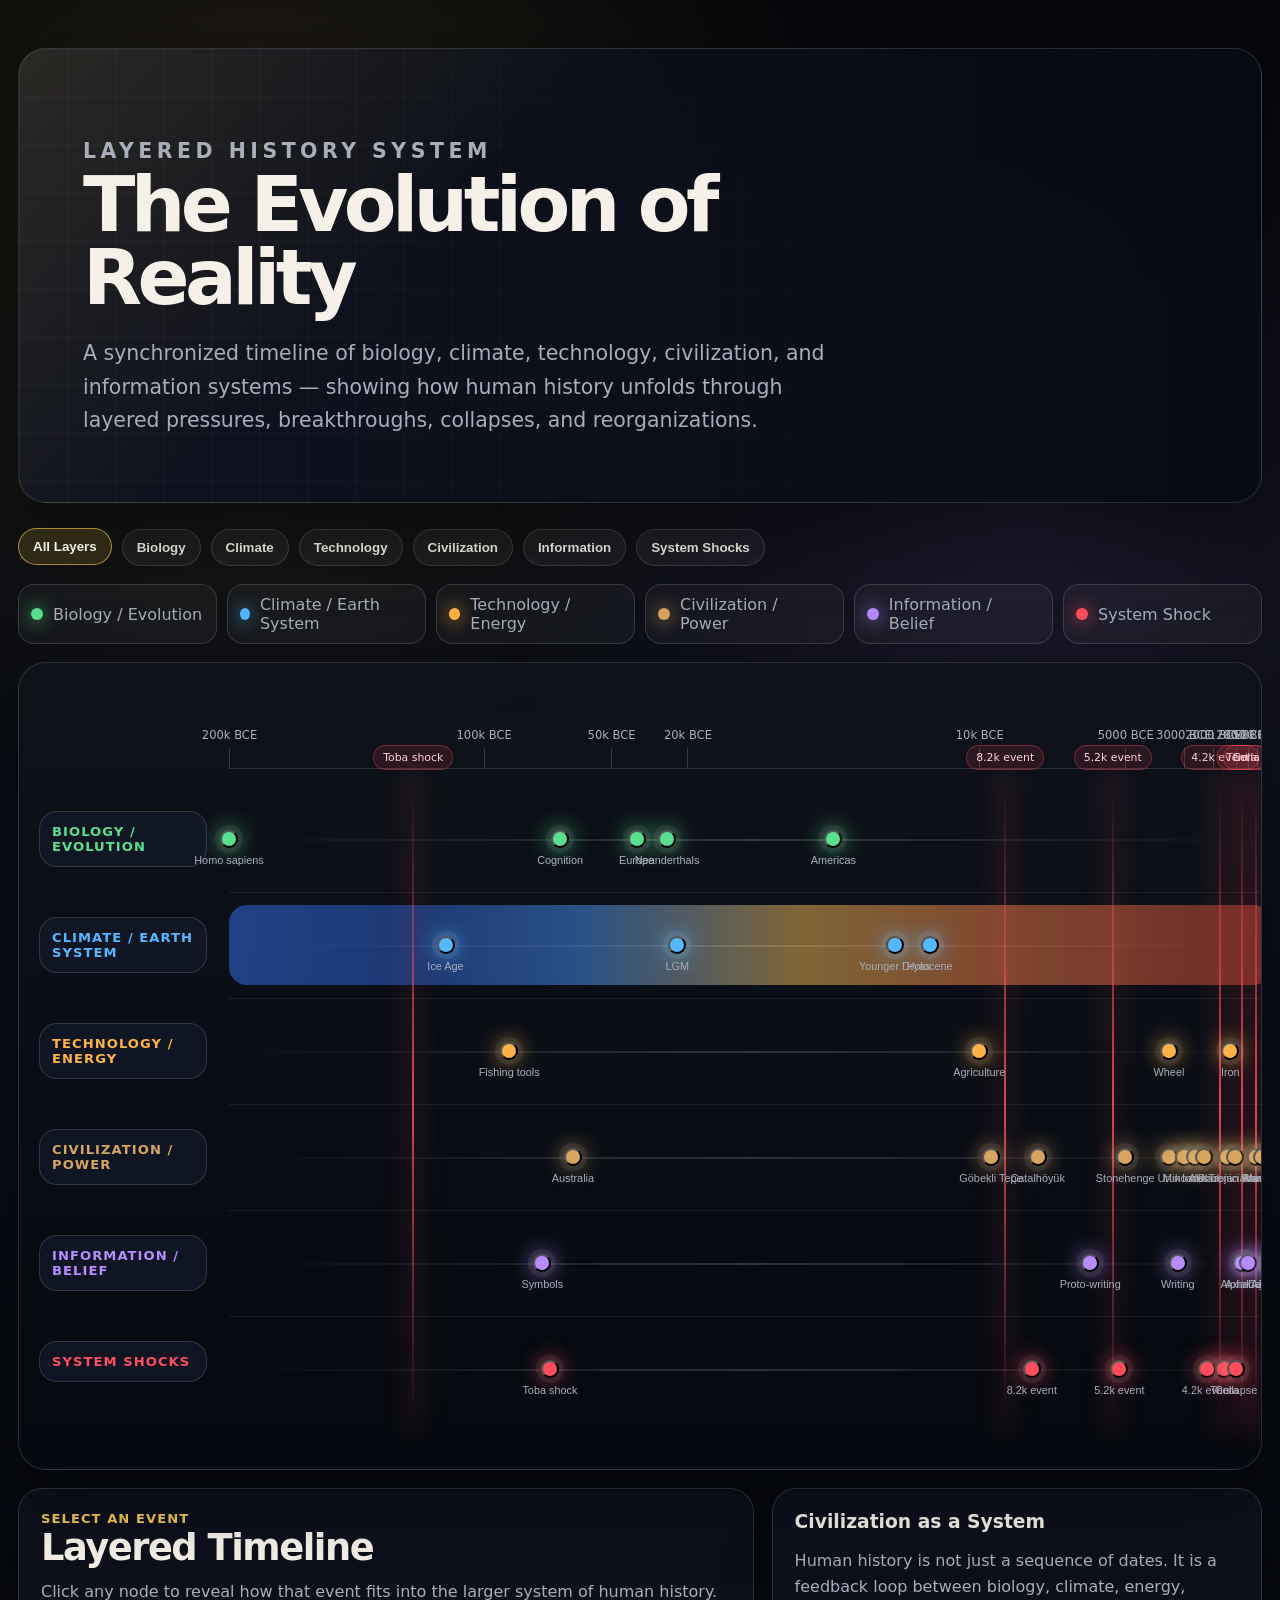
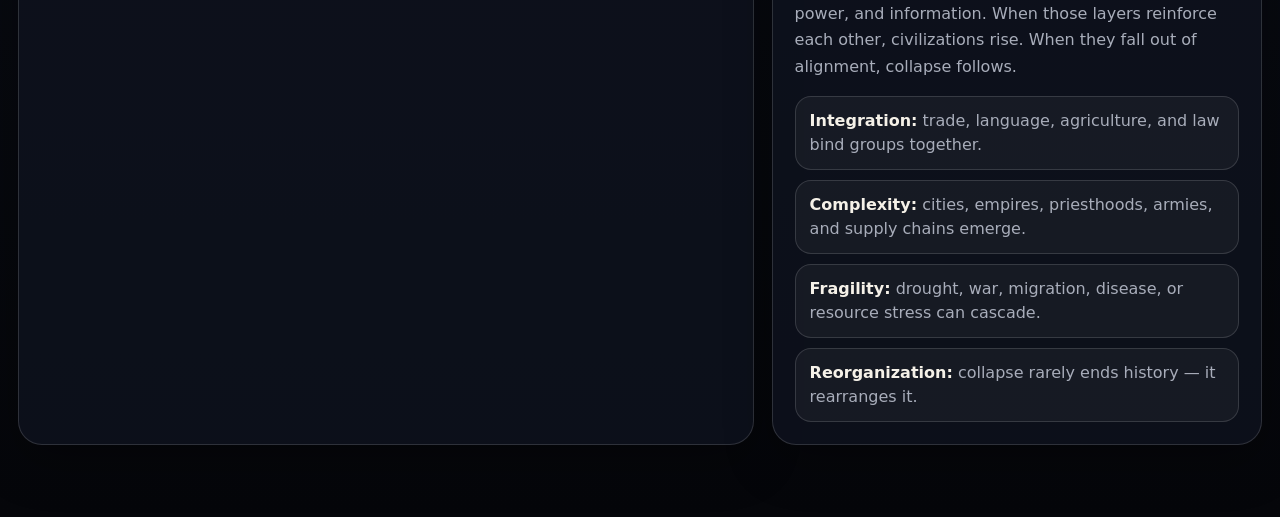
==== history-timeline.html @ f0437868 "Add history timeline HTML structure and styles" ====
<!DOCTYPE html>
<html lang="en">
<head>
  <meta charset="UTF-8" />
  <meta name="viewport" content="width=device-width, initial-scale=1.0" />
  <title>Layered Human History Timeline</title>
  <style>
    :root {
      --bg: #07090f;
      --panel: rgba(14, 18, 30, 0.86);
      --panel-soft: rgba(20, 26, 42, 0.72);
      --line: rgba(255, 255, 255, 0.14);
      --text: #f5f1e8;
      --muted: #a8adba;
      --gold: #f7c948;
      --biology: #58e08f;
      --climate: #54b8ff;
      --tech: #ffb347;
      --civilization: #d7a55f;
      --information: #b78cff;
      --shock: #ff4d5d;
      --warm: #ff8a4c;
      --cold: #3977ff;
    }

    * {
      box-sizing: border-box;
    }

    body {
      margin: 0;
      font-family: Inter, ui-sans-serif, system-ui, -apple-system, BlinkMacSystemFont, "Segoe UI", sans-serif;
      background:
        radial-gradient(circle at 20% 10%, rgba(247, 201, 72, 0.11), transparent 28%),
        radial-gradient(circle at 80% 25%, rgba(183, 140, 255, 0.10), transparent 28%),
        linear-gradient(180deg, #05060a 0%, #090d16 45%, #05060a 100%);
      color: var(--text);
      min-height: 100vh;
    }

    .timeline-page {
      width: min(1440px, 100%);
      margin: 0 auto;
      padding: 48px 18px 72px;
    }

    .hero {
      position: relative;
      overflow: hidden;
      border: 1px solid var(--line);
      border-radius: 28px;
      padding: clamp(28px, 5vw, 64px);
      background:
        linear-gradient(135deg, rgba(247, 201, 72, 0.12), transparent 35%),
        linear-gradient(90deg, rgba(15, 19, 33, 0.92), rgba(8, 11, 20, 0.92));
      box-shadow: 0 26px 80px rgba(0, 0, 0, 0.42);
    }

    .hero::before {
      content: "";
      position: absolute;
      inset: 0;
      background-image:
        linear-gradient(rgba(255, 255, 255, 0.045) 1px, transparent 1px),
        linear-gradient(90deg, rgba(255, 255, 255, 0.045) 1px, transparent 1px);
      background-size: 48px 48px;
      mask-image: linear-gradient(90deg, black, transparent 82%);
      pointer-events: none;
    }

    .eyebrow {
      position: relative;
      z-index: 1;
      margin: 0 0 14px;
      color: var(--gold);
      letter-spacing: 0.22em;
      text-transform: uppercase;
      font-size: 0.76rem;
      font-weight: 800;
    }

    h1 {
      position: relative;
      z-index: 1;
      margin: 0;
      max-width: 900px;
      font-size: clamp(2.2rem, 6vw, 5.2rem);
      line-height: 0.95;
      letter-spacing: -0.06em;
    }

    .hero p {
      position: relative;
      z-index: 1;
      max-width: 780px;
      margin: 22px 0 0;
      color: var(--muted);
      font-size: clamp(1rem, 2vw, 1.28rem);
      line-height: 1.65;
    }

    .controls {
      display: flex;
      flex-wrap: wrap;
      gap: 10px;
      align-items: center;
      margin: 26px 0 18px;
    }

    .filter-button {
      appearance: none;
      border: 1px solid var(--line);
      color: var(--text);
      background: rgba(255, 255, 255, 0.055);
      border-radius: 999px;
      padding: 10px 14px;
      cursor: pointer;
      font-weight: 750;
      transition: 160ms ease;
    }

    .filter-button:hover,
    .filter-button.active {
      transform: translateY(-1px);
      border-color: rgba(247, 201, 72, 0.62);
      background: rgba(247, 201, 72, 0.14);
    }

    .legend {
      display: grid;
      grid-template-columns: repeat(auto-fit, minmax(170px, 1fr));
      gap: 10px;
      margin: 18px 0 18px;
    }

    .legend-item {
      display: flex;
      align-items: center;
      gap: 10px;
      color: var(--muted);
      background: rgba(255, 255, 255, 0.04);
      border: 1px solid var(--line);
      border-radius: 16px;
      padding: 10px 12px;
    }

    .legend-dot {
      width: 12px;
      height: 12px;
      border-radius: 50%;
      box-shadow: 0 0 18px currentColor;
    }

    .timeline-shell {
      position: relative;
      margin-top: 18px;
      border: 1px solid var(--line);
      border-radius: 28px;
      overflow-x: auto;
      overflow-y: hidden;
      background:
        linear-gradient(180deg, rgba(255,255,255,0.035), transparent),
        rgba(6, 9, 17, 0.9);
      box-shadow: 0 26px 80px rgba(0, 0, 0, 0.35);
    }

    .timeline {
      position: relative;
      min-width: 1280px;
      padding: 34px 28px 46px 210px;
    }

    .time-axis {
      position: relative;
      height: 72px;
      border-bottom: 1px solid var(--line);
      margin-bottom: 18px;
    }

    .tick {
      position: absolute;
      bottom: 0;
      width: 1px;
      height: 20px;
      background: rgba(255,255,255,0.18);
    }

    .tick span {
      position: absolute;
      bottom: 26px;
      left: 50%;
      transform: translateX(-50%);
      color: var(--muted);
      font-size: 0.72rem;
      white-space: nowrap;
    }

    .layer {
      position: relative;
      height: 106px;
      border-bottom: 1px solid rgba(255, 255, 255, 0.075);
    }

    .layer:last-child {
      border-bottom: 0;
    }

    .layer-label {
      position: absolute;
      left: -190px;
      top: 24px;
      width: 168px;
      padding: 12px 12px;
      border-radius: 18px;
      background: var(--panel-soft);
      border: 1px solid var(--line);
      font-weight: 900;
      font-size: 0.82rem;
      letter-spacing: 0.08em;
      text-transform: uppercase;
    }

    .layer-line {
      position: absolute;
      left: 0;
      right: 0;
      top: 52px;
      height: 2px;
      background: linear-gradient(90deg, transparent, rgba(255,255,255,0.16), transparent);
    }

    .event-node {
      --node-color: var(--gold);
      position: absolute;
      top: 52px;
      transform: translate(-50%, -50%);
      width: 18px;
      height: 18px;
      border-radius: 50%;
      background: var(--node-color);
      box-shadow: 0 0 0 5px rgba(255,255,255,0.06), 0 0 22px var(--node-color);
      cursor: pointer;
      transition: transform 160ms ease, opacity 160ms ease;
      z-index: 6;
    }

    .event-node:hover,
    .event-node.selected {
      transform: translate(-50%, -50%) scale(1.45);
      z-index: 20;
    }

    .event-node.dimmed {
      opacity: 0.18;
    }

    .event-node::after {
      content: attr(data-short);
      position: absolute;
      left: 50%;
      top: 22px;
      transform: translateX(-50%);
      width: max-content;
      max-width: 150px;
      color: var(--muted);
      font-size: 0.68rem;
      text-align: center;
      pointer-events: none;
    }

    .climate-band {
      position: absolute;
      left: 0;
      right: 0;
      top: 12px;
      height: 80px;
      border-radius: 18px;
      opacity: 0.48;
      background: linear-gradient(90deg,
        var(--cold) 0%,
        #3168d9 18%,
        #4d9aff 34%,
        #ffc45a 55%,
        var(--warm) 72%,
        #d24b39 100%);
      filter: blur(0.2px);
    }

    .shock-line {
      position: absolute;
      top: 106px;
      bottom: 34px;
      width: 2px;
      transform: translateX(-50%);
      background: linear-gradient(180deg, transparent, rgba(255, 77, 93, 0.86), transparent);
      box-shadow: 0 0 24px rgba(255, 77, 93, 0.84);
      z-index: 3;
      pointer-events: none;
    }

    .shock-line::before {
      content: attr(data-label);
      position: absolute;
      top: -24px;
      left: 50%;
      transform: translateX(-50%);
      color: #ffd3d8;
      background: rgba(255, 77, 93, 0.12);
      border: 1px solid rgba(255, 77, 93, 0.36);
      border-radius: 999px;
      padding: 5px 9px;
      font-size: 0.68rem;
      white-space: nowrap;
    }

    .detail-panel {
      margin-top: 18px;
      display: grid;
      grid-template-columns: 1.2fr 0.8fr;
      gap: 18px;
    }

    .card {
      border: 1px solid var(--line);
      border-radius: 24px;
      padding: 22px;
      background: var(--panel);
      box-shadow: 0 18px 48px rgba(0, 0, 0, 0.28);
    }

    .card h2,
    .card h3 {
      margin: 0 0 10px;
    }

    .event-date {
      color: var(--gold);
      font-weight: 900;
      letter-spacing: 0.08em;
      text-transform: uppercase;
      font-size: 0.82rem;
    }

    .event-title {
      margin: 8px 0 10px;
      font-size: clamp(1.45rem, 3vw, 2.3rem);
      letter-spacing: -0.04em;
    }

    .event-description {
      color: var(--muted);
      line-height: 1.65;
      margin: 0;
    }

    .system-list {
      margin: 14px 0 0;
      padding: 0;
      list-style: none;
      display: grid;
      gap: 10px;
    }

    .system-list li {
      padding: 12px 14px;
      border-radius: 16px;
      border: 1px solid var(--line);
      background: rgba(255, 255, 255, 0.045);
      color: var(--muted);
      line-height: 1.5;
    }

    .system-list strong {
      color: var(--text);
    }

    .note {
      color: var(--muted);
      line-height: 1.65;
    }

    @media (max-width: 860px) {
      .timeline-page {
        padding-top: 24px;
      }

      .detail-panel {
        grid-template-columns: 1fr;
      }

      .timeline {
        min-width: 1100px;
        padding-left: 172px;
      }

      .layer-label {
        left: -154px;
        width: 136px;
        font-size: 0.68rem;
      }
    }
  </style>
</head>
<body>
  <main class="timeline-page">
    <section class="hero">
      <p class="eyebrow">Layered History System</p>
      <h1>The Evolution of Reality</h1>
      <p>
        A synchronized timeline of biology, climate, technology, civilization, and information systems — showing how human history unfolds through layered pressures, breakthroughs, collapses, and reorganizations.
      </p>
    </section>

    <section class="controls" aria-label="Timeline filters">
      <button class="filter-button active" data-filter="all">All Layers</button>
      <button class="filter-button" data-filter="biology">Biology</button>
      <button class="filter-button" data-filter="climate">Climate</button>
      <button class="filter-button" data-filter="technology">Technology</button>
      <button class="filter-button" data-filter="civilization">Civilization</button>
      <button class="filter-button" data-filter="information">Information</button>
      <button class="filter-button" data-filter="shock">System Shocks</button>
    </section>

    <section class="legend" aria-label="Legend">
      <div class="legend-item"><span class="legend-dot" style="color: var(--biology); background: var(--biology);"></span>Biology / Evolution</div>
      <div class="legend-item"><span class="legend-dot" style="color: var(--climate); background: var(--climate);"></span>Climate / Earth System</div>
      <div class="legend-item"><span class="legend-dot" style="color: var(--tech); background: var(--tech);"></span>Technology / Energy</div>
      <div class="legend-item"><span class="legend-dot" style="color: var(--civilization); background: var(--civilization);"></span>Civilization / Power</div>
      <div class="legend-item"><span class="legend-dot" style="color: var(--information); background: var(--information);"></span>Information / Belief</div>
      <div class="legend-item"><span class="legend-dot" style="color: var(--shock); background: var(--shock);"></span>System Shock</div>
    </section>

    <section class="timeline-shell" aria-label="Layered timeline visualization">
      <div class="timeline" id="timeline">
        <div class="time-axis" id="timeAxis"></div>
      </div>
    </section>

    <section class="detail-panel">
      <article class="card" id="detailCard">
        <div class="event-date">Select an event</div>
        <h2 class="event-title">Layered Timeline</h2>
        <p class="event-description">
          Click any node to reveal how that event fits into the larger system of human history.
        </p>
      </article>

      <aside class="card">
        <h3>Civilization as a System</h3>
        <p class="note">
          Human history is not just a sequence of dates. It is a feedback loop between biology, climate, energy, power, and information. When those layers reinforce each other, civilizations rise. When they fall out of alignment, collapse follows.
        </p>
        <ul class="system-list">
          <li><strong>Integration:</strong> trade, language, agriculture, and law bind groups together.</li>
          <li><strong>Complexity:</strong> cities, empires, priesthoods, armies, and supply chains emerge.</li>
          <li><strong>Fragility:</strong> drought, war, migration, disease, or resource stress can cascade.</li>
          <li><strong>Reorganization:</strong> collapse rarely ends history — it rearranges it.</li>
        </ul>
      </aside>
    </section>
  </main>

  <script>
    const timelineStart = -200000;
    const timelineEnd = -4;

    const layers = [
      { id: 'biology', label: 'Biology / Evolution', color: 'var(--biology)' },
      { id: 'climate', label: 'Climate / Earth System', color: 'var(--climate)' },
      { id: 'technology', label: 'Technology / Energy', color: 'var(--tech)' },
      { id: 'civilization', label: 'Civilization / Power', color: 'var(--civilization)' },
      { id: 'information', label: 'Information / Belief', color: 'var(--information)' }
    ];

    const events = [
      {
        year: -200000,
        layer: 'biology',
        title: 'Emergence of Homo sapiens',
        short: 'Homo sapiens',
        date: 'c. 200,000 BCE',
        description: 'Anatomically modern humans emerge in Africa, eventually becoming the only surviving branch of the human family tree.'
      },
      {
        year: -115000,
        layer: 'climate',
        title: 'Last Glacial Period',
        short: 'Ice Age',
        date: 'c. 115,000–11,700 BCE',
        description: 'Global cooling expands ice sheets, lowers sea levels, and reshapes migration routes, coastlines, and ecological pressure.'
      },
      {
        year: -90000,
        layer: 'technology',
        title: 'Specialized Fishing Tools',
        short: 'Fishing tools',
        date: 'c. 90,000 BCE',
        description: 'Modern humans develop specialized tools for fishing, expanding diet, mobility, and coastal survival strategies.'
      },
      {
        year: -77000,
        layer: 'information',
        title: 'Recorded Information on Objects',
        short: 'Symbols',
        date: 'c. 77,000 BCE',
        description: 'Early symbolic marking suggests that humans were storing meaning outside the body — a foundation for later writing, memory systems, and culture.'
      },
      {
        year: -74000,
        layer: 'shock',
        title: 'Toba Supereruption / Population Bottleneck',
        short: 'Toba shock',
        date: 'c. 74,000 BCE',
        description: 'A possible near-extinction bottleneck linked to the Toba supereruption. The severity of this bottleneck remains debated, but it is a powerful system-shock marker.'
      },
      {
        year: -70000,
        layer: 'biology',
        title: 'Cognitive and Cultural Acceleration',
        short: 'Cognition',
        date: 'c. 70,000 BCE',
        description: 'Symbolic thought, long-range planning, language complexity, and mythic imagination expand the human capacity for cooperation.'
      },
      {
        year: -65000,
        layer: 'civilization',
        title: 'Aboriginal Australian Culture Begins',
        short: 'Australia',
        date: 'c. 65,000–50,000 BCE',
        description: 'Humans reach Australia and establish one of the deepest continuous cultural traditions on Earth.'
      },
      {
        year: -40000,
        layer: 'biology',
        title: 'Modern Humans Reach Europe',
        short: 'Europe',
        date: 'c. 40,000 BCE',
        description: 'Homo sapiens expand into Europe and encounter remaining Neanderthal populations.'
      },
      {
        year: -28000,
        layer: 'biology',
        title: 'Neanderthals Disappear',
        short: 'Neanderthals',
        date: 'c. 28,000 BCE',
        description: 'Neanderthals vanish as a distinct population, though genetic traces survive in many modern humans.'
      },
      {
        year: -24000,
        layer: 'climate',
        title: 'Last Glacial Maximum',
        short: 'LGM',
        date: 'c. 24,000–17,000 BCE',
        description: 'Ice sheets reach their greatest extent, locking up water, lowering sea levels, and altering human migration corridors.'
      },
      {
        year: -15000,
        layer: 'biology',
        title: 'Humans Reach the Americas',
        short: 'Americas',
        date: 'c. 15,000 BCE',
        description: 'Modern humans spread into the Americas, adapting rapidly to new ecosystems and megafauna-rich landscapes.'
      },
      {
        year: -12900,
        layer: 'climate',
        title: 'Younger Dryas',
        short: 'Younger Dryas',
        date: 'c. 12,900–11,700 BCE',
        description: 'A sudden return to colder conditions interrupts post-glacial warming just before the Holocene.'
      },
      {
        year: -11700,
        layer: 'climate',
        title: 'Beginning of the Holocene',
        short: 'Holocene',
        date: 'c. 11,700 BCE',
        description: 'The current interglacial period begins, bringing warmer temperatures, retreating ice sheets, rising seas, and new ecological opportunities.'
      },
      {
        year: -10000,
        layer: 'technology',
        title: 'Neolithic Revolution',
        short: 'Agriculture',
        date: 'c. 10,000 BCE',
        description: 'Agriculture begins transforming small nomadic bands into larger settlements, food surpluses, population growth, and social hierarchy.'
      },
      {
        year: -9600,
        layer: 'civilization',
        title: 'Göbekli Tepe',
        short: 'Göbekli Tepe',
        date: 'c. 9600 BCE',
        description: 'Monumental ritual architecture appears before full agricultural urban civilization, suggesting belief and social organization helped drive settlement.'
      },
      {
        year: -8200,
        layer: 'shock',
        title: '8.2 Kiloyear Climate Event',
        short: '8.2k event',
        date: 'c. 8200 BCE',
        description: 'A sudden cooling and drying event disrupts early Holocene communities and tests the resilience of emerging farming systems.'
      },
      {
        year: -8000,
        layer: 'civilization',
        title: 'Çatalhöyük',
        short: 'Çatalhöyük',
        date: 'c. 8000 BCE',
        description: 'One of the world’s earliest known dense urban settlements appears in Anatolia.'
      },
      {
        year: -6200,
        layer: 'information',
        title: 'Proto-Writing Misdated Marker',
        short: 'Proto-writing',
        date: 'c. 6200 BCE',
        description: 'Use this as a placeholder for symbolic accounting systems, but true proto-cuneiform belongs much later, around the late 4th millennium BCE.'
      },
      {
        year: -5200,
        layer: 'shock',
        title: '5.2 Kiloyear Event',
        short: '5.2k event',
        date: 'c. 5200 BCE',
        description: 'A widespread cold and arid event contributes to cultural shifts and migration.'
      },
      {
        year: -5000,
        layer: 'civilization',
        title: 'Stonehenge Construction Begins',
        short: 'Stonehenge',
        date: 'c. 5000 BCE',
        description: 'A long-lived monumental landscape begins developing in Britain, later becoming one of the most iconic ritual sites in Europe.'
      },
      {
        year: -3500,
        layer: 'civilization',
        title: 'Uruk and Sumerian City-States',
        short: 'Uruk',
        date: 'c. 3500 BCE',
        description: 'Urbanism, temple economies, bureaucracy, and city-state power emerge in southern Mesopotamia.'
      },
      {
        year: -3500,
        layer: 'technology',
        title: 'Wheel Invented',
        short: 'Wheel',
        date: 'c. 3500–3000 BCE',
        description: 'The wheel transforms transport, craft production, trade, warfare, and mechanical thinking.'
      },
      {
        year: -3200,
        layer: 'information',
        title: 'Hieroglyphic and Early Writing Systems',
        short: 'Writing',
        date: 'c. 3200 BCE',
        description: 'Writing systems emerge in Egypt and Mesopotamia, allowing states to store memory, taxes, law, myth, and power across generations.'
      },
      {
        year: -3000,
        layer: 'civilization',
        title: 'Minoan Civilization',
        short: 'Minoans',
        date: 'c. 3000–1450 BCE',
        description: 'Palatial civilization develops on Crete, becoming a maritime, artistic, and administrative power of the Aegean Bronze Age.'
      },
      {
        year: -2600,
        layer: 'civilization',
        title: 'Indus Valley Civilization',
        short: 'Indus',
        date: 'c. 2600 BCE',
        description: 'Urban civilization emerges in present-day Pakistan and India, with planned cities, trade, craft specialization, and undeciphered script.'
      },
      {
        year: -2300,
        layer: 'civilization',
        title: 'Akkadian Empire',
        short: 'Akkad',
        date: 'c. 2300 BCE',
        description: 'Akkad becomes one of the earliest known empires, consolidating power across Mesopotamia.'
      },
      {
        year: -2200,
        layer: 'shock',
        title: '4.2 Kiloyear Event',
        short: '4.2k event',
        date: 'c. 2200 BCE',
        description: 'A severe aridification event stresses Egypt, Mesopotamia, the Indus region, and surrounding systems, contributing to political disruption.'
      },
      {
        year: -1600,
        layer: 'shock',
        title: 'Santorini / Thera Eruption',
        short: 'Thera',
        date: 'c. 1600 BCE',
        description: 'A major Aegean eruption disrupts the eastern Mediterranean world and is often connected to later memories of catastrophe.'
      },
      {
        year: -1500,
        layer: 'civilization',
        title: 'Phoenician Maritime Civilization',
        short: 'Phoenicians',
        date: 'c. 1500–300 BCE',
        description: 'Levantine maritime traders build networks across the Mediterranean and help spread alphabetic writing.'
      },
      {
        year: -1400,
        layer: 'technology',
        title: 'Early Iron Tools and Weapons',
        short: 'Iron',
        date: 'c. 1400 BCE',
        description: 'Iron technology begins to develop in the Near East before later becoming widespread after the Bronze Age collapse.'
      },
      {
        year: -1250,
        layer: 'civilization',
        title: 'Traditional Start of the Trojan War',
        short: 'Trojan War',
        date: 'c. 1250 BCE',
        description: 'Traditional dating places the Trojan War in the Late Bronze Age, near the period of broader eastern Mediterranean instability.'
      },
      {
        year: -1200,
        layer: 'shock',
        title: 'Bronze Age Collapse / Sea Peoples',
        short: 'Collapse',
        date: 'c. 1208–1176 BCE',
        description: 'A regional systems collapse disrupts Mycenaean Greece, Anatolia, the Levant, and Egypt through war, migration, trade disruption, drought, and political fragmentation.'
      },
      {
        year: -1000,
        layer: 'information',
        title: 'Phoenician Alphabet Spreads',
        short: 'Alphabet',
        date: 'c. 1000 BCE',
        description: 'Alphabetic writing helps simplify literacy and influence Greek, Latin, Hebrew, Aramaic, and later writing traditions.'
      },
      {
        year: -800,
        layer: 'information',
        title: 'Axial Age Begins',
        short: 'Axial Age',
        date: 'c. 800–200 BCE',
        description: 'Greek philosophy, Hebrew prophecy, Buddhism, Jainism, Confucianism, and Daoism reshape ethics, metaphysics, law, and human identity.'
      },
      {
        year: -509,
        layer: 'civilization',
        title: 'Roman Republic Established',
        short: 'Rome',
        date: '509 BCE',
        description: 'Rome establishes a republican system that later becomes the foundation for one of history’s most influential empires.'
      },
      {
        year: -322,
        layer: 'civilization',
        title: 'Maurya Empire',
        short: 'Maurya',
        date: '322–185 BCE',
        description: 'The Maurya Empire unifies much of India and spreads Buddhism under Ashoka.'
      },
      {
        year: -45,
        layer: 'information',
        title: 'Julian Calendar',
        short: 'Calendar',
        date: '45 BCE',
        description: 'Julius Caesar introduces the Julian calendar, standardizing Roman timekeeping and influencing later Western calendars.'
      },
      {
        year: -4,
        layer: 'information',
        title: 'Birth of Jesus of Nazareth',
        short: 'Jesus',
        date: 'c. 4 BCE',
        description: 'The traditional historical dating of Jesus’s birth becomes a central anchor for later Christian civilization and Western chronology.'
      }
    ];

    const shocks = events.filter(event => event.layer === 'shock');

    function yearToPercent(year) {
      const compressedStart = -200000;
      const compressedBreak = -20000;
      const compressedEnd = -4;

      if (year <= compressedBreak) {
        const earlySpan = compressedBreak - compressedStart;
        return ((year - compressedStart) / earlySpan) * 44;
      }

      const lateSpan = compressedEnd - compressedBreak;
      return 44 + ((year - compressedBreak) / lateSpan) * 56;
    }

    function buildTimeline() {
      const timeline = document.getElementById('timeline');
      const timeAxis = document.getElementById('timeAxis');

      const ticks = [
        { year: -200000, label: '200k BCE' },
        { year: -100000, label: '100k BCE' },
        { year: -50000, label: '50k BCE' },
        { year: -20000, label: '20k BCE' },
        { year: -10000, label: '10k BCE' },
        { year: -5000, label: '5000 BCE' },
        { year: -3000, label: '3000 BCE' },
        { year: -2000, label: '2000 BCE' },
        { year: -1200, label: '1200 BCE' },
        { year: -800, label: '800 BCE' },
        { year: -500, label: '500 BCE' },
        { year: -4, label: '0' }
      ];

      ticks.forEach(tick => {
        const tickEl = document.createElement('div');
        tickEl.className = 'tick';
        tickEl.style.left = `${yearToPercent(tick.year)}%`;
        tickEl.innerHTML = `<span>${tick.label}</span>`;
        timeAxis.appendChild(tickEl);
      });

      shocks.forEach(shock => {
        const shockEl = document.createElement('div');
        shockEl.className = 'shock-line';
        shockEl.dataset.label = shock.short;
        shockEl.style.left = `${yearToPercent(shock.year)}%`;
        timeline.appendChild(shockEl);
      });

      layers.forEach(layer => {
        const layerEl = document.createElement('div');
        layerEl.className = 'layer';
        layerEl.dataset.layer = layer.id;

        const label = document.createElement('div');
        label.className = 'layer-label';
        label.style.color = layer.color;
        label.textContent = layer.label;

        const line = document.createElement('div');
        line.className = 'layer-line';

        layerEl.appendChild(label);
        layerEl.appendChild(line);

        if (layer.id === 'climate') {
          const band = document.createElement('div');
          band.className = 'climate-band';
          layerEl.appendChild(band);
        }

        events
          .filter(event => event.layer === layer.id)
          .forEach(event => layerEl.appendChild(createNode(event, layer.color)));

        timeline.appendChild(layerEl);
      });

      const shockLayer = document.createElement('div');
      shockLayer.className = 'layer';
      shockLayer.dataset.layer = 'shock';

      const label = document.createElement('div');
      label.className = 'layer-label';
      label.style.color = 'var(--shock)';
      label.textContent = 'System Shocks';

      const line = document.createElement('div');
      line.className = 'layer-line';

      shockLayer.appendChild(label);
      shockLayer.appendChild(line);

      shocks.forEach(event => shockLayer.appendChild(createNode(event, 'var(--shock)')));
      timeline.appendChild(shockLayer);
    }

    function createNode(event, color) {
      const node = document.createElement('button');
      node.className = 'event-node';
      node.style.setProperty('--node-color', color);
      node.style.left = `${yearToPercent(event.year)}%`;
      node.dataset.layer = event.layer;
      node.dataset.short = event.short;
      node.setAttribute('aria-label', `${event.date}: ${event.title}`);
      node.addEventListener('click', () => selectEvent(event, node));
      return node;
    }

    function selectEvent(event, node) {
      document.querySelectorAll('.event-node').forEach(el => el.classList.remove('selected'));
      node.classList.add('selected');

      const card = document.getElementById('detailCard');
      card.innerHTML = `
        <div class="event-date">${event.date}</div>
        <h2 class="event-title">${event.title}</h2>
        <p class="event-description">${event.description}</p>
      `;
    }

    function setupFilters() {
      document.querySelectorAll('.filter-button').forEach(button => {
        button.addEventListener('click', () => {
          const filter = button.dataset.filter;
          document.querySelectorAll('.filter-button').forEach(btn => btn.classList.remove('active'));
          button.classList.add('active');
          applyFilter(filter);
        });
      });
    }

    function applyFilter(filter) {
      const nodes = document.querySelectorAll('.event-node');
      const layersEls = document.querySelectorAll('.layer');
      const shockLines = document.querySelectorAll('.shock-line');

      nodes.forEach(node => {
        const visible = filter === 'all' || node.dataset.layer === filter;
        node.classList.toggle('dimmed', !visible);
      });

      layersEls.forEach(layer => {
        const visible = filter === 'all' || layer.dataset.layer === filter || filter === 'shock';
        layer.style.opacity = visible ? '1' : '0.28';
      });

      shockLines.forEach(line => {
        line.style.opacity = filter === 'all' || filter === 'shock' ? '1' : '0.18';
      });
    }

    buildTimeline();
    setupFilters();
  </script>
</body>
</html>
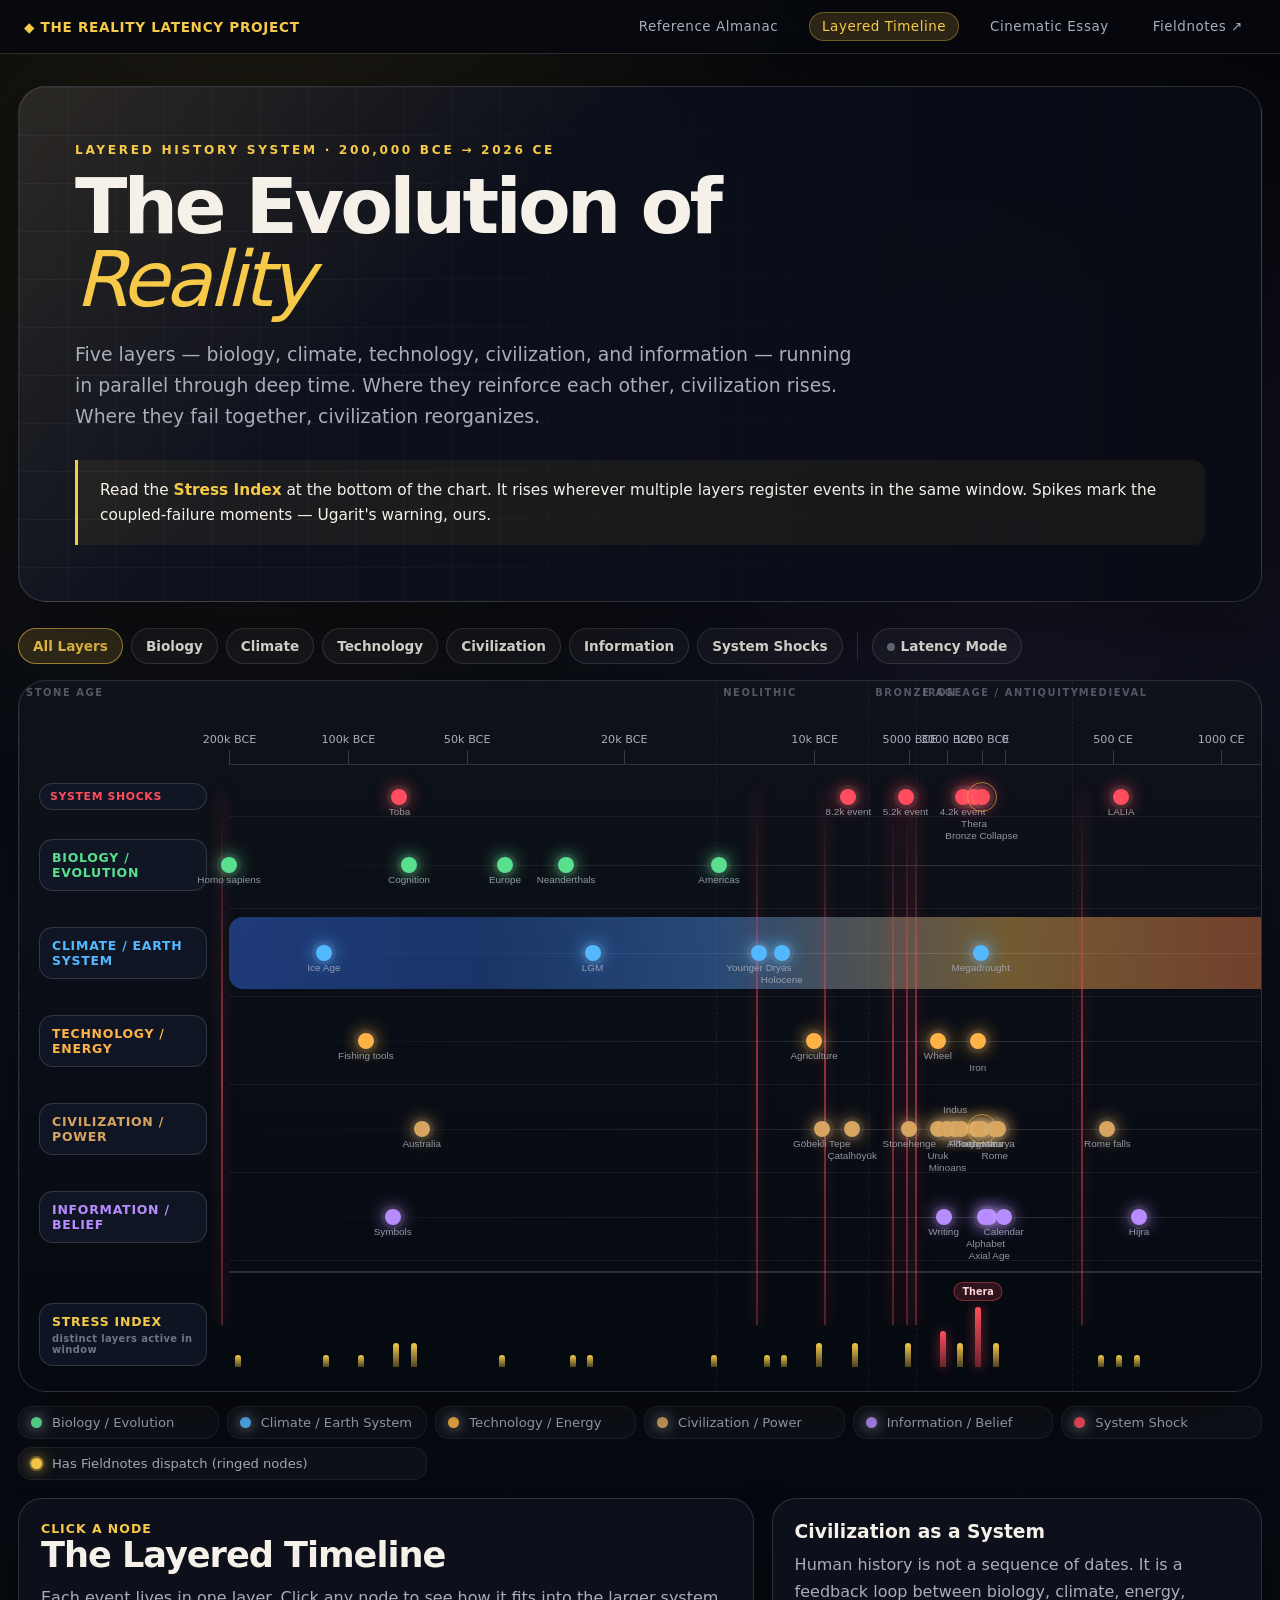
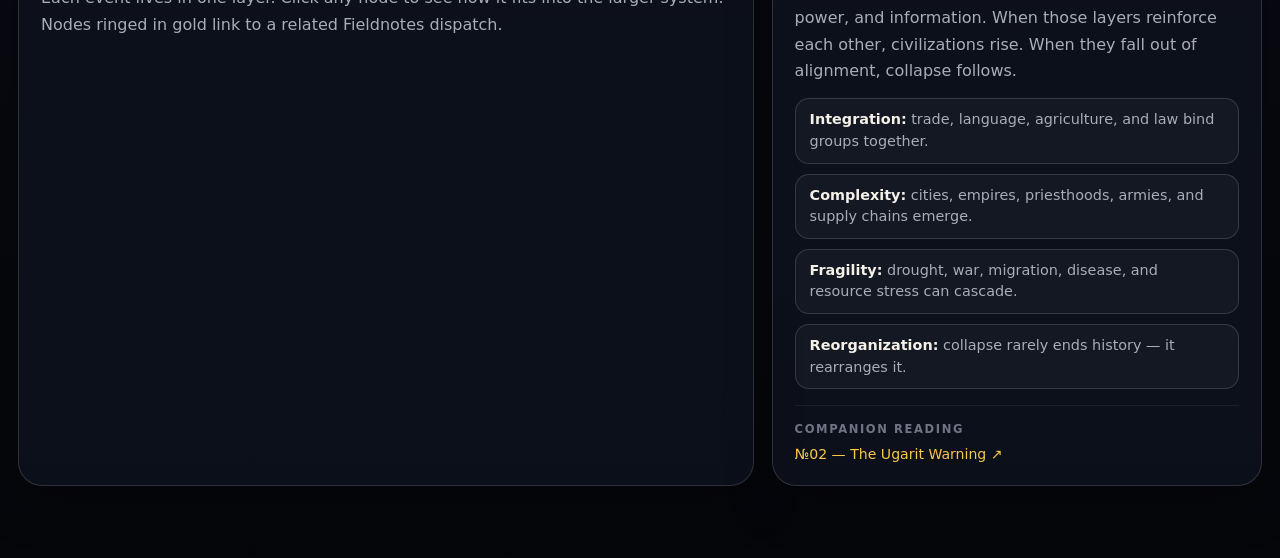
==== commit acc431df: "Update print statement from 'Hello' to 'Goodbye'" ====
--- a/history-timeline.html
+++ b/history-timeline.html
@@ -3,59 +3,119 @@
 <head>
   <meta charset="UTF-8" />
   <meta name="viewport" content="width=device-width, initial-scale=1.0" />
-  <title>Layered Human History Timeline</title>
+  <title>The Evolution of Reality — Layered History System</title>
+  <meta name="description" content="A layered timeline of biology, climate, technology, civilization, and information — from 200,000 BCE to the present moment." />
   <style>
+    /* ============================================================
+       DESIGN TOKENS
+       ============================================================ */
     :root {
       --bg: #07090f;
+      --bg-2: #0a0d18;
       --panel: rgba(14, 18, 30, 0.86);
       --panel-soft: rgba(20, 26, 42, 0.72);
       --line: rgba(255, 255, 255, 0.14);
+      --line-soft: rgba(255, 255, 255, 0.06);
       --text: #f5f1e8;
       --muted: #a8adba;
+      --muted-2: #6f7585;
       --gold: #f7c948;
+      --gold-soft: rgba(247, 201, 72, 0.16);
+
+      /* Layer colors — stable across all UI elements */
       --biology: #58e08f;
       --climate: #54b8ff;
       --tech: #ffb347;
       --civilization: #d7a55f;
       --information: #b78cff;
       --shock: #ff4d5d;
+
       --warm: #ff8a4c;
       --cold: #3977ff;
     }
 
-    * {
-      box-sizing: border-box;
-    }
+    * { box-sizing: border-box; }
+
+    html { scroll-behavior: smooth; }
 
     body {
       margin: 0;
       font-family: Inter, ui-sans-serif, system-ui, -apple-system, BlinkMacSystemFont, "Segoe UI", sans-serif;
       background:
-        radial-gradient(circle at 20% 10%, rgba(247, 201, 72, 0.11), transparent 28%),
-        radial-gradient(circle at 80% 25%, rgba(183, 140, 255, 0.10), transparent 28%),
+        radial-gradient(circle at 20% 10%, rgba(247, 201, 72, 0.10), transparent 28%),
+        radial-gradient(circle at 80% 25%, rgba(183, 140, 255, 0.09), transparent 28%),
         linear-gradient(180deg, #05060a 0%, #090d16 45%, #05060a 100%);
       color: var(--text);
       min-height: 100vh;
+      -webkit-font-smoothing: antialiased;
+    }
+
+    /* ============================================================
+       SUITE NAV — links to the three sister pages + Fieldnotes
+       ============================================================ */
+    .suite-nav {
+      position: sticky;
+      top: 0;
+      z-index: 50;
+      background: rgba(7, 9, 15, 0.85);
+      backdrop-filter: blur(12px);
+      -webkit-backdrop-filter: blur(12px);
+      border-bottom: 1px solid var(--line);
+    }
+    .suite-nav-inner {
+      max-width: 1440px;
+      margin: 0 auto;
+      padding: 12px 24px;
+      display: flex;
+      align-items: center;
+      gap: 18px;
+      flex-wrap: wrap;
+    }
+    .suite-brand {
+      font-weight: 800;
+      letter-spacing: 0.05em;
+      color: var(--gold);
+      font-size: 0.85rem;
+      text-transform: uppercase;
+      margin-right: auto;
+    }
+    .suite-nav a {
+      color: var(--muted);
+      text-decoration: none;
+      font-size: 0.84rem;
+      letter-spacing: 0.04em;
+      padding: 6px 12px;
+      border-radius: 999px;
+      border: 1px solid transparent;
+      transition: 160ms ease;
+    }
+    .suite-nav a:hover { color: var(--text); border-color: var(--line); }
+    .suite-nav a.active {
+      color: var(--gold);
+      border-color: rgba(247, 201, 72, 0.32);
+      background: var(--gold-soft);
     }
 
     .timeline-page {
       width: min(1440px, 100%);
       margin: 0 auto;
-      padding: 48px 18px 72px;
-    }
-
+      padding: 32px 18px 72px;
+    }
+
+    /* ============================================================
+       HERO
+       ============================================================ */
     .hero {
       position: relative;
       overflow: hidden;
       border: 1px solid var(--line);
       border-radius: 28px;
-      padding: clamp(28px, 5vw, 64px);
+      padding: clamp(28px, 5vw, 56px);
       background:
         linear-gradient(135deg, rgba(247, 201, 72, 0.12), transparent 35%),
         linear-gradient(90deg, rgba(15, 19, 33, 0.92), rgba(8, 11, 20, 0.92));
       box-shadow: 0 26px 80px rgba(0, 0, 0, 0.42);
     }
-
     .hero::before {
       content: "";
       position: absolute;
@@ -67,7 +127,6 @@
       mask-image: linear-gradient(90deg, black, transparent 82%);
       pointer-events: none;
     }
-
     .eyebrow {
       position: relative;
       z-index: 1;
@@ -78,82 +137,112 @@
       font-size: 0.76rem;
       font-weight: 800;
     }
-
     h1 {
       position: relative;
       z-index: 1;
       margin: 0;
       max-width: 900px;
-      font-size: clamp(2.2rem, 6vw, 5.2rem);
+      font-size: clamp(2.2rem, 6vw, 4.8rem);
       line-height: 0.95;
-      letter-spacing: -0.06em;
-    }
-
-    .hero p {
+      letter-spacing: -0.05em;
+    }
+    h1 em {
+      font-style: italic;
+      color: var(--gold);
+      font-weight: 400;
+    }
+    .hero p.intro {
       position: relative;
       z-index: 1;
       max-width: 780px;
       margin: 22px 0 0;
       color: var(--muted);
-      font-size: clamp(1rem, 2vw, 1.28rem);
+      font-size: clamp(1rem, 1.6vw, 1.18rem);
       line-height: 1.65;
     }
-
+    .hero-thesis {
+      position: relative;
+      z-index: 1;
+      margin: 28px 0 0;
+      padding: 18px 22px;
+      border-left: 3px solid var(--gold);
+      background: rgba(247, 201, 72, 0.06);
+      border-radius: 0 12px 12px 0;
+      color: var(--text);
+      font-size: 0.96rem;
+      line-height: 1.6;
+    }
+    .hero-thesis em { color: var(--gold); font-style: normal; font-weight: 600; }
+
+    /* ============================================================
+       CONTROLS — filter chips + mode toggles
+       ============================================================ */
     .controls {
       display: flex;
       flex-wrap: wrap;
       gap: 10px;
       align-items: center;
-      margin: 26px 0 18px;
-    }
-
-    .filter-button {
+      margin: 26px 0 14px;
+    }
+    .controls-group {
+      display: flex;
+      flex-wrap: wrap;
+      gap: 8px;
+      align-items: center;
+    }
+    .controls-divider {
+      width: 1px;
+      height: 28px;
+      background: var(--line);
+      margin: 0 4px;
+    }
+    .filter-button, .mode-button {
       appearance: none;
       border: 1px solid var(--line);
       color: var(--text);
-      background: rgba(255, 255, 255, 0.055);
+      background: rgba(255, 255, 255, 0.04);
       border-radius: 999px;
-      padding: 10px 14px;
+      padding: 9px 14px;
       cursor: pointer;
-      font-weight: 750;
+      font-weight: 600;
+      font-size: 0.85rem;
       transition: 160ms ease;
-    }
-
-    .filter-button:hover,
-    .filter-button.active {
+      font-family: inherit;
+    }
+    .filter-button:hover, .mode-button:hover {
       transform: translateY(-1px);
+      border-color: rgba(247, 201, 72, 0.4);
+    }
+    .filter-button.active, .mode-button.active {
       border-color: rgba(247, 201, 72, 0.62);
-      background: rgba(247, 201, 72, 0.14);
-    }
-
-    .legend {
-      display: grid;
-      grid-template-columns: repeat(auto-fit, minmax(170px, 1fr));
-      gap: 10px;
-      margin: 18px 0 18px;
-    }
-
-    .legend-item {
-      display: flex;
-      align-items: center;
-      gap: 10px;
-      color: var(--muted);
-      background: rgba(255, 255, 255, 0.04);
-      border: 1px solid var(--line);
-      border-radius: 16px;
-      padding: 10px 12px;
-    }
-
-    .legend-dot {
-      width: 12px;
-      height: 12px;
+      background: var(--gold-soft);
+      color: var(--gold);
+    }
+    .mode-button .mode-dot {
+      display: inline-block;
+      width: 8px;
+      height: 8px;
       border-radius: 50%;
-      box-shadow: 0 0 18px currentColor;
-    }
-
+      background: var(--muted-2);
+      margin-right: 6px;
+      vertical-align: middle;
+    }
+    .mode-button.active .mode-dot { background: var(--gold); box-shadow: 0 0 10px var(--gold); }
+
+    /* Layer-specific filter button colors when active */
+    .filter-button[data-filter="biology"].active     { border-color: var(--biology); background: rgba(88, 224, 143, 0.12); color: var(--biology); }
+    .filter-button[data-filter="climate"].active     { border-color: var(--climate); background: rgba(84, 184, 255, 0.12); color: var(--climate); }
+    .filter-button[data-filter="technology"].active  { border-color: var(--tech);    background: rgba(255, 179, 71, 0.12); color: var(--tech); }
+    .filter-button[data-filter="civilization"].active{ border-color: var(--civilization); background: rgba(215, 165, 95, 0.12); color: var(--civilization); }
+    .filter-button[data-filter="information"].active { border-color: var(--information); background: rgba(183, 140, 255, 0.12); color: var(--information); }
+    .filter-button[data-filter="shock"].active       { border-color: var(--shock);   background: rgba(255, 77, 93, 0.14);  color: var(--shock); }
+
+    /* ============================================================
+       TIMELINE CONTAINER
+       ============================================================ */
     .timeline-shell {
       position: relative;
-      margin-top: 18px;
+      margin-top: 16px;
       border: 1px solid var(--line);
       border-radius: 28px;
       overflow-x: auto;
@@ -163,163 +252,328 @@
         rgba(6, 9, 17, 0.9);
       box-shadow: 0 26px 80px rgba(0, 0, 0, 0.35);
     }
-
     .timeline {
       position: relative;
-      min-width: 1280px;
-      padding: 34px 28px 46px 210px;
+      min-width: 1680px;
+      padding: 28px 60px 24px 210px;
+    }
+
+    /* Era band — labelled background regions */
+    .era-band {
+      position: absolute;
+      top: 0;
+      bottom: 0;
+      pointer-events: none;
+      border-left: 1px dashed rgba(255,255,255,0.07);
+    }
+    .era-band:last-child { border-right: 1px dashed rgba(255,255,255,0.07); }
+    .era-band-label {
+      position: absolute;
+      top: 6px;
+      left: 6px;
+      color: var(--muted-2);
+      font-size: 0.62rem;
+      letter-spacing: 0.16em;
+      text-transform: uppercase;
+      font-weight: 700;
+      white-space: nowrap;
+      opacity: 0.7;
     }
 
     .time-axis {
       position: relative;
-      height: 72px;
+      height: 56px;
       border-bottom: 1px solid var(--line);
-      margin-bottom: 18px;
-    }
-
+      margin-bottom: 14px;
+    }
     .tick {
       position: absolute;
       bottom: 0;
       width: 1px;
-      height: 20px;
+      height: 14px;
       background: rgba(255,255,255,0.18);
     }
-
     .tick span {
       position: absolute;
-      bottom: 26px;
+      bottom: 18px;
       left: 50%;
       transform: translateX(-50%);
       color: var(--muted);
-      font-size: 0.72rem;
+      font-size: 0.7rem;
       white-space: nowrap;
     }
+
+    /* ============================================================
+       LAYER ROWS
+       ============================================================ */
+    /* Dedicated thin shocks row — sits at the top, just under the axis.
+       Provides clickable affordance for shock events (whose vertical
+       lines have pointer-events: none for visual reasons). */
+    .shocks-row {
+      position: relative;
+      height: 38px;
+      border-bottom: 1px solid var(--line-soft);
+      margin-bottom: 4px;
+    }
+    .shocks-row .layer-label {
+      top: 4px;
+      padding: 6px 10px;
+      font-size: 0.68rem;
+      color: var(--shock);
+    }
+    .shocks-row .event-node { top: 18px; }
 
     .layer {
       position: relative;
-      height: 106px;
-      border-bottom: 1px solid rgba(255, 255, 255, 0.075);
-    }
-
-    .layer:last-child {
-      border-bottom: 0;
-    }
+      height: 88px;
+      border-bottom: 1px solid var(--line-soft);
+      transition: opacity 0.2s;
+    }
+    .layer:last-of-type { border-bottom: 0; }
 
     .layer-label {
       position: absolute;
       left: -190px;
-      top: 24px;
+      top: 18px;
       width: 168px;
-      padding: 12px 12px;
-      border-radius: 18px;
+      padding: 10px 12px;
+      border-radius: 14px;
       background: var(--panel-soft);
       border: 1px solid var(--line);
-      font-weight: 900;
-      font-size: 0.82rem;
-      letter-spacing: 0.08em;
+      font-weight: 800;
+      font-size: 0.78rem;
+      letter-spacing: 0.06em;
       text-transform: uppercase;
     }
-
     .layer-line {
       position: absolute;
       left: 0;
       right: 0;
-      top: 52px;
-      height: 2px;
-      background: linear-gradient(90deg, transparent, rgba(255,255,255,0.16), transparent);
-    }
-
+      top: 44px;
+      height: 1px;
+      background: linear-gradient(90deg, transparent, rgba(255,255,255,0.14), transparent);
+    }
+
+    /* Climate gradient band */
+    .climate-band {
+      position: absolute;
+      left: 0;
+      right: 0;
+      top: 8px;
+      height: 72px;
+      border-radius: 14px;
+      opacity: 0.42;
+      background: linear-gradient(90deg,
+        var(--cold) 0%, #3168d9 18%, #4d9aff 34%,
+        #ffc45a 55%, var(--warm) 72%, #d24b39 100%);
+    }
+
+    /* ============================================================
+       EVENT NODES
+       ============================================================ */
     .event-node {
       --node-color: var(--gold);
       position: absolute;
-      top: 52px;
+      top: 44px;
       transform: translate(-50%, -50%);
-      width: 18px;
-      height: 18px;
+      width: 16px;
+      height: 16px;
       border-radius: 50%;
       background: var(--node-color);
-      box-shadow: 0 0 0 5px rgba(255,255,255,0.06), 0 0 22px var(--node-color);
+      box-shadow: 0 0 0 4px rgba(255,255,255,0.05), 0 0 18px var(--node-color);
       cursor: pointer;
       transition: transform 160ms ease, opacity 160ms ease;
       z-index: 6;
-    }
-
-    .event-node:hover,
+      border: none;
+      padding: 0;
+    }
+    .event-node:hover, .event-node.selected {
+      transform: translate(-50%, -50%) scale(1.5);
+      z-index: 20;
+    }
     .event-node.selected {
-      transform: translate(-50%, -50%) scale(1.45);
-      z-index: 20;
-    }
-
-    .event-node.dimmed {
-      opacity: 0.18;
+      box-shadow: 0 0 0 6px rgba(247, 201, 72, 0.18), 0 0 24px var(--node-color);
+    }
+    .event-node.dimmed { opacity: 0.16; pointer-events: none; }
+
+    /* Event with a Fieldnotes link gets a small ring */
+    .event-node.has-link::before {
+      content: "";
+      position: absolute;
+      inset: -7px;
+      border-radius: 50%;
+      border: 1px solid rgba(247, 201, 72, 0.55);
+      pointer-events: none;
     }
 
     .event-node::after {
       content: attr(data-short);
       position: absolute;
       left: 50%;
-      top: 22px;
+      top: 18px;
       transform: translateX(-50%);
       width: max-content;
-      max-width: 150px;
+      max-width: 110px;
       color: var(--muted);
-      font-size: 0.68rem;
+      font-size: 0.62rem;
       text-align: center;
       pointer-events: none;
-    }
-
-    .climate-band {
-      position: absolute;
-      left: 0;
-      right: 0;
-      top: 12px;
-      height: 80px;
-      border-radius: 18px;
-      opacity: 0.48;
-      background: linear-gradient(90deg,
-        var(--cold) 0%,
-        #3168d9 18%,
-        #4d9aff 34%,
-        #ffc45a 55%,
-        var(--warm) 72%,
-        #d24b39 100%);
-      filter: blur(0.2px);
-    }
-
+      opacity: 0.85;
+      line-height: 1.1;
+    }
+    /* Alternate label positions vertically to reduce overlap */
+    .event-node[data-stagger="1"]::after { top: 30px; }
+    .event-node[data-stagger="2"]::after { top: 42px; }
+    .event-node[data-stagger="-1"]::after { top: -16px; }
+
+    /* ============================================================
+       SHOCK LINES — vertical lines that pierce all layers
+       ============================================================ */
     .shock-line {
       position: absolute;
-      top: 106px;
-      bottom: 34px;
+      top: 110px;       /* below time axis + shocks row */
       width: 2px;
       transform: translateX(-50%);
-      background: linear-gradient(180deg, transparent, rgba(255, 77, 93, 0.86), transparent);
-      box-shadow: 0 0 24px rgba(255, 77, 93, 0.84);
+      background: linear-gradient(180deg, transparent, rgba(255, 77, 93, 0.55), rgba(255, 77, 93, 0.3));
+      box-shadow: 0 0 14px rgba(255, 77, 93, 0.4);
       z-index: 3;
       pointer-events: none;
     }
-
     .shock-line::before {
-      content: attr(data-label);
-      position: absolute;
-      top: -24px;
+      content: "";
+    }
+
+    /* ============================================================
+       STRESS INDEX ROW
+       Computed bar chart — the visual proof of coupled failure.
+       Rises wherever multiple layers have simultaneous events.
+       ============================================================ */
+    .stress-row {
+      position: relative;
+      height: 96px;
+      border-top: 2px solid var(--line);
+      margin-top: 10px;
+      padding-top: 24px;
+    }
+    .stress-label {
+      position: absolute;
+      left: -190px;
+      top: 30px;
+      width: 168px;
+      padding: 10px 12px;
+      border-radius: 14px;
+      background: var(--panel-soft);
+      border: 1px solid var(--line);
+      font-weight: 800;
+      font-size: 0.78rem;
+      letter-spacing: 0.06em;
+      text-transform: uppercase;
+      color: var(--gold);
+    }
+    .stress-label small {
+      display: block;
+      color: var(--muted-2);
+      font-size: 0.62rem;
+      margin-top: 4px;
+      letter-spacing: 0.04em;
+      text-transform: none;
+    }
+    .stress-bar {
+      position: absolute;
+      bottom: 0;
+      width: 6px;
+      transform: translateX(-50%);
+      background: linear-gradient(180deg, var(--gold), rgba(247, 201, 72, 0.3));
+      border-radius: 3px 3px 0 0;
+      transition: opacity 0.2s;
+    }
+    .stress-bar.high {
+      background: linear-gradient(180deg, var(--shock), rgba(255, 77, 93, 0.4));
+      box-shadow: 0 0 12px rgba(255, 77, 93, 0.5);
+    }
+    .stress-bar.peak::before {
+      content: attr(data-peak-label);
+      position: absolute;
+      bottom: 100%;
       left: 50%;
       transform: translateX(-50%);
       color: #ffd3d8;
-      background: rgba(255, 77, 93, 0.12);
-      border: 1px solid rgba(255, 77, 93, 0.36);
+      background: rgba(255, 77, 93, 0.16);
+      border: 1px solid rgba(255, 77, 93, 0.4);
       border-radius: 999px;
-      padding: 5px 9px;
-      font-size: 0.68rem;
+      padding: 3px 8px;
+      font-size: 0.6rem;
       white-space: nowrap;
-    }
-
+      font-weight: 700;
+      margin-bottom: 6px;
+    }
+
+    /* ============================================================
+       LATENCY ARCS — visible only when latency mode is on
+       ============================================================ */
+    .latency-svg {
+      position: absolute;
+      left: 0;
+      right: 0;
+      top: 0;
+      bottom: 0;
+      width: 100%;
+      height: 100%;
+      pointer-events: none;
+      z-index: 4;
+      display: none;
+      overflow: visible;
+    }
+    .latency-svg.visible { display: block; }
+    .latency-arc {
+      fill: none;
+      stroke: rgba(247, 201, 72, 0.45);
+      stroke-width: 1.5;
+      stroke-dasharray: 4 4;
+    }
+    .latency-arc-label {
+      fill: var(--gold);
+      font-family: ui-monospace, Menlo, monospace;
+      font-size: 10px;
+      font-weight: 700;
+    }
+
+    /* ============================================================
+       LEGEND
+       ============================================================ */
+    .legend {
+      display: grid;
+      grid-template-columns: repeat(auto-fit, minmax(180px, 1fr));
+      gap: 8px;
+      margin: 14px 0 0;
+    }
+    .legend-item {
+      display: flex;
+      align-items: center;
+      gap: 10px;
+      color: var(--muted);
+      background: rgba(255, 255, 255, 0.03);
+      border: 1px solid var(--line-soft);
+      border-radius: 14px;
+      padding: 8px 12px;
+      font-size: 0.82rem;
+    }
+    .legend-dot {
+      width: 11px;
+      height: 11px;
+      border-radius: 50%;
+      box-shadow: 0 0 14px currentColor;
+    }
+
+    /* ============================================================
+       DETAIL PANEL
+       ============================================================ */
     .detail-panel {
       margin-top: 18px;
       display: grid;
       grid-template-columns: 1.2fr 0.8fr;
       gap: 18px;
     }
-
     .card {
       border: 1px solid var(--line);
       border-radius: 24px;
@@ -327,31 +581,55 @@
       background: var(--panel);
       box-shadow: 0 18px 48px rgba(0, 0, 0, 0.28);
     }
-
-    .card h2,
-    .card h3 {
-      margin: 0 0 10px;
-    }
-
+    .card h2, .card h3 { margin: 0 0 10px; }
     .event-date {
       color: var(--gold);
-      font-weight: 900;
+      font-weight: 800;
       letter-spacing: 0.08em;
       text-transform: uppercase;
-      font-size: 0.82rem;
-    }
-
+      font-size: 0.78rem;
+    }
+    .event-layer-tag {
+      display: inline-block;
+      margin-left: 10px;
+      padding: 3px 10px;
+      border-radius: 999px;
+      font-size: 0.7rem;
+      letter-spacing: 0.06em;
+      text-transform: uppercase;
+      font-weight: 700;
+      border: 1px solid currentColor;
+    }
     .event-title {
-      margin: 8px 0 10px;
-      font-size: clamp(1.45rem, 3vw, 2.3rem);
-      letter-spacing: -0.04em;
-    }
-
+      margin: 8px 0 12px;
+      font-size: clamp(1.4rem, 3vw, 2.2rem);
+      letter-spacing: -0.03em;
+      line-height: 1.1;
+    }
     .event-description {
       color: var(--muted);
       line-height: 1.65;
-      margin: 0;
-    }
+      margin: 0 0 18px;
+    }
+    .event-fieldnote {
+      display: inline-flex;
+      align-items: center;
+      gap: 8px;
+      padding: 10px 14px;
+      border-radius: 12px;
+      background: var(--gold-soft);
+      border: 1px solid rgba(247, 201, 72, 0.32);
+      color: var(--gold);
+      text-decoration: none;
+      font-weight: 600;
+      font-size: 0.88rem;
+      transition: 160ms ease;
+    }
+    .event-fieldnote:hover {
+      background: rgba(247, 201, 72, 0.22);
+      transform: translateX(2px);
+    }
+    .event-fieldnote::after { content: " →"; }
 
     .system-list {
       margin: 14px 0 0;
@@ -360,58 +638,86 @@
       display: grid;
       gap: 10px;
     }
-
     .system-list li {
-      padding: 12px 14px;
-      border-radius: 16px;
+      padding: 10px 14px;
+      border-radius: 14px;
       border: 1px solid var(--line);
-      background: rgba(255, 255, 255, 0.045);
+      background: rgba(255, 255, 255, 0.035);
       color: var(--muted);
       line-height: 1.5;
-    }
-
-    .system-list strong {
-      color: var(--text);
-    }
-
-    .note {
-      color: var(--muted);
-      line-height: 1.65;
-    }
-
+      font-size: 0.9rem;
+    }
+    .system-list strong { color: var(--text); }
+    .note { color: var(--muted); line-height: 1.65; margin: 0; }
+
+    .companion {
+      margin-top: 16px;
+      padding-top: 16px;
+      border-top: 1px solid var(--line-soft);
+    }
+    .companion-label {
+      font-size: 0.72rem;
+      color: var(--muted-2);
+      letter-spacing: 0.14em;
+      text-transform: uppercase;
+      font-weight: 700;
+      margin-bottom: 8px;
+    }
+    .companion a {
+      color: var(--gold);
+      text-decoration: none;
+      font-size: 0.88rem;
+    }
+    .companion a:hover { text-decoration: underline; }
+
+    /* ============================================================
+       MOBILE
+       ============================================================ */
     @media (max-width: 860px) {
-      .timeline-page {
-        padding-top: 24px;
-      }
-
-      .detail-panel {
-        grid-template-columns: 1fr;
-      }
-
-      .timeline {
-        min-width: 1100px;
-        padding-left: 172px;
-      }
-
-      .layer-label {
-        left: -154px;
-        width: 136px;
-        font-size: 0.68rem;
-      }
+      .timeline-page { padding-top: 18px; }
+      .detail-panel { grid-template-columns: 1fr; }
+      .timeline { min-width: 1280px; padding-left: 168px; }
+      .layer-label, .stress-label { left: -154px; width: 134px; font-size: 0.7rem; }
+      h1 { font-size: 2.2rem; }
     }
   </style>
 </head>
 <body>
-  <main class="timeline-page">
-    <section class="hero">
-      <p class="eyebrow">Layered History System</p>
-      <h1>The Evolution of Reality</h1>
-      <p>
-        A synchronized timeline of biology, climate, technology, civilization, and information systems — showing how human history unfolds through layered pressures, breakthroughs, collapses, and reorganizations.
-      </p>
-    </section>
-
-    <section class="controls" aria-label="Timeline filters">
+
+<!-- ============================================================
+     SUITE NAV — links to sister pages
+     ============================================================ -->
+<nav class="suite-nav" aria-label="Site navigation">
+  <div class="suite-nav-inner">
+    <span class="suite-brand">◆ The Reality Latency Project</span>
+    <a href="index.html">Reference Almanac</a>
+    <a href="history-timeline.html" class="active">Layered Timeline</a>
+    <a href="cinematic-history-timeline.html">Cinematic Essay</a>
+    <a href="https://jefrix.github.io/Fieldnotes/index.html">Fieldnotes ↗</a>
+  </div>
+</nav>
+
+<main class="timeline-page">
+
+  <!-- ============================================================
+       HERO
+       ============================================================ -->
+  <section class="hero">
+    <p class="eyebrow">Layered History System · 200,000 BCE → 2026 CE</p>
+    <h1>The Evolution of <em>Reality</em></h1>
+    <p class="intro">
+      Five layers — biology, climate, technology, civilization, and information — running in parallel through deep time. Where they reinforce each other, civilization rises. Where they fail together, civilization reorganizes.
+    </p>
+    <div class="hero-thesis">
+      Read the <em>Stress Index</em> at the bottom of the chart. It rises wherever multiple layers register events in the same window. Spikes mark the coupled-failure moments — Ugarit's warning, ours.
+    </div>
+  </section>
+
+  <!-- ============================================================
+       CONTROLS
+       ============================================================ -->
+  <section class="controls" aria-label="Timeline controls">
+    <div class="controls-group">
       <button class="filter-button active" data-filter="all">All Layers</button>
       <button class="filter-button" data-filter="biology">Biology</button>
       <button class="filter-button" data-filter="climate">Climate</button>
@@ -419,522 +725,673 @@
       <button class="filter-button" data-filter="civilization">Civilization</button>
       <button class="filter-button" data-filter="information">Information</button>
       <button class="filter-button" data-filter="shock">System Shocks</button>
-    </section>
-
-    <section class="legend" aria-label="Legend">
-      <div class="legend-item"><span class="legend-dot" style="color: var(--biology); background: var(--biology);"></span>Biology / Evolution</div>
-      <div class="legend-item"><span class="legend-dot" style="color: var(--climate); background: var(--climate);"></span>Climate / Earth System</div>
-      <div class="legend-item"><span class="legend-dot" style="color: var(--tech); background: var(--tech);"></span>Technology / Energy</div>
-      <div class="legend-item"><span class="legend-dot" style="color: var(--civilization); background: var(--civilization);"></span>Civilization / Power</div>
-      <div class="legend-item"><span class="legend-dot" style="color: var(--information); background: var(--information);"></span>Information / Belief</div>
-      <div class="legend-item"><span class="legend-dot" style="color: var(--shock); background: var(--shock);"></span>System Shock</div>
-    </section>
-
-    <section class="timeline-shell" aria-label="Layered timeline visualization">
-      <div class="timeline" id="timeline">
-        <div class="time-axis" id="timeAxis"></div>
+    </div>
+    <div class="controls-divider"></div>
+    <div class="controls-group">
+      <button class="mode-button" id="latencyToggle" title="Show latency arcs from each shock back to its preceding stressor">
+        <span class="mode-dot"></span>Latency Mode
+      </button>
+    </div>
+  </section>
+
+  <!-- ============================================================
+       TIMELINE
+       ============================================================ -->
+  <section class="timeline-shell" aria-label="Layered timeline visualization">
+    <div class="timeline" id="timeline">
+      <div class="time-axis" id="timeAxis"></div>
+      <svg class="latency-svg" id="latencySvg" preserveAspectRatio="none"></svg>
+    </div>
+  </section>
+
+  <!-- ============================================================
+       LEGEND
+       ============================================================ -->
+  <section class="legend" aria-label="Legend">
+    <div class="legend-item"><span class="legend-dot" style="background: var(--biology);"></span>Biology / Evolution</div>
+    <div class="legend-item"><span class="legend-dot" style="background: var(--climate);"></span>Climate / Earth System</div>
+    <div class="legend-item"><span class="legend-dot" style="background: var(--tech);"></span>Technology / Energy</div>
+    <div class="legend-item"><span class="legend-dot" style="background: var(--civilization);"></span>Civilization / Power</div>
+    <div class="legend-item"><span class="legend-dot" style="background: var(--information);"></span>Information / Belief</div>
+    <div class="legend-item"><span class="legend-dot" style="background: var(--shock);"></span>System Shock</div>
+    <div class="legend-item" style="grid-column: span 2;">
+      <span class="legend-dot" style="background: var(--gold); box-shadow: 0 0 14px var(--gold), 0 0 0 2px rgba(247,201,72,0.35);"></span>
+      Has Fieldnotes dispatch (ringed nodes)
+    </div>
+  </section>
+
+  <!-- ============================================================
+       DETAIL PANEL
+       ============================================================ -->
+  <section class="detail-panel">
+    <article class="card" id="detailCard">
+      <div class="event-date">Click a node</div>
+      <h2 class="event-title">The Layered Timeline</h2>
+      <p class="event-description">
+        Each event lives in one layer. Click any node to see how it fits into the larger system. Nodes ringed in gold link to a related Fieldnotes dispatch.
+      </p>
+    </article>
+
+    <aside class="card">
+      <h3>Civilization as a System</h3>
+      <p class="note">
+        Human history is not a sequence of dates. It is a feedback loop between biology, climate, energy, power, and information. When those layers reinforce each other, civilizations rise. When they fall out of alignment, collapse follows.
+      </p>
+      <ul class="system-list">
+        <li><strong>Integration:</strong> trade, language, agriculture, and law bind groups together.</li>
+        <li><strong>Complexity:</strong> cities, empires, priesthoods, armies, and supply chains emerge.</li>
+        <li><strong>Fragility:</strong> drought, war, migration, disease, and resource stress can cascade.</li>
+        <li><strong>Reorganization:</strong> collapse rarely ends history — it rearranges it.</li>
+      </ul>
+      <div class="companion">
+        <div class="companion-label">Companion Reading</div>
+        <a href="https://jefrix.github.io/Fieldnotes/ugarit-warning.html">№02 — The Ugarit Warning ↗</a>
       </div>
-    </section>
-
-    <section class="detail-panel">
-      <article class="card" id="detailCard">
-        <div class="event-date">Select an event</div>
-        <h2 class="event-title">Layered Timeline</h2>
-        <p class="event-description">
-          Click any node to reveal how that event fits into the larger system of human history.
-        </p>
-      </article>
-
-      <aside class="card">
-        <h3>Civilization as a System</h3>
-        <p class="note">
-          Human history is not just a sequence of dates. It is a feedback loop between biology, climate, energy, power, and information. When those layers reinforce each other, civilizations rise. When they fall out of alignment, collapse follows.
-        </p>
-        <ul class="system-list">
-          <li><strong>Integration:</strong> trade, language, agriculture, and law bind groups together.</li>
-          <li><strong>Complexity:</strong> cities, empires, priesthoods, armies, and supply chains emerge.</li>
-          <li><strong>Fragility:</strong> drought, war, migration, disease, or resource stress can cascade.</li>
-          <li><strong>Reorganization:</strong> collapse rarely ends history — it rearranges it.</li>
-        </ul>
-      </aside>
-    </section>
-  </main>
-
-  <script>
-    const timelineStart = -200000;
-    const timelineEnd = -4;
-
-    const layers = [
-      { id: 'biology', label: 'Biology / Evolution', color: 'var(--biology)' },
-      { id: 'climate', label: 'Climate / Earth System', color: 'var(--climate)' },
-      { id: 'technology', label: 'Technology / Energy', color: 'var(--tech)' },
-      { id: 'civilization', label: 'Civilization / Power', color: 'var(--civilization)' },
-      { id: 'information', label: 'Information / Belief', color: 'var(--information)' }
-    ];
-
-    const events = [
-      {
-        year: -200000,
-        layer: 'biology',
-        title: 'Emergence of Homo sapiens',
-        short: 'Homo sapiens',
-        date: 'c. 200,000 BCE',
-        description: 'Anatomically modern humans emerge in Africa, eventually becoming the only surviving branch of the human family tree.'
-      },
-      {
-        year: -115000,
-        layer: 'climate',
-        title: 'Last Glacial Period',
-        short: 'Ice Age',
-        date: 'c. 115,000–11,700 BCE',
-        description: 'Global cooling expands ice sheets, lowers sea levels, and reshapes migration routes, coastlines, and ecological pressure.'
-      },
-      {
-        year: -90000,
-        layer: 'technology',
-        title: 'Specialized Fishing Tools',
-        short: 'Fishing tools',
-        date: 'c. 90,000 BCE',
-        description: 'Modern humans develop specialized tools for fishing, expanding diet, mobility, and coastal survival strategies.'
-      },
-      {
-        year: -77000,
-        layer: 'information',
-        title: 'Recorded Information on Objects',
-        short: 'Symbols',
-        date: 'c. 77,000 BCE',
-        description: 'Early symbolic marking suggests that humans were storing meaning outside the body — a foundation for later writing, memory systems, and culture.'
-      },
-      {
-        year: -74000,
-        layer: 'shock',
-        title: 'Toba Supereruption / Population Bottleneck',
-        short: 'Toba shock',
-        date: 'c. 74,000 BCE',
-        description: 'A possible near-extinction bottleneck linked to the Toba supereruption. The severity of this bottleneck remains debated, but it is a powerful system-shock marker.'
-      },
-      {
-        year: -70000,
-        layer: 'biology',
-        title: 'Cognitive and Cultural Acceleration',
-        short: 'Cognition',
-        date: 'c. 70,000 BCE',
-        description: 'Symbolic thought, long-range planning, language complexity, and mythic imagination expand the human capacity for cooperation.'
-      },
-      {
-        year: -65000,
-        layer: 'civilization',
-        title: 'Aboriginal Australian Culture Begins',
-        short: 'Australia',
-        date: 'c. 65,000–50,000 BCE',
-        description: 'Humans reach Australia and establish one of the deepest continuous cultural traditions on Earth.'
-      },
-      {
-        year: -40000,
-        layer: 'biology',
-        title: 'Modern Humans Reach Europe',
-        short: 'Europe',
-        date: 'c. 40,000 BCE',
-        description: 'Homo sapiens expand into Europe and encounter remaining Neanderthal populations.'
-      },
-      {
-        year: -28000,
-        layer: 'biology',
-        title: 'Neanderthals Disappear',
-        short: 'Neanderthals',
-        date: 'c. 28,000 BCE',
-        description: 'Neanderthals vanish as a distinct population, though genetic traces survive in many modern humans.'
-      },
-      {
-        year: -24000,
-        layer: 'climate',
-        title: 'Last Glacial Maximum',
-        short: 'LGM',
-        date: 'c. 24,000–17,000 BCE',
-        description: 'Ice sheets reach their greatest extent, locking up water, lowering sea levels, and altering human migration corridors.'
-      },
-      {
-        year: -15000,
-        layer: 'biology',
-        title: 'Humans Reach the Americas',
-        short: 'Americas',
-        date: 'c. 15,000 BCE',
-        description: 'Modern humans spread into the Americas, adapting rapidly to new ecosystems and megafauna-rich landscapes.'
-      },
-      {
-        year: -12900,
-        layer: 'climate',
-        title: 'Younger Dryas',
-        short: 'Younger Dryas',
-        date: 'c. 12,900–11,700 BCE',
-        description: 'A sudden return to colder conditions interrupts post-glacial warming just before the Holocene.'
-      },
-      {
-        year: -11700,
-        layer: 'climate',
-        title: 'Beginning of the Holocene',
-        short: 'Holocene',
-        date: 'c. 11,700 BCE',
-        description: 'The current interglacial period begins, bringing warmer temperatures, retreating ice sheets, rising seas, and new ecological opportunities.'
-      },
-      {
-        year: -10000,
-        layer: 'technology',
-        title: 'Neolithic Revolution',
-        short: 'Agriculture',
-        date: 'c. 10,000 BCE',
-        description: 'Agriculture begins transforming small nomadic bands into larger settlements, food surpluses, population growth, and social hierarchy.'
-      },
-      {
-        year: -9600,
-        layer: 'civilization',
-        title: 'Göbekli Tepe',
-        short: 'Göbekli Tepe',
-        date: 'c. 9600 BCE',
-        description: 'Monumental ritual architecture appears before full agricultural urban civilization, suggesting belief and social organization helped drive settlement.'
-      },
-      {
-        year: -8200,
-        layer: 'shock',
-        title: '8.2 Kiloyear Climate Event',
-        short: '8.2k event',
-        date: 'c. 8200 BCE',
-        description: 'A sudden cooling and drying event disrupts early Holocene communities and tests the resilience of emerging farming systems.'
-      },
-      {
-        year: -8000,
-        layer: 'civilization',
-        title: 'Çatalhöyük',
-        short: 'Çatalhöyük',
-        date: 'c. 8000 BCE',
-        description: 'One of the world’s earliest known dense urban settlements appears in Anatolia.'
-      },
-      {
-        year: -6200,
-        layer: 'information',
-        title: 'Proto-Writing Misdated Marker',
-        short: 'Proto-writing',
-        date: 'c. 6200 BCE',
-        description: 'Use this as a placeholder for symbolic accounting systems, but true proto-cuneiform belongs much later, around the late 4th millennium BCE.'
-      },
-      {
-        year: -5200,
-        layer: 'shock',
-        title: '5.2 Kiloyear Event',
-        short: '5.2k event',
-        date: 'c. 5200 BCE',
-        description: 'A widespread cold and arid event contributes to cultural shifts and migration.'
-      },
-      {
-        year: -5000,
-        layer: 'civilization',
-        title: 'Stonehenge Construction Begins',
-        short: 'Stonehenge',
-        date: 'c. 5000 BCE',
-        description: 'A long-lived monumental landscape begins developing in Britain, later becoming one of the most iconic ritual sites in Europe.'
-      },
-      {
-        year: -3500,
-        layer: 'civilization',
-        title: 'Uruk and Sumerian City-States',
-        short: 'Uruk',
-        date: 'c. 3500 BCE',
-        description: 'Urbanism, temple economies, bureaucracy, and city-state power emerge in southern Mesopotamia.'
-      },
-      {
-        year: -3500,
-        layer: 'technology',
-        title: 'Wheel Invented',
-        short: 'Wheel',
-        date: 'c. 3500–3000 BCE',
-        description: 'The wheel transforms transport, craft production, trade, warfare, and mechanical thinking.'
-      },
-      {
-        year: -3200,
-        layer: 'information',
-        title: 'Hieroglyphic and Early Writing Systems',
-        short: 'Writing',
-        date: 'c. 3200 BCE',
-        description: 'Writing systems emerge in Egypt and Mesopotamia, allowing states to store memory, taxes, law, myth, and power across generations.'
-      },
-      {
-        year: -3000,
-        layer: 'civilization',
-        title: 'Minoan Civilization',
-        short: 'Minoans',
-        date: 'c. 3000–1450 BCE',
-        description: 'Palatial civilization develops on Crete, becoming a maritime, artistic, and administrative power of the Aegean Bronze Age.'
-      },
-      {
-        year: -2600,
-        layer: 'civilization',
-        title: 'Indus Valley Civilization',
-        short: 'Indus',
-        date: 'c. 2600 BCE',
-        description: 'Urban civilization emerges in present-day Pakistan and India, with planned cities, trade, craft specialization, and undeciphered script.'
-      },
-      {
-        year: -2300,
-        layer: 'civilization',
-        title: 'Akkadian Empire',
-        short: 'Akkad',
-        date: 'c. 2300 BCE',
-        description: 'Akkad becomes one of the earliest known empires, consolidating power across Mesopotamia.'
-      },
-      {
-        year: -2200,
-        layer: 'shock',
-        title: '4.2 Kiloyear Event',
-        short: '4.2k event',
-        date: 'c. 2200 BCE',
-        description: 'A severe aridification event stresses Egypt, Mesopotamia, the Indus region, and surrounding systems, contributing to political disruption.'
-      },
-      {
-        year: -1600,
-        layer: 'shock',
-        title: 'Santorini / Thera Eruption',
-        short: 'Thera',
-        date: 'c. 1600 BCE',
-        description: 'A major Aegean eruption disrupts the eastern Mediterranean world and is often connected to later memories of catastrophe.'
-      },
-      {
-        year: -1500,
-        layer: 'civilization',
-        title: 'Phoenician Maritime Civilization',
-        short: 'Phoenicians',
-        date: 'c. 1500–300 BCE',
-        description: 'Levantine maritime traders build networks across the Mediterranean and help spread alphabetic writing.'
-      },
-      {
-        year: -1400,
-        layer: 'technology',
-        title: 'Early Iron Tools and Weapons',
-        short: 'Iron',
-        date: 'c. 1400 BCE',
-        description: 'Iron technology begins to develop in the Near East before later becoming widespread after the Bronze Age collapse.'
-      },
-      {
-        year: -1250,
-        layer: 'civilization',
-        title: 'Traditional Start of the Trojan War',
-        short: 'Trojan War',
-        date: 'c. 1250 BCE',
-        description: 'Traditional dating places the Trojan War in the Late Bronze Age, near the period of broader eastern Mediterranean instability.'
-      },
-      {
-        year: -1200,
-        layer: 'shock',
-        title: 'Bronze Age Collapse / Sea Peoples',
-        short: 'Collapse',
-        date: 'c. 1208–1176 BCE',
-        description: 'A regional systems collapse disrupts Mycenaean Greece, Anatolia, the Levant, and Egypt through war, migration, trade disruption, drought, and political fragmentation.'
-      },
-      {
-        year: -1000,
-        layer: 'information',
-        title: 'Phoenician Alphabet Spreads',
-        short: 'Alphabet',
-        date: 'c. 1000 BCE',
-        description: 'Alphabetic writing helps simplify literacy and influence Greek, Latin, Hebrew, Aramaic, and later writing traditions.'
-      },
-      {
-        year: -800,
-        layer: 'information',
-        title: 'Axial Age Begins',
-        short: 'Axial Age',
-        date: 'c. 800–200 BCE',
-        description: 'Greek philosophy, Hebrew prophecy, Buddhism, Jainism, Confucianism, and Daoism reshape ethics, metaphysics, law, and human identity.'
-      },
-      {
-        year: -509,
-        layer: 'civilization',
-        title: 'Roman Republic Established',
-        short: 'Rome',
-        date: '509 BCE',
-        description: 'Rome establishes a republican system that later becomes the foundation for one of history’s most influential empires.'
-      },
-      {
-        year: -322,
-        layer: 'civilization',
-        title: 'Maurya Empire',
-        short: 'Maurya',
-        date: '322–185 BCE',
-        description: 'The Maurya Empire unifies much of India and spreads Buddhism under Ashoka.'
-      },
-      {
-        year: -45,
-        layer: 'information',
-        title: 'Julian Calendar',
-        short: 'Calendar',
-        date: '45 BCE',
-        description: 'Julius Caesar introduces the Julian calendar, standardizing Roman timekeeping and influencing later Western calendars.'
-      },
-      {
-        year: -4,
-        layer: 'information',
-        title: 'Birth of Jesus of Nazareth',
-        short: 'Jesus',
-        date: 'c. 4 BCE',
-        description: 'The traditional historical dating of Jesus’s birth becomes a central anchor for later Christian civilization and Western chronology.'
+    </aside>
+  </section>
+
+</main>
+
+<script>
+/* ============================================================
+   DATA
+   The events array is the single source of truth.
+   `link` references a Fieldnotes dispatch when one exists.
+   ============================================================ */
+
+const layers = [
+  { id: 'biology',      label: 'Biology / Evolution',     color: 'var(--biology)' },
+  { id: 'climate',      label: 'Climate / Earth System',  color: 'var(--climate)' },
+  { id: 'technology',   label: 'Technology / Energy',     color: 'var(--tech)' },
+  { id: 'civilization', label: 'Civilization / Power',    color: 'var(--civilization)' },
+  { id: 'information',  label: 'Information / Belief',    color: 'var(--information)' }
+];
+
+const events = [
+  // ===== Original deep-time events =====
+  { year: -200000, layer: 'biology',      title: 'Emergence of Homo sapiens',           short: 'Homo sapiens',  date: 'c. 200,000 BCE',
+    description: 'Anatomically modern humans emerge in Africa, eventually becoming the only surviving branch of the human family tree.' },
+  { year: -115000, layer: 'climate',      title: 'Last Glacial Period',                  short: 'Ice Age',       date: 'c. 115,000–11,700 BCE',
+    description: 'Global cooling expands ice sheets, lowers sea levels, and reshapes migration routes, coastlines, and ecological pressure.' },
+  { year: -90000,  layer: 'technology',   title: 'Specialized Fishing Tools',            short: 'Fishing tools', date: 'c. 90,000 BCE',
+    description: 'Modern humans develop specialized tools for fishing, expanding diet, mobility, and coastal survival strategies.' },
+  { year: -77000,  layer: 'information',  title: 'Recorded Information on Objects',      short: 'Symbols',       date: 'c. 77,000 BCE',
+    description: 'Early symbolic marking suggests humans were storing meaning outside the body — a foundation for later writing, memory, and culture.' },
+  { year: -74000,  layer: 'shock',        title: 'Toba Supereruption / Population Bottleneck', short: 'Toba',  date: 'c. 74,000 BCE',
+    description: 'A possible near-extinction bottleneck linked to the Toba supereruption. Severity remains debated, but the marker is a powerful early system shock.' },
+  { year: -70000,  layer: 'biology',      title: 'Cognitive and Cultural Acceleration',  short: 'Cognition',     date: 'c. 70,000 BCE',
+    description: 'Symbolic thought, long-range planning, language complexity, and mythic imagination expand the human capacity for cooperation.' },
+  { year: -65000,  layer: 'civilization', title: 'Aboriginal Australian Culture Begins', short: 'Australia',     date: 'c. 65,000–50,000 BCE',
+    description: 'Humans reach Australia and establish one of the deepest continuous cultural traditions on Earth.' },
+  { year: -40000,  layer: 'biology',      title: 'Modern Humans Reach Europe',           short: 'Europe',        date: 'c. 40,000 BCE',
+    description: 'Homo sapiens expand into Europe and encounter remaining Neanderthal populations.' },
+  { year: -28000,  layer: 'biology',      title: 'Neanderthals Disappear',               short: 'Neanderthals',  date: 'c. 28,000 BCE',
+    description: 'Neanderthals vanish as a distinct population, though genetic traces survive in many modern humans.' },
+  { year: -24000,  layer: 'climate',      title: 'Last Glacial Maximum',                 short: 'LGM',           date: 'c. 24,000–17,000 BCE',
+    description: 'Ice sheets reach their greatest extent, locking up water, lowering sea levels, and altering migration corridors.' },
+  { year: -15000,  layer: 'biology',      title: 'Humans Reach the Americas',            short: 'Americas',      date: 'c. 15,000 BCE',
+    description: 'Modern humans spread into the Americas, adapting rapidly to new ecosystems and megafauna-rich landscapes.' },
+  { year: -12900,  layer: 'climate',      title: 'Younger Dryas',                        short: 'Younger Dryas', date: 'c. 12,900–11,700 BCE',
+    description: 'A sudden return to colder conditions interrupts post-glacial warming just before the Holocene.' },
+  { year: -11700,  layer: 'climate',      title: 'Beginning of the Holocene',            short: 'Holocene',      date: 'c. 11,700 BCE',
+    description: 'The current interglacial period begins, bringing warmer temperatures, retreating ice sheets, rising seas, and new ecological opportunities.' },
+  { year: -10000,  layer: 'technology',   title: 'Neolithic Revolution',                 short: 'Agriculture',   date: 'c. 10,000 BCE',
+    description: 'Agriculture begins transforming small nomadic bands into larger settlements, food surpluses, population growth, and social hierarchy.' },
+  { year: -9600,   layer: 'civilization', title: 'Göbekli Tepe',                         short: 'Göbekli Tepe',  date: 'c. 9600 BCE',
+    description: 'Monumental ritual architecture appears before full agricultural urban civilization, suggesting belief and social organization helped drive settlement.' },
+  { year: -8200,   layer: 'shock',        title: '8.2 Kiloyear Climate Event',           short: '8.2k event',    date: 'c. 8200 BCE',
+    description: 'A sudden cooling and drying event disrupts early Holocene communities and tests the resilience of emerging farming systems.' },
+  { year: -8000,   layer: 'civilization', title: 'Çatalhöyük',                           short: 'Çatalhöyük',    date: 'c. 8000 BCE',
+    description: 'One of the world\u2019s earliest known dense urban settlements appears in Anatolia.' },
+  { year: -5200,   layer: 'shock',        title: '5.2 Kiloyear Event',                   short: '5.2k event',    date: 'c. 5200 BCE',
+    description: 'A widespread cold and arid event contributes to cultural shifts and migration.' },
+  { year: -5000,   layer: 'civilization', title: 'Stonehenge Construction Begins',       short: 'Stonehenge',    date: 'c. 5000 BCE',
+    description: 'A long-lived monumental landscape begins developing in Britain.' },
+  { year: -3500,   layer: 'civilization', title: 'Uruk and Sumerian City-States',        short: 'Uruk',          date: 'c. 3500 BCE',
+    description: 'Urbanism, temple economies, bureaucracy, and city-state power emerge in southern Mesopotamia.' },
+  { year: -3500,   layer: 'technology',   title: 'Wheel Invented',                       short: 'Wheel',         date: 'c. 3500–3000 BCE',
+    description: 'The wheel transforms transport, craft production, trade, warfare, and mechanical thinking.' },
+  { year: -3200,   layer: 'information',  title: 'Hieroglyphic and Early Writing',       short: 'Writing',       date: 'c. 3200 BCE',
+    description: 'Writing systems emerge in Egypt and Mesopotamia, allowing states to store memory, taxes, law, myth, and power across generations.' },
+  { year: -3000,   layer: 'civilization', title: 'Minoan Civilization',                  short: 'Minoans',       date: 'c. 3000–1450 BCE',
+    description: 'Palatial civilization develops on Crete, becoming a maritime, artistic, and administrative power of the Aegean Bronze Age.' },
+  { year: -2600,   layer: 'civilization', title: 'Indus Valley Civilization',            short: 'Indus',         date: 'c. 2600 BCE',
+    description: 'Urban civilization emerges in present-day Pakistan and India, with planned cities, trade, craft specialization, and undeciphered script.' },
+  { year: -2300,   layer: 'civilization', title: 'Akkadian Empire',                      short: 'Akkad',         date: 'c. 2300 BCE',
+    description: 'Akkad becomes one of the earliest known empires, consolidating power across Mesopotamia.' },
+  { year: -2200,   layer: 'shock',        title: '4.2 Kiloyear Event',                   short: '4.2k event',    date: 'c. 2200 BCE',
+    description: 'A severe aridification event stresses Egypt, Mesopotamia, the Indus, and surrounding systems, contributing to political disruption.' },
+  { year: -1600,   layer: 'shock',        title: 'Santorini / Thera Eruption',           short: 'Thera',         date: 'c. 1600 BCE',
+    description: 'A major Aegean eruption disrupts the eastern Mediterranean and is often connected to later memories of catastrophe.' },
+  { year: -1500,   layer: 'civilization', title: 'Phoenician Maritime Civilization',     short: 'Phoenicians',   date: 'c. 1500–300 BCE',
+    description: 'Levantine maritime traders build networks across the Mediterranean and help spread alphabetic writing.' },
+  { year: -1400,   layer: 'technology',   title: 'Early Iron Tools and Weapons',         short: 'Iron',          date: 'c. 1400 BCE',
+    description: 'Iron technology begins to develop in the Near East before later becoming widespread after the Bronze Age collapse.' },
+  // The Bronze Age cluster — coupled failure moment, with link to Ugarit Warning
+  { year: -1250,   layer: 'climate',      title: 'Anatolian Megadrought',                short: 'Megadrought',   date: 'c. 1250–1196 BCE',
+    description: 'Dendrochronology from central Anatolia records an unusually severe multi-year dry episode around 1198–1196 BCE — the kind of compounding stress that overwhelms even well-organized agricultural societies. The drought thinned the buffer that the palace economies relied on.' },
+  { year: -1250,   layer: 'civilization', title: 'Trojan War (traditional)',             short: 'Trojan War',    date: 'c. 1250 BCE',
+    description: 'Traditional dating places the Trojan War in the Late Bronze Age, near the period of broader eastern Mediterranean instability.' },
+  { year: -1200,   layer: 'shock',        title: 'Bronze Age Collapse',                  short: 'Bronze Collapse', date: 'c. 1208–1176 BCE',
+    description: 'A regional systems collapse disrupts Mycenaean Greece, Anatolia, the Levant, and Egypt through war, migration, trade disruption, drought, and political fragmentation. The textbook example of coupled failure: climate stress, trade hollowing, and small-scale raiding combining to topple a system that any one shock alone could have absorbed.',
+    link: { url: 'https://jefrix.github.io/Fieldnotes/ugarit-warning.html', label: '№02 — The Ugarit Warning' } },
+  { year: -1185,   layer: 'civilization', title: 'Ugarit Falls',                         short: 'Ugarit',        date: 'c. 1185 BCE',
+    description: 'A scribe in the palace of Ugarit presses cuneiform tablets recording urgent appeals for help. The fleet is in Lycia, enemies are off the coast, grain promised to the Hittites never arrives. Ugarit burns. The tablets survive because the fire baked the clay.',
+    link: { url: 'https://jefrix.github.io/Fieldnotes/ugarit-warning.html', label: '№02 — The Ugarit Warning' } },
+  { year: -1000,   layer: 'information',  title: 'Phoenician Alphabet Spreads',          short: 'Alphabet',      date: 'c. 1000 BCE',
+    description: 'Alphabetic writing helps simplify literacy and influences Greek, Latin, Hebrew, Aramaic, and later writing traditions.' },
+  { year: -800,    layer: 'information',  title: 'Axial Age Begins',                     short: 'Axial Age',     date: 'c. 800–200 BCE',
+    description: 'Greek philosophy, Hebrew prophecy, Buddhism, Jainism, Confucianism, and Daoism reshape ethics, metaphysics, law, and human identity.' },
+  { year: -509,    layer: 'civilization', title: 'Roman Republic Established',           short: 'Rome',          date: '509 BCE',
+    description: 'Rome establishes a republican system that later becomes the foundation for one of history\u2019s most influential empires.' },
+  { year: -322,    layer: 'civilization', title: 'Maurya Empire',                        short: 'Maurya',        date: '322–185 BCE',
+    description: 'The Maurya Empire unifies much of India and spreads Buddhism under Ashoka.' },
+  { year: -45,     layer: 'information',  title: 'Julian Calendar',                      short: 'Calendar',      date: '45 BCE',
+    description: 'Julius Caesar introduces the Julian calendar, standardizing Roman timekeeping and influencing later Western calendars.' },
+
+  // ===== Post-Roman / Medieval / Early Modern bridge =====
+  { year: 476,     layer: 'civilization', title: 'Western Roman Empire Falls',           short: 'Rome falls',    date: '476 CE',
+    description: 'The Western Roman Empire formally ends. The eastern half continues for nearly another millennium as Byzantium.' },
+  { year: 540,     layer: 'shock',        title: 'Late Antique Little Ice Age',          short: 'LALIA',         date: '536–660 CE',
+    description: 'A volcanic dust veil and decades of cooling combine with the Justinianic Plague to stress what remains of the late-antique world. Another coupled failure: climate + pandemic + political fragmentation.' },
+  { year: 622,     layer: 'information',  title: 'Hijra · Founding of Islam',            short: 'Hijra',         date: '622 CE',
+    description: 'Muhammad\u2019s migration from Mecca to Medina marks Year 1 of the Islamic calendar and the beginning of a new civilizational system.' },
+  { year: 1347,    layer: 'shock',        title: 'Black Death',                          short: 'Black Death',   date: '1347–1351 CE',
+    description: 'The Yersinia pestis pandemic arrives in Europe via Mediterranean trade routes, killing roughly a third of the European population. Demographic collapse triggers wage shifts, peasant revolts, and the unraveling of feudal labor norms — a population shock that reorganizes the system.' },
+  { year: 1440,    layer: 'technology',   title: 'Movable-Type Printing',                short: 'Printing',      date: 'c. 1440 CE',
+    description: 'Gutenberg\u2019s press radically lowers the cost of producing text, accelerating literacy, scientific exchange, religious reform, and the volume of cultural memory in circulation.' },
+  { year: 1492,    layer: 'civilization', title: 'Columbian Exchange Begins',            short: 'Columbian',     date: '1492 CE',
+    description: 'European contact with the Americas initiates massive transfers of crops, animals, diseases, and people. Indigenous populations collapse by ~90%; the global ecology and economy reorganize permanently.' },
+  { year: 1610,    layer: 'climate',      title: 'Little Ice Age peak',                  short: 'Little Ice Age',date: 'c. 1300–1850 CE',
+    description: 'A multi-century cooling stresses agricultural systems across the Northern Hemisphere, contributing to crises from the Thirty Years\u2019 War to the Ming-Qing transition.' },
+  { year: 1687,    layer: 'information',  title: 'Newtonian Synthesis',                  short: 'Newton',        date: '1687 CE',
+    description: 'The Principia formalizes a mechanical worldview. The Scientific Revolution gives the West an information layer capable of cumulative, correctable knowledge.' },
+  { year: 1769,    layer: 'technology',   title: 'Watt\u2019s Steam Engine',             short: 'Steam',         date: '1769 CE',
+    description: 'Watt\u2019s improved steam engine catalyzes the Industrial Revolution. Energy stops being constrained by what land can grow.' },
+  { year: 1859,    layer: 'biology',      title: 'Darwin\u2019s Origin of Species',      short: 'Darwin',        date: '1859 CE',
+    description: 'Natural selection becomes the unifying principle of biology, reshaping how humans understand themselves as a species among species.' },
+  { year: 1914,    layer: 'shock',        title: 'World War I',                          short: 'WWI',           date: '1914–1918 CE',
+    description: 'Industrial-scale war ends the long 19th century and reshapes the global order. The first demonstration of how 19th-century imperial systems behave when modern technology is poured into them.' },
+  { year: 1918,    layer: 'shock',        title: '1918 Influenza Pandemic',              short: 'Spanish Flu',   date: '1918–1920 CE',
+    description: 'A global influenza pandemic kills tens of millions during and after WWI. A coupled failure: war mobilization accelerates spread; pandemic accelerates political collapse.' },
+  { year: 1945,    layer: 'technology',   title: 'Nuclear Age Begins',                   short: 'Nuclear',       date: '1945 CE',
+    description: 'The first atomic weapons are used. Humanity acquires a technology capable of ending civilization within an afternoon.' },
+  { year: 1969,    layer: 'information',  title: 'ARPANET',                              short: 'ARPANET',       date: '1969 CE',
+    description: 'The first nodes of what becomes the internet connect. Information stops being constrained by physical distribution.' },
+
+  // ===== Modern Fieldnotes-linked events (the "second node loading") =====
+  { year: 2020,    layer: 'shock',        title: 'COVID-19 Pandemic',                    short: 'COVID',         date: '2020–2023 CE',
+    description: 'A global respiratory pandemic triggers the largest peacetime mobilization in history. Reveals the speed at which globally integrated supply chains can break and the latency between scientific knowledge and institutional response.' },
+  { year: 2022,    layer: 'technology',   title: 'Generative AI Goes Mainstream',        short: 'Generative AI', date: '2022–2026 CE',
+    description: 'Large language models reach mass deployment. Knowledge work begins to face the kind of automation pressure that physical labor has lived with for two centuries. The displacement signal is now visible in hiring data; the institutional response is not.',
+    link: { url: 'https://jefrix.github.io/Fieldnotes/5000-day-gap.html', label: '№10 — The 5,000-Day Gap' } },
+  { year: 2024,    layer: 'information',  title: 'The Liar\u2019s Dividend',             short: 'Deepfakes',     date: '2024 CE',
+    description: 'Cheap synthetic media reaches a quality threshold where elections, courts, and institutions can no longer assume that recorded reality is what it appears to be. The information layer\u2019s long-trusted substrate begins to dissolve.',
+    link: { url: 'https://jefrix.github.io/Fieldnotes/liars-dividend.html', label: '№09 — The Liar\u2019s Dividend' } },
+  { year: 2025,    layer: 'civilization', title: 'Memetic Statecraft',                   short: '280-char Cabinet', date: '2025 CE',
+    description: 'A new mode of governance — running on social-media tempo rather than institutional tempo — runs ahead of the institutions designed to constrain it.',
+    link: { url: 'https://jefrix.github.io/Fieldnotes/280-character-cabinet.html', label: '№06 — The 280-Character Cabinet' } },
+  { year: 2026,    layer: 'shock',        title: 'Hormuz Energy Shock',                  short: 'Hormuz',        date: '2026 CE',
+    description: 'Sustained closure-by-stress of the Strait of Hormuz puts ~20% of global oil and a fifth of LNG trade under regime-changing pressure. The first node loads.',
+    link: { url: 'https://jefrix.github.io/Fieldnotes/dual-blockade.html', label: '№11 — The Dual Blockade' } },
+  { year: 2026,    layer: 'shock',        title: 'AI Labor Displacement Curve',          short: 'AI Labor',      date: '2026 CE',
+    description: 'Hiring freezes, vanishing entry-level positions, and quiet workflow automation begin to register in the labor data. The second node loads — at the same moment as the first.',
+    link: { url: 'https://jefrix.github.io/Fieldnotes/5000-day-gap.html', label: '№10 — The 5,000-Day Gap' } },
+  { year: 2026,    layer: 'biology',      title: 'Immune System Gap',                    short: 'Immune Gap',    date: '2026 CE',
+    description: 'Pathogen surveillance and pandemic-response apparatus is dismantled at a moment when the biological threat landscape is accelerating. The latency between dismantling and rebuilding is where the danger lives.',
+    link: { url: 'https://jefrix.github.io/Fieldnotes/immune-response.html', label: '№08 — The Immune Response' } },
+];
+
+const shocks = events.filter(e => e.layer === 'shock');
+
+// ============================================================
+// LATENCY EDGES
+// Manually curated — each shock paired with the prior stressor
+// that, in your essays' framework, fed into it. The number is
+// the gap in years between when the stressor began and when the
+// shock crystallized.
+// ============================================================
+const latencyEdges = [
+  { from: -1250, to: -1200, label: 'Megadrought → Bronze Collapse · ~50 yr' },
+  { from: -1200, to: -1185, label: 'Collapse → Ugarit falls · ~15 yr' },
+  { from: 1347,  to: 1440,  label: 'Black Death → Printing · ~93 yr' },
+  { from: 2022,  to: 2026,  label: 'Generative AI → Labor shock · ~4 yr' },
+  { from: 2024,  to: 2026,  label: 'Liar\u2019s Dividend → ongoing' },
+  { from: 2020,  to: 2026,  label: 'COVID → Immune Gap · ~6 yr' },
+];
+
+// ============================================================
+// TIME SCALE — piecewise to give the recent millennia room
+// 0%    -> 200,000 BCE
+// 28%   -> 20,000 BCE   (deep prehistory compressed via log)
+// 55%   -> 1 CE         (antiquity = the most space)
+// 78%   -> 1500 CE
+// 100%  -> 2026 CE
+// ============================================================
+function yearToPercent(y) {
+  const yearsAgoFrom = (yr) => 2026 - yr;
+  if (y <= -20000) {
+    // Log-warp from 200,000 BCE -> 20,000 BCE
+    const a = 200000 - 2026;        // years ago at start (rough)
+    const b = 20000 - 2026 * -1;    // hmm — let me just use simple numbers
+    // simpler: t over [-200000, -20000] mapped via log
+    const yMax = 200000, yMin = 20000;
+    const lt = (Math.log(yMax) - Math.log(-y)) / (Math.log(yMax) - Math.log(yMin));
+    return lt * 28;
+  } else if (y <= 0) {
+    // -20000 .. 0
+    const lt = (y + 20000) / 20000;
+    return 28 + lt * 27;
+  } else if (y <= 1500) {
+    const lt = (y) / 1500;
+    return 55 + lt * 23;
+  } else {
+    const lt = (y - 1500) / (2026 - 1500);
+    return 78 + lt * 22;
+  }
+}
+
+// ============================================================
+// BUILD
+// ============================================================
+
+function buildEras() {
+  const timeline = document.getElementById('timeline');
+  const eras = [
+    { start: -200000, end: -10000, label: 'Stone Age' },
+    { start: -10000,  end: -3300,  label: 'Neolithic' },
+    { start: -3300,   end: -1200,  label: 'Bronze Age' },
+    { start: -1200,   end: 500,    label: 'Iron Age / Antiquity' },
+    { start: 500,     end: 1500,   label: 'Medieval' },
+    { start: 1500,    end: 1800,   label: 'Early Modern' },
+    { start: 1800,    end: 2026,   label: 'Modern' },
+  ];
+  eras.forEach(era => {
+    const left = yearToPercent(era.start);
+    const width = yearToPercent(era.end) - left;
+    const band = document.createElement('div');
+    band.className = 'era-band';
+    band.style.left = left + '%';
+    band.style.width = width + '%';
+    band.innerHTML = `<span class="era-band-label">${era.label}</span>`;
+    timeline.appendChild(band);
+  });
+}
+
+function buildAxis() {
+  const axis = document.getElementById('timeAxis');
+  const ticks = [
+    { year: -200000, label: '200k BCE' },
+    { year: -100000, label: '100k BCE' },
+    { year: -50000,  label: '50k BCE' },
+    { year: -20000,  label: '20k BCE' },
+    { year: -10000,  label: '10k BCE' },
+    { year: -5000,   label: '5000 BCE' },
+    { year: -3000,   label: '3000 BCE' },
+    { year: -1200,   label: '1200 BCE' },
+    { year: 0,       label: '0' },
+    { year: 500,     label: '500 CE' },
+    { year: 1000,    label: '1000 CE' },
+    { year: 1500,    label: '1500 CE' },
+    { year: 1800,    label: '1800' },
+    { year: 1900,    label: '1900' },
+    { year: 2000,    label: '2000' },
+    { year: 2026,    label: 'now' },
+  ];
+  ticks.forEach(t => {
+    const el = document.createElement('div');
+    el.className = 'tick';
+    el.style.left = yearToPercent(t.year) + '%';
+    el.innerHTML = `<span>${t.label}</span>`;
+    axis.appendChild(el);
+  });
+}
+
+function buildShockLines(timelineHeight) {
+  const timeline = document.getElementById('timeline');
+  shocks.forEach(s => {
+    const el = document.createElement('div');
+    el.className = 'shock-line';
+    el.style.left = yearToPercent(s.year) + '%';
+    el.style.height = timelineHeight + 'px';
+    timeline.appendChild(el);
+  });
+}
+
+function createNode(event, color) {
+  const node = document.createElement('button');
+  node.className = 'event-node';
+  if (event.link) node.classList.add('has-link');
+  node.style.setProperty('--node-color', color);
+  node.style.left = yearToPercent(event.year) + '%';
+  node.dataset.layer = event.layer;
+  node.dataset.short = event.short;
+  node.dataset.year = event.year;
+  node.setAttribute('aria-label', `${event.date}: ${event.title}`);
+  node.addEventListener('click', () => selectEvent(event, node));
+  return node;
+}
+
+function buildShocksRow() {
+  const timeline = document.getElementById('timeline');
+  const row = document.createElement('div');
+  row.className = 'shocks-row';
+  row.dataset.layer = 'shock';
+
+  const lbl = document.createElement('div');
+  lbl.className = 'layer-label';
+  lbl.textContent = 'System Shocks';
+  row.appendChild(lbl);
+
+  shocks.forEach(s => {
+    const node = createNode(s, 'var(--shock)');
+    row.appendChild(node);
+  });
+
+  timeline.appendChild(row);
+}
+
+function buildLayers() {
+  const timeline = document.getElementById('timeline');
+  layers.forEach(layer => {
+    const el = document.createElement('div');
+    el.className = 'layer';
+    el.dataset.layer = layer.id;
+
+    const lbl = document.createElement('div');
+    lbl.className = 'layer-label';
+    lbl.style.color = layer.color;
+    lbl.textContent = layer.label;
+
+    const ln = document.createElement('div');
+    ln.className = 'layer-line';
+
+    el.appendChild(lbl);
+    el.appendChild(ln);
+
+    if (layer.id === 'climate') {
+      const band = document.createElement('div');
+      band.className = 'climate-band';
+      el.appendChild(band);
+    }
+
+    events
+      .filter(e => e.layer === layer.id)
+      .forEach(e => el.appendChild(createNode(e, layer.color)));
+
+    timeline.appendChild(el);
+  });
+}
+
+// Stagger labels to prevent overlap. For each layer, walk nodes
+// left-to-right and assign vertical stagger values when a node sits
+// too close (in screen space) to its predecessor.
+function staggerLabels() {
+  const minSpacingPct = 4;  // % of timeline width
+  document.querySelectorAll('.layer, .shocks-row').forEach(layer => {
+    const nodes = Array.from(layer.querySelectorAll('.event-node'))
+      .sort((a, b) => parseFloat(a.style.left) - parseFloat(b.style.left));
+    let lastPositions = [];
+    nodes.forEach(node => {
+      const x = parseFloat(node.style.left);
+      const usedStaggers = lastPositions
+        .filter(p => x - p.x < minSpacingPct)
+        .map(p => p.stagger);
+      let chosen = 0;
+      for (const candidate of [0, 1, 2, -1]) {
+        if (!usedStaggers.includes(candidate)) { chosen = candidate; break; }
       }
-    ];
-
-    const shocks = events.filter(event => event.layer === 'shock');
-
-    function yearToPercent(year) {
-      const compressedStart = -200000;
-      const compressedBreak = -20000;
-      const compressedEnd = -4;
-
-      if (year <= compressedBreak) {
-        const earlySpan = compressedBreak - compressedStart;
-        return ((year - compressedStart) / earlySpan) * 44;
-      }
-
-      const lateSpan = compressedEnd - compressedBreak;
-      return 44 + ((year - compressedBreak) / lateSpan) * 56;
-    }
-
-    function buildTimeline() {
-      const timeline = document.getElementById('timeline');
-      const timeAxis = document.getElementById('timeAxis');
-
-      const ticks = [
-        { year: -200000, label: '200k BCE' },
-        { year: -100000, label: '100k BCE' },
-        { year: -50000, label: '50k BCE' },
-        { year: -20000, label: '20k BCE' },
-        { year: -10000, label: '10k BCE' },
-        { year: -5000, label: '5000 BCE' },
-        { year: -3000, label: '3000 BCE' },
-        { year: -2000, label: '2000 BCE' },
-        { year: -1200, label: '1200 BCE' },
-        { year: -800, label: '800 BCE' },
-        { year: -500, label: '500 BCE' },
-        { year: -4, label: '0' }
-      ];
-
-      ticks.forEach(tick => {
-        const tickEl = document.createElement('div');
-        tickEl.className = 'tick';
-        tickEl.style.left = `${yearToPercent(tick.year)}%`;
-        tickEl.innerHTML = `<span>${tick.label}</span>`;
-        timeAxis.appendChild(tickEl);
+      if (chosen !== 0) node.dataset.stagger = chosen;
+      lastPositions.push({ x, stagger: chosen });
+      lastPositions = lastPositions.filter(p => x - p.x < minSpacingPct);
+    });
+  });
+}
+// For each time bucket, count distinct layers with events.
+// Buckets are non-uniform — they follow the same piecewise scale
+// so a "century" bucket means something different in deep time
+// vs the modern era. Coupled-failure moments = high stress.
+// ============================================================
+function buildStressRow() {
+  const timeline = document.getElementById('timeline');
+  const row = document.createElement('div');
+  row.className = 'stress-row';
+  row.id = 'stressRow';
+
+  const lbl = document.createElement('div');
+  lbl.className = 'stress-label';
+  lbl.innerHTML = 'Stress Index <small>distinct layers active in window</small>';
+  row.appendChild(lbl);
+
+  // Compute stress: bucket by yearToPercent (i.e. position on screen)
+  // so that buckets are uniform in space but variable in years.
+  const bucketCount = 80;
+  const buckets = Array.from({ length: bucketCount }, () => new Set());
+
+  events.forEach(e => {
+    const pct = yearToPercent(e.year);
+    const idx = Math.min(bucketCount - 1, Math.max(0, Math.floor(pct / 100 * bucketCount)));
+    // Count layer (treat shock as its own layer for this purpose)
+    buckets[idx].add(e.layer);
+  });
+
+  // Find peak buckets to label
+  const counts = buckets.map(s => s.size);
+  const maxCount = Math.max(...counts);
+
+  buckets.forEach((s, i) => {
+    if (s.size === 0) return;
+    const bar = document.createElement('div');
+    bar.className = 'stress-bar';
+    const heightPct = (s.size / Math.max(maxCount, 1)) * 100;
+    bar.style.height = (heightPct * 0.6) + 'px';   // 60px max bar height
+    bar.style.left = ((i + 0.5) / bucketCount * 100) + '%';
+    if (s.size >= 3) bar.classList.add('high');
+    if (s.size === maxCount && maxCount >= 3) {
+      bar.classList.add('peak');
+      // Label with the cluster name — use the most representative event in this bucket
+      const eventsInBucket = events.filter(e => {
+        const pct = yearToPercent(e.year);
+        const idx = Math.floor(pct / 100 * bucketCount);
+        return idx === i;
       });
-
-      shocks.forEach(shock => {
-        const shockEl = document.createElement('div');
-        shockEl.className = 'shock-line';
-        shockEl.dataset.label = shock.short;
-        shockEl.style.left = `${yearToPercent(shock.year)}%`;
-        timeline.appendChild(shockEl);
-      });
-
-      layers.forEach(layer => {
-        const layerEl = document.createElement('div');
-        layerEl.className = 'layer';
-        layerEl.dataset.layer = layer.id;
-
-        const label = document.createElement('div');
-        label.className = 'layer-label';
-        label.style.color = layer.color;
-        label.textContent = layer.label;
-
-        const line = document.createElement('div');
-        line.className = 'layer-line';
-
-        layerEl.appendChild(label);
-        layerEl.appendChild(line);
-
-        if (layer.id === 'climate') {
-          const band = document.createElement('div');
-          band.className = 'climate-band';
-          layerEl.appendChild(band);
-        }
-
-        events
-          .filter(event => event.layer === layer.id)
-          .forEach(event => layerEl.appendChild(createNode(event, layer.color)));
-
-        timeline.appendChild(layerEl);
-      });
-
-      const shockLayer = document.createElement('div');
-      shockLayer.className = 'layer';
-      shockLayer.dataset.layer = 'shock';
-
-      const label = document.createElement('div');
-      label.className = 'layer-label';
-      label.style.color = 'var(--shock)';
-      label.textContent = 'System Shocks';
-
-      const line = document.createElement('div');
-      line.className = 'layer-line';
-
-      shockLayer.appendChild(label);
-      shockLayer.appendChild(line);
-
-      shocks.forEach(event => shockLayer.appendChild(createNode(event, 'var(--shock)')));
-      timeline.appendChild(shockLayer);
-    }
-
-    function createNode(event, color) {
-      const node = document.createElement('button');
-      node.className = 'event-node';
-      node.style.setProperty('--node-color', color);
-      node.style.left = `${yearToPercent(event.year)}%`;
-      node.dataset.layer = event.layer;
-      node.dataset.short = event.short;
-      node.setAttribute('aria-label', `${event.date}: ${event.title}`);
-      node.addEventListener('click', () => selectEvent(event, node));
-      return node;
-    }
-
-    function selectEvent(event, node) {
-      document.querySelectorAll('.event-node').forEach(el => el.classList.remove('selected'));
-      node.classList.add('selected');
-
-      const card = document.getElementById('detailCard');
-      card.innerHTML = `
-        <div class="event-date">${event.date}</div>
-        <h2 class="event-title">${event.title}</h2>
-        <p class="event-description">${event.description}</p>
-      `;
-    }
-
-    function setupFilters() {
-      document.querySelectorAll('.filter-button').forEach(button => {
-        button.addEventListener('click', () => {
-          const filter = button.dataset.filter;
-          document.querySelectorAll('.filter-button').forEach(btn => btn.classList.remove('active'));
-          button.classList.add('active');
-          applyFilter(filter);
-        });
-      });
-    }
-
-    function applyFilter(filter) {
-      const nodes = document.querySelectorAll('.event-node');
-      const layersEls = document.querySelectorAll('.layer');
-      const shockLines = document.querySelectorAll('.shock-line');
-
-      nodes.forEach(node => {
-        const visible = filter === 'all' || node.dataset.layer === filter;
-        node.classList.toggle('dimmed', !visible);
-      });
-
-      layersEls.forEach(layer => {
-        const visible = filter === 'all' || layer.dataset.layer === filter || filter === 'shock';
-        layer.style.opacity = visible ? '1' : '0.28';
-      });
-
-      shockLines.forEach(line => {
-        line.style.opacity = filter === 'all' || filter === 'shock' ? '1' : '0.18';
-      });
-    }
-
-    buildTimeline();
-    setupFilters();
-  </script>
+      const shockInBucket = eventsInBucket.find(e => e.layer === 'shock');
+      bar.dataset.peakLabel = shockInBucket ? shockInBucket.short : '';
+    }
+    bar.title = `${s.size} layers: ${[...s].join(', ')}`;
+    row.appendChild(bar);
+  });
+
+  timeline.appendChild(row);
+}
+
+// ============================================================
+// LATENCY ARCS — drawn into the SVG layer
+// ============================================================
+function buildLatencyArcs() {
+  const svg = document.getElementById('latencySvg');
+  const timeline = document.getElementById('timeline');
+  const tlRect = timeline.getBoundingClientRect();
+  const left = 210;
+  const right = 60;
+  const usableWidth = tlRect.width - left - right;
+
+  // Find a shock node so we can match its actual y-position on screen.
+  const shockNode = timeline.querySelector('.shocks-row .event-node');
+  let arcY = 102;   // sensible fallback
+  if (shockNode) {
+    const sRect = shockNode.getBoundingClientRect();
+    // shock node y in timeline-relative coords
+    arcY = sRect.top + sRect.height / 2 - tlRect.top;
+  }
+
+  svg.setAttribute('viewBox', `0 0 ${tlRect.width} ${tlRect.height}`);
+  svg.style.width = tlRect.width + 'px';
+  svg.style.height = tlRect.height + 'px';
+  // Clear previous content
+  svg.innerHTML = '';
+
+  function xForYear(y) {
+    return left + (yearToPercent(y) / 100) * usableWidth;
+  }
+
+  latencyEdges.forEach((edge, i) => {
+    const x1 = xForYear(edge.from);
+    const x2 = xForYear(edge.to);
+    if (Math.abs(x1 - x2) < 0.5) return;
+
+    const span = Math.abs(x2 - x1);
+    let peakHeight = Math.max(45, Math.min(95, 45 + (80 - Math.min(span, 80)) * 0.7));
+    peakHeight += (i % 3) * 18;
+
+    const peakY = arcY - peakHeight;
+    const midX = (x1 + x2) / 2;
+
+    // For very short spans, widen the curve via control point offset
+    const ctrlOffset = Math.max(0, 30 - span);
+    const ctrlX1 = x1 - ctrlOffset;
+    const ctrlX2 = x2 + ctrlOffset;
+
+    const path = document.createElementNS('http://www.w3.org/2000/svg', 'path');
+    path.setAttribute('d',
+      `M ${x1} ${arcY} C ${ctrlX1} ${peakY} ${ctrlX2} ${peakY} ${x2} ${arcY}`);
+    path.setAttribute('class', 'latency-arc');
+    svg.appendChild(path);
+
+    const text = document.createElementNS('http://www.w3.org/2000/svg', 'text');
+    text.setAttribute('x', midX);
+    text.setAttribute('y', peakY - 6);
+    text.setAttribute('text-anchor', 'middle');
+    text.setAttribute('class', 'latency-arc-label');
+    text.textContent = edge.label;
+    svg.appendChild(text);
+
+    [x1, x2].forEach(x => {
+      const dot = document.createElementNS('http://www.w3.org/2000/svg', 'circle');
+      dot.setAttribute('cx', x);
+      dot.setAttribute('cy', arcY);
+      dot.setAttribute('r', 4);
+      dot.setAttribute('fill', 'rgba(247, 201, 72, 0.95)');
+      dot.setAttribute('stroke', 'rgba(247, 201, 72, 0.4)');
+      dot.setAttribute('stroke-width', 6);
+      svg.appendChild(dot);
+    });
+  });
+}
+
+// ============================================================
+// EVENT SELECTION
+// ============================================================
+const layerLabelMap = Object.fromEntries(
+  layers.map(l => [l.id, l.label]).concat([['shock', 'System Shock']])
+);
+const layerColorMap = {
+  biology: 'var(--biology)',
+  climate: 'var(--climate)',
+  technology: 'var(--tech)',
+  civilization: 'var(--civilization)',
+  information: 'var(--information)',
+  shock: 'var(--shock)',
+};
+
+function selectEvent(event, node) {
+  document.querySelectorAll('.event-node').forEach(el => el.classList.remove('selected'));
+  node.classList.add('selected');
+
+  const card = document.getElementById('detailCard');
+  const tagColor = layerColorMap[event.layer];
+  const linkHTML = event.link
+    ? `<a class="event-fieldnote" href="${event.link.url}" target="_blank" rel="noopener">Read ${event.link.label}</a>`
+    : '';
+  card.innerHTML = `
+    <div class="event-date">${event.date}
+      <span class="event-layer-tag" style="color: ${tagColor};">${layerLabelMap[event.layer]}</span>
+    </div>
+    <h2 class="event-title">${event.title}</h2>
+    <p class="event-description">${event.description}</p>
+    ${linkHTML}
+  `;
+}
+
+// ============================================================
+// FILTERS
+// ============================================================
+function applyFilter(filter) {
+  document.querySelectorAll('.event-node').forEach(node => {
+    const visible = filter === 'all' || node.dataset.layer === filter;
+    node.classList.toggle('dimmed', !visible);
+  });
+  document.querySelectorAll('.layer').forEach(layer => {
+    const visible = filter === 'all' || layer.dataset.layer === filter;
+    layer.style.opacity = visible ? '1' : '0.32';
+  });
+  // Shocks row visibility separate from the regular layers
+  const shocksRow = document.querySelector('.shocks-row');
+  if (shocksRow) {
+    const visible = filter === 'all' || filter === 'shock';
+    shocksRow.style.opacity = visible ? '1' : '0.32';
+  }
+  document.querySelectorAll('.shock-line').forEach(line => {
+    line.style.opacity = (filter === 'all' || filter === 'shock') ? '1' : '0.16';
+  });
+}
+
+function setupFilters() {
+  document.querySelectorAll('.filter-button').forEach(btn => {
+    btn.addEventListener('click', () => {
+      document.querySelectorAll('.filter-button').forEach(b => b.classList.remove('active'));
+      btn.classList.add('active');
+      applyFilter(btn.dataset.filter);
+    });
+  });
+}
+
+// ============================================================
+// LATENCY MODE
+// ============================================================
+function setupLatencyToggle() {
+  const btn = document.getElementById('latencyToggle');
+  const svg = document.getElementById('latencySvg');
+  btn.addEventListener('click', () => {
+    btn.classList.toggle('active');
+    svg.classList.toggle('visible');
+  });
+}
+
+// ============================================================
+// INIT
+// ============================================================
+function init() {
+  buildEras();
+  buildAxis();
+  buildShocksRow();
+  buildLayers();
+  staggerLabels();
+  // Compute timeline height for shock lines now that layers exist
+  const tlHeight = document.getElementById('timeline').getBoundingClientRect().height - 70;
+  buildShockLines(tlHeight);
+  buildStressRow();
+  // Build arcs after stress row so the SVG covers the full thing
+  setTimeout(buildLatencyArcs, 50);
+  setupFilters();
+  setupLatencyToggle();
+}
+
+if (document.readyState === 'loading') {
+  document.addEventListener('DOMContentLoaded', init);
+} else {
+  init();
+}
+
+// Rebuild latency arcs on resize
+let resizeTimer;
+window.addEventListener('resize', () => {
+  clearTimeout(resizeTimer);
+  resizeTimer = setTimeout(() => {
+    document.getElementById('latencySvg').innerHTML = '';
+    buildLatencyArcs();
+  }, 200);
+});
+</script>
 </body>
 </html>
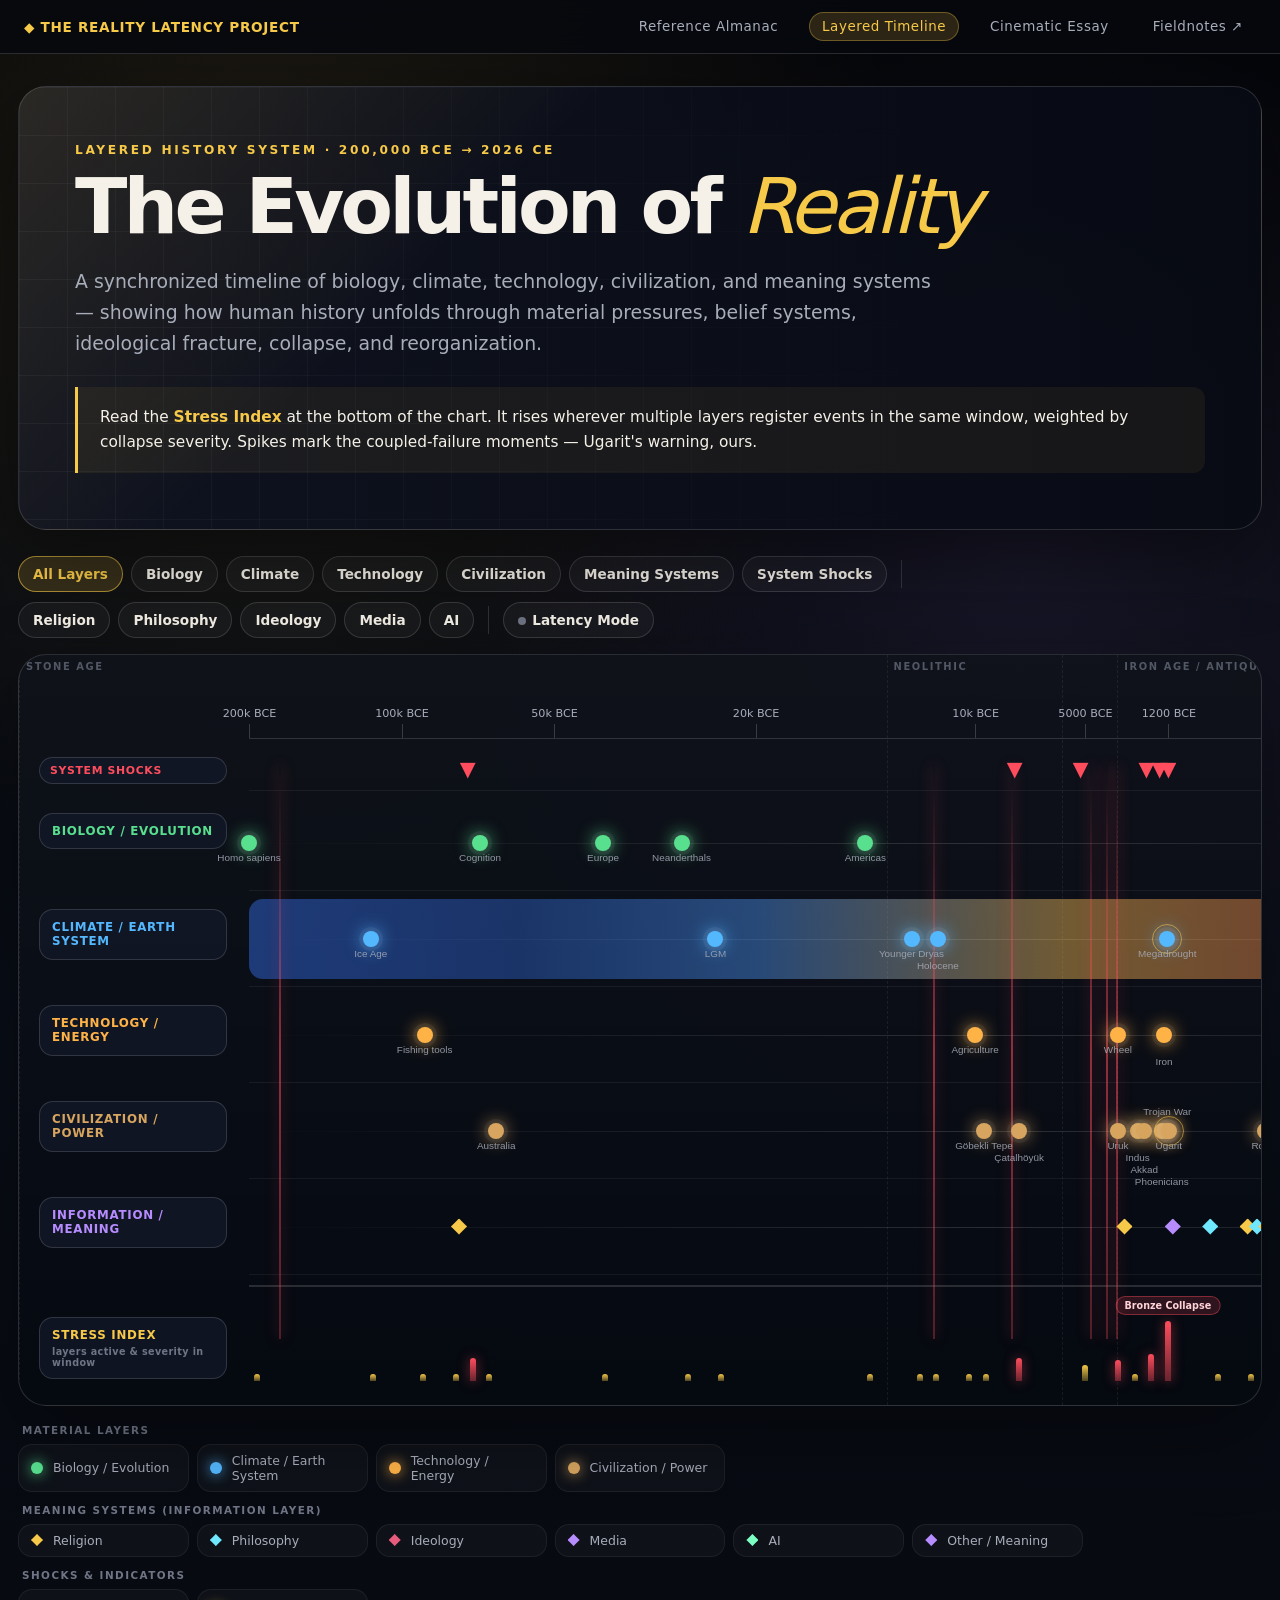
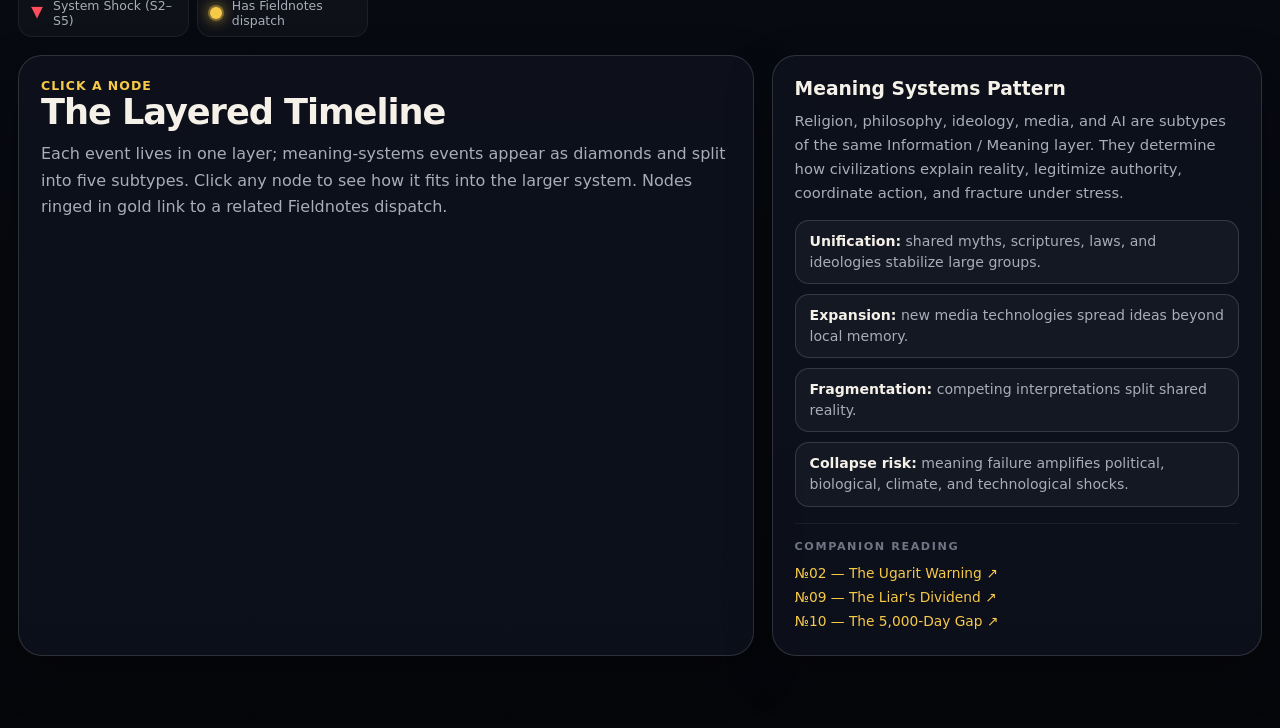
==== commit 15f962d5: "Update the word 'Hello' to 'Goodbye'" ====
--- a/history-timeline.html
+++ b/history-timeline.html
@@ -4,14 +4,13 @@
   <meta charset="UTF-8" />
   <meta name="viewport" content="width=device-width, initial-scale=1.0" />
   <title>The Evolution of Reality — Layered History System</title>
-  <meta name="description" content="A layered timeline of biology, climate, technology, civilization, and information — from 200,000 BCE to the present moment." />
+  <meta name="description" content="A layered timeline of biology, climate, technology, civilization, and meaning systems — from 200,000 BCE to the present moment." />
   <style>
     /* ============================================================
        DESIGN TOKENS
        ============================================================ */
     :root {
       --bg: #07090f;
-      --bg-2: #0a0d18;
       --panel: rgba(14, 18, 30, 0.86);
       --panel-soft: rgba(20, 26, 42, 0.72);
       --line: rgba(255, 255, 255, 0.14);
@@ -22,22 +21,26 @@
       --gold: #f7c948;
       --gold-soft: rgba(247, 201, 72, 0.16);
 
-      /* Layer colors — stable across all UI elements */
-      --biology: #58e08f;
-      --climate: #54b8ff;
-      --tech: #ffb347;
+      /* Layer colors */
+      --biology:      #58e08f;
+      --climate:      #54b8ff;
+      --tech:         #ffb347;
       --civilization: #d7a55f;
-      --information: #b78cff;
-      --shock: #ff4d5d;
+      --information:  #b78cff;
+      --shock:        #ff4d5d;
+
+      /* Information subtypes (intentionally distinct from --shock to avoid color collision) */
+      --religion:   #f7c948;
+      --philosophy: #6ee7ff;
+      --ideology:   #e85b7d;   /* shifted from #ff6b6b to differentiate from --shock */
+      --media:      #b78cff;
+      --ai:         #7cffc4;
 
       --warm: #ff8a4c;
       --cold: #3977ff;
     }
-
     * { box-sizing: border-box; }
-
     html { scroll-behavior: smooth; }
-
     body {
       margin: 0;
       font-family: Inter, ui-sans-serif, system-ui, -apple-system, BlinkMacSystemFont, "Segoe UI", sans-serif;
@@ -51,7 +54,7 @@
     }
 
     /* ============================================================
-       SUITE NAV — links to the three sister pages + Fieldnotes
+       SUITE NAV
        ============================================================ */
     .suite-nav {
       position: sticky;
@@ -63,7 +66,7 @@
       border-bottom: 1px solid var(--line);
     }
     .suite-nav-inner {
-      max-width: 1440px;
+      max-width: 1520px;
       margin: 0 auto;
       padding: 12px 24px;
       display: flex;
@@ -97,7 +100,7 @@
     }
 
     .timeline-page {
-      width: min(1440px, 100%);
+      width: min(1520px, 100%);
       margin: 0 auto;
       padding: 32px 18px 72px;
     }
@@ -118,8 +121,7 @@
     }
     .hero::before {
       content: "";
-      position: absolute;
-      inset: 0;
+      position: absolute; inset: 0;
       background-image:
         linear-gradient(rgba(255, 255, 255, 0.045) 1px, transparent 1px),
         linear-gradient(90deg, rgba(255, 255, 255, 0.045) 1px, transparent 1px);
@@ -128,8 +130,7 @@
       pointer-events: none;
     }
     .eyebrow {
-      position: relative;
-      z-index: 1;
+      position: relative; z-index: 1;
       margin: 0 0 14px;
       color: var(--gold);
       letter-spacing: 0.22em;
@@ -138,10 +139,9 @@
       font-weight: 800;
     }
     h1 {
-      position: relative;
-      z-index: 1;
+      position: relative; z-index: 1;
       margin: 0;
-      max-width: 900px;
+      max-width: 1000px;
       font-size: clamp(2.2rem, 6vw, 4.8rem);
       line-height: 0.95;
       letter-spacing: -0.05em;
@@ -152,30 +152,27 @@
       font-weight: 400;
     }
     .hero p.intro {
-      position: relative;
-      z-index: 1;
-      max-width: 780px;
+      position: relative; z-index: 1;
+      max-width: 860px;
       margin: 22px 0 0;
       color: var(--muted);
       font-size: clamp(1rem, 1.6vw, 1.18rem);
       line-height: 1.65;
     }
     .hero-thesis {
-      position: relative;
-      z-index: 1;
+      position: relative; z-index: 1;
       margin: 28px 0 0;
       padding: 18px 22px;
       border-left: 3px solid var(--gold);
       background: rgba(247, 201, 72, 0.06);
       border-radius: 0 12px 12px 0;
-      color: var(--text);
       font-size: 0.96rem;
       line-height: 1.6;
     }
     .hero-thesis em { color: var(--gold); font-style: normal; font-weight: 600; }
 
     /* ============================================================
-       CONTROLS — filter chips + mode toggles
+       CONTROLS
        ============================================================ */
     .controls {
       display: flex;
@@ -204,7 +201,7 @@
       border-radius: 999px;
       padding: 9px 14px;
       cursor: pointer;
-      font-weight: 600;
+      font-weight: 700;
       font-size: 0.85rem;
       transition: 160ms ease;
       font-family: inherit;
@@ -220,8 +217,7 @@
     }
     .mode-button .mode-dot {
       display: inline-block;
-      width: 8px;
-      height: 8px;
+      width: 8px; height: 8px;
       border-radius: 50%;
       background: var(--muted-2);
       margin-right: 6px;
@@ -229,13 +225,18 @@
     }
     .mode-button.active .mode-dot { background: var(--gold); box-shadow: 0 0 10px var(--gold); }
 
-    /* Layer-specific filter button colors when active */
+    /* Filter button colors when active */
     .filter-button[data-filter="biology"].active     { border-color: var(--biology); background: rgba(88, 224, 143, 0.12); color: var(--biology); }
     .filter-button[data-filter="climate"].active     { border-color: var(--climate); background: rgba(84, 184, 255, 0.12); color: var(--climate); }
     .filter-button[data-filter="technology"].active  { border-color: var(--tech);    background: rgba(255, 179, 71, 0.12); color: var(--tech); }
     .filter-button[data-filter="civilization"].active{ border-color: var(--civilization); background: rgba(215, 165, 95, 0.12); color: var(--civilization); }
     .filter-button[data-filter="information"].active { border-color: var(--information); background: rgba(183, 140, 255, 0.12); color: var(--information); }
     .filter-button[data-filter="shock"].active       { border-color: var(--shock);   background: rgba(255, 77, 93, 0.14);  color: var(--shock); }
+    .filter-button[data-filter="religion"].active    { border-color: var(--religion); background: rgba(247, 201, 72, 0.14); color: var(--religion); }
+    .filter-button[data-filter="philosophy"].active  { border-color: var(--philosophy); background: rgba(110, 231, 255, 0.14); color: var(--philosophy); }
+    .filter-button[data-filter="ideology"].active    { border-color: var(--ideology); background: rgba(232, 91, 125, 0.14); color: var(--ideology); }
+    .filter-button[data-filter="media"].active       { border-color: var(--media); background: rgba(183, 140, 255, 0.14); color: var(--media); }
+    .filter-button[data-filter="ai"].active          { border-color: var(--ai); background: rgba(124, 255, 196, 0.14); color: var(--ai); }
 
     /* ============================================================
        TIMELINE CONTAINER
@@ -254,23 +255,21 @@
     }
     .timeline {
       position: relative;
-      min-width: 1680px;
-      padding: 28px 60px 24px 210px;
-    }
-
-    /* Era band — labelled background regions */
+      min-width: 1780px;
+      padding: 28px 60px 24px 230px;
+    }
+
+    /* Era bands */
     .era-band {
       position: absolute;
-      top: 0;
-      bottom: 0;
+      top: 0; bottom: 0;
       pointer-events: none;
       border-left: 1px dashed rgba(255,255,255,0.07);
     }
-    .era-band:last-child { border-right: 1px dashed rgba(255,255,255,0.07); }
+    .era-band:last-of-type { border-right: 1px dashed rgba(255,255,255,0.07); }
     .era-band-label {
       position: absolute;
-      top: 6px;
-      left: 6px;
+      top: 6px; left: 6px;
       color: var(--muted-2);
       font-size: 0.62rem;
       letter-spacing: 0.16em;
@@ -304,11 +303,8 @@
     }
 
     /* ============================================================
-       LAYER ROWS
+       SHOCKS ROW (clickable, at the top under the axis)
        ============================================================ */
-    /* Dedicated thin shocks row — sits at the top, just under the axis.
-       Provides clickable affordance for shock events (whose vertical
-       lines have pointer-events: none for visual reasons). */
     .shocks-row {
       position: relative;
       height: 38px;
@@ -323,9 +319,12 @@
     }
     .shocks-row .event-node { top: 18px; }
 
+    /* ============================================================
+       LAYER ROWS
+       ============================================================ */
     .layer {
       position: relative;
-      height: 88px;
+      height: 96px;
       border-bottom: 1px solid var(--line-soft);
       transition: opacity 0.2s;
     }
@@ -333,34 +332,33 @@
 
     .layer-label {
       position: absolute;
-      left: -190px;
+      left: -210px;
       top: 18px;
-      width: 168px;
+      width: 188px;
       padding: 10px 12px;
       border-radius: 14px;
       background: var(--panel-soft);
       border: 1px solid var(--line);
       font-weight: 800;
-      font-size: 0.78rem;
+      font-size: 0.74rem;
       letter-spacing: 0.06em;
       text-transform: uppercase;
+      line-height: 1.25;
     }
     .layer-line {
       position: absolute;
-      left: 0;
-      right: 0;
-      top: 44px;
+      left: 0; right: 0;
+      top: 48px;
       height: 1px;
       background: linear-gradient(90deg, transparent, rgba(255,255,255,0.14), transparent);
     }
 
-    /* Climate gradient band */
+    /* Climate band */
     .climate-band {
       position: absolute;
-      left: 0;
-      right: 0;
+      left: 0; right: 0;
       top: 8px;
-      height: 72px;
+      height: 80px;
       border-radius: 14px;
       opacity: 0.42;
       background: linear-gradient(90deg,
@@ -374,18 +372,16 @@
     .event-node {
       --node-color: var(--gold);
       position: absolute;
-      top: 44px;
+      top: 48px;
       transform: translate(-50%, -50%);
-      width: 16px;
-      height: 16px;
+      width: 16px; height: 16px;
+      border: 0; padding: 0;
       border-radius: 50%;
       background: var(--node-color);
       box-shadow: 0 0 0 4px rgba(255,255,255,0.05), 0 0 18px var(--node-color);
       cursor: pointer;
       transition: transform 160ms ease, opacity 160ms ease;
       z-index: 6;
-      border: none;
-      padding: 0;
     }
     .event-node:hover, .event-node.selected {
       transform: translate(-50%, -50%) scale(1.5);
@@ -394,9 +390,21 @@
     .event-node.selected {
       box-shadow: 0 0 0 6px rgba(247, 201, 72, 0.18), 0 0 24px var(--node-color);
     }
-    .event-node.dimmed { opacity: 0.16; pointer-events: none; }
-
-    /* Event with a Fieldnotes link gets a small ring */
+    .event-node.dimmed { opacity: 0.14; pointer-events: none; }
+
+    /* Shape variant: meaning-system (diamond) */
+    .meaning-node {
+      clip-path: polygon(50% 0%, 100% 50%, 50% 100%, 0% 50%);
+      border-radius: 0;
+    }
+
+    /* Shape variant: shock (triangle pointing down) — used in shocks row */
+    .shocks-row .event-node {
+      clip-path: polygon(50% 100%, 0% 0%, 100% 0%);
+      border-radius: 0;
+    }
+
+    /* Fieldnotes-linked event ring */
     .event-node.has-link::before {
       content: "";
       position: absolute;
@@ -405,6 +413,9 @@
       border: 1px solid rgba(247, 201, 72, 0.55);
       pointer-events: none;
     }
+    /* For diamond and triangle shapes, the ring still uses a border-radius circle around */
+    .meaning-node.has-link::before { border-radius: 50%; inset: -8px; }
+    .shocks-row .event-node.has-link::before { border-radius: 50%; inset: -7px; }
 
     .event-node::after {
       content: attr(data-short);
@@ -413,7 +424,7 @@
       top: 18px;
       transform: translateX(-50%);
       width: max-content;
-      max-width: 110px;
+      max-width: 120px;
       color: var(--muted);
       font-size: 0.62rem;
       text-align: center;
@@ -421,17 +432,35 @@
       opacity: 0.85;
       line-height: 1.1;
     }
-    /* Alternate label positions vertically to reduce overlap */
-    .event-node[data-stagger="1"]::after { top: 30px; }
-    .event-node[data-stagger="2"]::after { top: 42px; }
+    /* Stagger labels vertically when nodes cluster horizontally */
+    .event-node[data-stagger="1"]::after  { top: 30px; }
+    .event-node[data-stagger="2"]::after  { top: 42px; }
+    .event-node[data-stagger="3"]::after  { top: 54px; }
     .event-node[data-stagger="-1"]::after { top: -16px; }
 
+    /* Collapse score badge — sits below the shock node */
+    .collapse-score {
+      position: absolute;
+      bottom: -14px;
+      left: 50%;
+      transform: translateX(-50%);
+      color: #ffd3d8;
+      font-size: 0.55rem;
+      font-weight: 800;
+      background: rgba(255,77,93,0.22);
+      border: 1px solid rgba(255,77,93,0.4);
+      border-radius: 999px;
+      padding: 1px 5px;
+      pointer-events: none;
+      letter-spacing: 0.02em;
+    }
+
     /* ============================================================
-       SHOCK LINES — vertical lines that pierce all layers
+       SHOCK VERTICAL LINES — visual indicators piercing all layers
        ============================================================ */
     .shock-line {
       position: absolute;
-      top: 110px;       /* below time axis + shocks row */
+      top: 110px;
       width: 2px;
       transform: translateX(-50%);
       background: linear-gradient(180deg, transparent, rgba(255, 77, 93, 0.55), rgba(255, 77, 93, 0.3));
@@ -439,14 +468,9 @@
       z-index: 3;
       pointer-events: none;
     }
-    .shock-line::before {
-      content: "";
-    }
 
     /* ============================================================
        STRESS INDEX ROW
-       Computed bar chart — the visual proof of coupled failure.
-       Rises wherever multiple layers have simultaneous events.
        ============================================================ */
     .stress-row {
       position: relative;
@@ -457,15 +481,15 @@
     }
     .stress-label {
       position: absolute;
-      left: -190px;
+      left: -210px;
       top: 30px;
-      width: 168px;
+      width: 188px;
       padding: 10px 12px;
       border-radius: 14px;
       background: var(--panel-soft);
       border: 1px solid var(--line);
       font-weight: 800;
-      font-size: 0.78rem;
+      font-size: 0.74rem;
       letter-spacing: 0.06em;
       text-transform: uppercase;
       color: var(--gold);
@@ -473,10 +497,11 @@
     .stress-label small {
       display: block;
       color: var(--muted-2);
-      font-size: 0.62rem;
+      font-size: 0.6rem;
       margin-top: 4px;
       letter-spacing: 0.04em;
       text-transform: none;
+      font-weight: 600;
     }
     .stress-bar {
       position: absolute;
@@ -509,16 +534,13 @@
     }
 
     /* ============================================================
-       LATENCY ARCS — visible only when latency mode is on
+       LATENCY SVG OVERLAY
        ============================================================ */
     .latency-svg {
       position: absolute;
-      left: 0;
-      right: 0;
-      top: 0;
-      bottom: 0;
-      width: 100%;
-      height: 100%;
+      left: 0; right: 0;
+      top: 0; bottom: 0;
+      width: 100%; height: 100%;
       pointer-events: none;
       z-index: 4;
       display: none;
@@ -527,7 +549,7 @@
     .latency-svg.visible { display: block; }
     .latency-arc {
       fill: none;
-      stroke: rgba(247, 201, 72, 0.45);
+      stroke: rgba(247, 201, 72, 0.5);
       stroke-width: 1.5;
       stroke-dasharray: 4 4;
     }
@@ -543,7 +565,7 @@
        ============================================================ */
     .legend {
       display: grid;
-      grid-template-columns: repeat(auto-fit, minmax(180px, 1fr));
+      grid-template-columns: repeat(auto-fit, minmax(170px, 1fr));
       gap: 8px;
       margin: 14px 0 0;
     }
@@ -556,13 +578,25 @@
       border: 1px solid var(--line-soft);
       border-radius: 14px;
       padding: 8px 12px;
-      font-size: 0.82rem;
-    }
-    .legend-dot {
-      width: 11px;
-      height: 11px;
-      border-radius: 50%;
+      font-size: 0.78rem;
+    }
+    .legend-shape {
+      width: 12px; height: 12px;
       box-shadow: 0 0 14px currentColor;
+      flex: 0 0 auto;
+    }
+    .legend-shape.dot { border-radius: 50%; }
+    .legend-shape.diamond { clip-path: polygon(50% 0%, 100% 50%, 50% 100%, 0% 50%); }
+    .legend-shape.triangle { clip-path: polygon(50% 100%, 0% 0%, 100% 0%); }
+    .legend-section-label {
+      grid-column: 1 / -1;
+      color: var(--muted-2);
+      font-size: 0.65rem;
+      letter-spacing: 0.14em;
+      text-transform: uppercase;
+      font-weight: 700;
+      margin-top: 4px;
+      padding-left: 4px;
     }
 
     /* ============================================================
@@ -594,7 +628,7 @@
       margin-left: 10px;
       padding: 3px 10px;
       border-radius: 999px;
-      font-size: 0.7rem;
+      font-size: 0.68rem;
       letter-spacing: 0.06em;
       text-transform: uppercase;
       font-weight: 700;
@@ -609,7 +643,29 @@
     .event-description {
       color: var(--muted);
       line-height: 1.65;
-      margin: 0 0 18px;
+      margin: 0 0 16px;
+    }
+    .tags {
+      display: flex;
+      flex-wrap: wrap;
+      gap: 8px;
+      margin-bottom: 16px;
+    }
+    .tag {
+      font-size: 0.68rem;
+      font-weight: 700;
+      letter-spacing: 0.08em;
+      text-transform: uppercase;
+      border-radius: 999px;
+      padding: 5px 9px;
+      border: 1px solid var(--line);
+      background: rgba(255,255,255,0.04);
+      color: var(--muted);
+    }
+    .tag.collapse-tag {
+      color: #ffd3d8;
+      border-color: rgba(255,77,93,0.4);
+      background: rgba(255,77,93,0.12);
     }
     .event-fieldnote {
       display: inline-flex;
@@ -645,10 +701,10 @@
       background: rgba(255, 255, 255, 0.035);
       color: var(--muted);
       line-height: 1.5;
-      font-size: 0.9rem;
+      font-size: 0.88rem;
     }
     .system-list strong { color: var(--text); }
-    .note { color: var(--muted); line-height: 1.65; margin: 0; }
+    .note { color: var(--muted); line-height: 1.65; margin: 0; font-size: 0.92rem; }
 
     .companion {
       margin-top: 16px;
@@ -656,7 +712,7 @@
       border-top: 1px solid var(--line-soft);
     }
     .companion-label {
-      font-size: 0.72rem;
+      font-size: 0.7rem;
       color: var(--muted-2);
       letter-spacing: 0.14em;
       text-transform: uppercase;
@@ -666,7 +722,9 @@
     .companion a {
       color: var(--gold);
       text-decoration: none;
-      font-size: 0.88rem;
+      font-size: 0.86rem;
+      display: block;
+      padding: 4px 0;
     }
     .companion a:hover { text-decoration: underline; }
 
@@ -676,8 +734,8 @@
     @media (max-width: 860px) {
       .timeline-page { padding-top: 18px; }
       .detail-panel { grid-template-columns: 1fr; }
-      .timeline { min-width: 1280px; padding-left: 168px; }
-      .layer-label, .stress-label { left: -154px; width: 134px; font-size: 0.7rem; }
+      .timeline { min-width: 1480px; padding-left: 178px; }
+      .layer-label, .stress-label { left: -158px; width: 138px; font-size: 0.66rem; }
       h1 { font-size: 2.2rem; }
     }
   </style>
@@ -685,7 +743,7 @@
 <body>
 
 <!-- ============================================================
-     SUITE NAV — links to sister pages
+     SUITE NAV
      ============================================================ -->
 <nav class="suite-nav" aria-label="Site navigation">
   <div class="suite-nav-inner">
@@ -699,23 +757,23 @@
 
 <main class="timeline-page">
 
-  <!-- ============================================================
-       HERO
-       ============================================================ -->
+  <!-- HERO -->
   <section class="hero">
     <p class="eyebrow">Layered History System · 200,000 BCE → 2026 CE</p>
     <h1>The Evolution of <em>Reality</em></h1>
     <p class="intro">
-      Five layers — biology, climate, technology, civilization, and information — running in parallel through deep time. Where they reinforce each other, civilization rises. Where they fail together, civilization reorganizes.
+      A synchronized timeline of biology, climate, technology, civilization, and meaning systems —
+      showing how human history unfolds through material pressures, belief systems, ideological
+      fracture, collapse, and reorganization.
     </p>
     <div class="hero-thesis">
-      Read the <em>Stress Index</em> at the bottom of the chart. It rises wherever multiple layers register events in the same window. Spikes mark the coupled-failure moments — Ugarit's warning, ours.
+      Read the <em>Stress Index</em> at the bottom of the chart. It rises wherever multiple layers
+      register events in the same window, weighted by collapse severity. Spikes mark the
+      coupled-failure moments — Ugarit's warning, ours.
     </div>
   </section>
 
-  <!-- ============================================================
-       CONTROLS
-       ============================================================ -->
+  <!-- CONTROLS -->
   <section class="controls" aria-label="Timeline controls">
     <div class="controls-group">
       <button class="filter-button active" data-filter="all">All Layers</button>
@@ -723,8 +781,16 @@
       <button class="filter-button" data-filter="climate">Climate</button>
       <button class="filter-button" data-filter="technology">Technology</button>
       <button class="filter-button" data-filter="civilization">Civilization</button>
-      <button class="filter-button" data-filter="information">Information</button>
+      <button class="filter-button" data-filter="information">Meaning Systems</button>
       <button class="filter-button" data-filter="shock">System Shocks</button>
+    </div>
+    <div class="controls-divider"></div>
+    <div class="controls-group">
+      <button class="filter-button" data-filter="religion">Religion</button>
+      <button class="filter-button" data-filter="philosophy">Philosophy</button>
+      <button class="filter-button" data-filter="ideology">Ideology</button>
+      <button class="filter-button" data-filter="media">Media</button>
+      <button class="filter-button" data-filter="ai">AI</button>
     </div>
     <div class="controls-divider"></div>
     <div class="controls-group">
@@ -734,9 +800,7 @@
     </div>
   </section>
 
-  <!-- ============================================================
-       TIMELINE
-       ============================================================ -->
+  <!-- TIMELINE -->
   <section class="timeline-shell" aria-label="Layered timeline visualization">
     <div class="timeline" id="timeline">
       <div class="time-axis" id="timeAxis"></div>
@@ -744,48 +808,60 @@
     </div>
   </section>
 
-  <!-- ============================================================
-       LEGEND
-       ============================================================ -->
+  <!-- LEGEND -->
   <section class="legend" aria-label="Legend">
-    <div class="legend-item"><span class="legend-dot" style="background: var(--biology);"></span>Biology / Evolution</div>
-    <div class="legend-item"><span class="legend-dot" style="background: var(--climate);"></span>Climate / Earth System</div>
-    <div class="legend-item"><span class="legend-dot" style="background: var(--tech);"></span>Technology / Energy</div>
-    <div class="legend-item"><span class="legend-dot" style="background: var(--civilization);"></span>Civilization / Power</div>
-    <div class="legend-item"><span class="legend-dot" style="background: var(--information);"></span>Information / Belief</div>
-    <div class="legend-item"><span class="legend-dot" style="background: var(--shock);"></span>System Shock</div>
-    <div class="legend-item" style="grid-column: span 2;">
-      <span class="legend-dot" style="background: var(--gold); box-shadow: 0 0 14px var(--gold), 0 0 0 2px rgba(247,201,72,0.35);"></span>
-      Has Fieldnotes dispatch (ringed nodes)
+    <div class="legend-section-label">Material Layers</div>
+    <div class="legend-item"><span class="legend-shape dot" style="color: var(--biology); background: var(--biology);"></span>Biology / Evolution</div>
+    <div class="legend-item"><span class="legend-shape dot" style="color: var(--climate); background: var(--climate);"></span>Climate / Earth System</div>
+    <div class="legend-item"><span class="legend-shape dot" style="color: var(--tech); background: var(--tech);"></span>Technology / Energy</div>
+    <div class="legend-item"><span class="legend-shape dot" style="color: var(--civilization); background: var(--civilization);"></span>Civilization / Power</div>
+
+    <div class="legend-section-label">Meaning Systems (Information Layer)</div>
+    <div class="legend-item"><span class="legend-shape diamond" style="color: var(--religion); background: var(--religion);"></span>Religion</div>
+    <div class="legend-item"><span class="legend-shape diamond" style="color: var(--philosophy); background: var(--philosophy);"></span>Philosophy</div>
+    <div class="legend-item"><span class="legend-shape diamond" style="color: var(--ideology); background: var(--ideology);"></span>Ideology</div>
+    <div class="legend-item"><span class="legend-shape diamond" style="color: var(--media); background: var(--media);"></span>Media</div>
+    <div class="legend-item"><span class="legend-shape diamond" style="color: var(--ai); background: var(--ai);"></span>AI</div>
+    <div class="legend-item"><span class="legend-shape diamond" style="color: var(--information); background: var(--information);"></span>Other / Meaning</div>
+
+    <div class="legend-section-label">Shocks &amp; Indicators</div>
+    <div class="legend-item"><span class="legend-shape triangle" style="color: var(--shock); background: var(--shock);"></span>System Shock (S2–S5)</div>
+    <div class="legend-item">
+      <span class="legend-shape dot" style="background: var(--gold); box-shadow: 0 0 14px var(--gold), 0 0 0 2px rgba(247,201,72,0.35);"></span>
+      Has Fieldnotes dispatch
     </div>
   </section>
 
-  <!-- ============================================================
-       DETAIL PANEL
-       ============================================================ -->
+  <!-- DETAIL PANEL -->
   <section class="detail-panel">
     <article class="card" id="detailCard">
       <div class="event-date">Click a node</div>
       <h2 class="event-title">The Layered Timeline</h2>
       <p class="event-description">
-        Each event lives in one layer. Click any node to see how it fits into the larger system. Nodes ringed in gold link to a related Fieldnotes dispatch.
+        Each event lives in one layer; meaning-systems events appear as diamonds and split into
+        five subtypes. Click any node to see how it fits into the larger system. Nodes ringed in
+        gold link to a related Fieldnotes dispatch.
       </p>
     </article>
 
     <aside class="card">
-      <h3>Civilization as a System</h3>
+      <h3>Meaning Systems Pattern</h3>
       <p class="note">
-        Human history is not a sequence of dates. It is a feedback loop between biology, climate, energy, power, and information. When those layers reinforce each other, civilizations rise. When they fall out of alignment, collapse follows.
+        Religion, philosophy, ideology, media, and AI are subtypes of the same Information /
+        Meaning layer. They determine how civilizations explain reality, legitimize authority,
+        coordinate action, and fracture under stress.
       </p>
       <ul class="system-list">
-        <li><strong>Integration:</strong> trade, language, agriculture, and law bind groups together.</li>
-        <li><strong>Complexity:</strong> cities, empires, priesthoods, armies, and supply chains emerge.</li>
-        <li><strong>Fragility:</strong> drought, war, migration, disease, and resource stress can cascade.</li>
-        <li><strong>Reorganization:</strong> collapse rarely ends history — it rearranges it.</li>
+        <li><strong>Unification:</strong> shared myths, scriptures, laws, and ideologies stabilize large groups.</li>
+        <li><strong>Expansion:</strong> new media technologies spread ideas beyond local memory.</li>
+        <li><strong>Fragmentation:</strong> competing interpretations split shared reality.</li>
+        <li><strong>Collapse risk:</strong> meaning failure amplifies political, biological, climate, and technological shocks.</li>
       </ul>
       <div class="companion">
         <div class="companion-label">Companion Reading</div>
         <a href="https://jefrix.github.io/Fieldnotes/ugarit-warning.html">№02 — The Ugarit Warning ↗</a>
+        <a href="https://jefrix.github.io/Fieldnotes/liars-dividend.html">№09 — The Liar's Dividend ↗</a>
+        <a href="https://jefrix.github.io/Fieldnotes/5000-day-gap.html">№10 — The 5,000-Day Gap ↗</a>
       </div>
     </aside>
   </section>
@@ -795,8 +871,6 @@
 <script>
 /* ============================================================
    DATA
-   The events array is the single source of truth.
-   `link` references a Fieldnotes dispatch when one exists.
    ============================================================ */
 
 const layers = [
@@ -804,196 +878,376 @@
   { id: 'climate',      label: 'Climate / Earth System',  color: 'var(--climate)' },
   { id: 'technology',   label: 'Technology / Energy',     color: 'var(--tech)' },
   { id: 'civilization', label: 'Civilization / Power',    color: 'var(--civilization)' },
-  { id: 'information',  label: 'Information / Belief',    color: 'var(--information)' }
+  { id: 'information',  label: 'Information / Meaning',   color: 'var(--information)' },
 ];
 
+const subtypeColors = {
+  religion:   'var(--religion)',
+  philosophy: 'var(--philosophy)',
+  ideology:   'var(--ideology)',
+  media:      'var(--media)',
+  ai:         'var(--ai)',
+};
+
+// Events (merged + extended set — every event from the new file plus
+// the modern Fieldnotes-linked entries, with Fieldnotes link metadata
+// where applicable).
 const events = [
-  // ===== Original deep-time events =====
-  { year: -200000, layer: 'biology',      title: 'Emergence of Homo sapiens',           short: 'Homo sapiens',  date: 'c. 200,000 BCE',
+  // ===== Deep prehistory =====
+  { year: -200000, layer: 'biology', title: 'Emergence of Homo sapiens', short: 'Homo sapiens', date: 'c. 200,000 BCE',
+    tags: ['Biology'],
     description: 'Anatomically modern humans emerge in Africa, eventually becoming the only surviving branch of the human family tree.' },
-  { year: -115000, layer: 'climate',      title: 'Last Glacial Period',                  short: 'Ice Age',       date: 'c. 115,000–11,700 BCE',
+  { year: -115000, layer: 'climate', title: 'Last Glacial Period', short: 'Ice Age', date: 'c. 115,000–11,700 BCE',
+    tags: ['Climate'],
     description: 'Global cooling expands ice sheets, lowers sea levels, and reshapes migration routes, coastlines, and ecological pressure.' },
-  { year: -90000,  layer: 'technology',   title: 'Specialized Fishing Tools',            short: 'Fishing tools', date: 'c. 90,000 BCE',
+  { year: -90000, layer: 'technology', title: 'Specialized Fishing Tools', short: 'Fishing tools', date: 'c. 90,000 BCE',
+    tags: ['Technology', 'Biology'],
     description: 'Modern humans develop specialized tools for fishing, expanding diet, mobility, and coastal survival strategies.' },
-  { year: -77000,  layer: 'information',  title: 'Recorded Information on Objects',      short: 'Symbols',       date: 'c. 77,000 BCE',
-    description: 'Early symbolic marking suggests humans were storing meaning outside the body — a foundation for later writing, memory, and culture.' },
-  { year: -74000,  layer: 'shock',        title: 'Toba Supereruption / Population Bottleneck', short: 'Toba',  date: 'c. 74,000 BCE',
-    description: 'A possible near-extinction bottleneck linked to the Toba supereruption. Severity remains debated, but the marker is a powerful early system shock.' },
-  { year: -70000,  layer: 'biology',      title: 'Cognitive and Cultural Acceleration',  short: 'Cognition',     date: 'c. 70,000 BCE',
+  { year: -77000, layer: 'information', subtype: 'religion', title: 'Early Symbolic Recording', short: 'Symbols', date: 'c. 77,000 BCE',
+    tags: ['Information', 'Meaning', 'Proto-ritual'],
+    description: 'Early symbolic marking suggests humans were storing meaning outside the body — a foundation for later ritual, myth, writing, and culture.' },
+  { year: -74000, layer: 'shock', title: 'Toba Supereruption / Population Bottleneck', short: 'Toba shock', date: 'c. 74,000 BCE',
+    collapseScore: 2, tags: ['Climate', 'Biology', 'Shock'],
+    description: 'A possible near-extinction bottleneck linked to the Toba supereruption. Severity remains debated, but it is a powerful early system shock marker.' },
+  { year: -70000, layer: 'biology', title: 'Cognitive and Cultural Acceleration', short: 'Cognition', date: 'c. 70,000 BCE',
+    tags: ['Biology', 'Information'],
     description: 'Symbolic thought, long-range planning, language complexity, and mythic imagination expand the human capacity for cooperation.' },
-  { year: -65000,  layer: 'civilization', title: 'Aboriginal Australian Culture Begins', short: 'Australia',     date: 'c. 65,000–50,000 BCE',
+  { year: -65000, layer: 'civilization', title: 'Aboriginal Australian Culture Begins', short: 'Australia', date: 'c. 65,000–50,000 BCE',
+    tags: ['Civilization', 'Meaning'],
     description: 'Humans reach Australia and establish one of the deepest continuous cultural traditions on Earth.' },
-  { year: -40000,  layer: 'biology',      title: 'Modern Humans Reach Europe',           short: 'Europe',        date: 'c. 40,000 BCE',
+  { year: -40000, layer: 'biology', title: 'Modern Humans Reach Europe', short: 'Europe', date: 'c. 40,000 BCE',
+    tags: ['Biology'],
     description: 'Homo sapiens expand into Europe and encounter remaining Neanderthal populations.' },
-  { year: -28000,  layer: 'biology',      title: 'Neanderthals Disappear',               short: 'Neanderthals',  date: 'c. 28,000 BCE',
+  { year: -28000, layer: 'biology', title: 'Neanderthals Disappear', short: 'Neanderthals', date: 'c. 28,000 BCE',
+    tags: ['Biology'],
     description: 'Neanderthals vanish as a distinct population, though genetic traces survive in many modern humans.' },
-  { year: -24000,  layer: 'climate',      title: 'Last Glacial Maximum',                 short: 'LGM',           date: 'c. 24,000–17,000 BCE',
-    description: 'Ice sheets reach their greatest extent, locking up water, lowering sea levels, and altering migration corridors.' },
-  { year: -15000,  layer: 'biology',      title: 'Humans Reach the Americas',            short: 'Americas',      date: 'c. 15,000 BCE',
+  { year: -24000, layer: 'climate', title: 'Last Glacial Maximum', short: 'LGM', date: 'c. 24,000–17,000 BCE',
+    tags: ['Climate'],
+    description: 'Ice sheets reach their greatest extent, locking up water, lowering sea levels, and altering human migration corridors.' },
+  { year: -15000, layer: 'biology', title: 'Humans Reach the Americas', short: 'Americas', date: 'c. 15,000 BCE',
+    tags: ['Biology', 'Civilization'],
     description: 'Modern humans spread into the Americas, adapting rapidly to new ecosystems and megafauna-rich landscapes.' },
-  { year: -12900,  layer: 'climate',      title: 'Younger Dryas',                        short: 'Younger Dryas', date: 'c. 12,900–11,700 BCE',
+  { year: -12900, layer: 'climate', title: 'Younger Dryas', short: 'Younger Dryas', date: 'c. 12,900–11,700 BCE',
+    tags: ['Climate'],
     description: 'A sudden return to colder conditions interrupts post-glacial warming just before the Holocene.' },
-  { year: -11700,  layer: 'climate',      title: 'Beginning of the Holocene',            short: 'Holocene',      date: 'c. 11,700 BCE',
+  { year: -11700, layer: 'climate', title: 'Beginning of the Holocene', short: 'Holocene', date: 'c. 11,700 BCE',
+    tags: ['Climate', 'Civilization'],
     description: 'The current interglacial period begins, bringing warmer temperatures, retreating ice sheets, rising seas, and new ecological opportunities.' },
-  { year: -10000,  layer: 'technology',   title: 'Neolithic Revolution',                 short: 'Agriculture',   date: 'c. 10,000 BCE',
-    description: 'Agriculture begins transforming small nomadic bands into larger settlements, food surpluses, population growth, and social hierarchy.' },
-  { year: -9600,   layer: 'civilization', title: 'Göbekli Tepe',                         short: 'Göbekli Tepe',  date: 'c. 9600 BCE',
+
+  // ===== Neolithic & early urban =====
+  { year: -10000, layer: 'technology', title: 'Neolithic Revolution', short: 'Agriculture', date: 'c. 10,000 BCE',
+    tags: ['Technology', 'Civilization', 'Biology'],
+    description: 'Agriculture transforms small nomadic bands into settlements, food surpluses, population growth, and social hierarchy.' },
+  { year: -9600, layer: 'civilization', title: 'Göbekli Tepe', short: 'Göbekli Tepe', date: 'c. 9600 BCE',
+    tags: ['Civilization', 'Religion'],
     description: 'Monumental ritual architecture appears before full agricultural urban civilization, suggesting belief and social organization helped drive settlement.' },
-  { year: -8200,   layer: 'shock',        title: '8.2 Kiloyear Climate Event',           short: '8.2k event',    date: 'c. 8200 BCE',
-    description: 'A sudden cooling and drying event disrupts early Holocene communities and tests the resilience of emerging farming systems.' },
-  { year: -8000,   layer: 'civilization', title: 'Çatalhöyük',                           short: 'Çatalhöyük',    date: 'c. 8000 BCE',
+  { year: -8200, layer: 'shock', title: '8.2 Kiloyear Climate Event', short: '8.2k event', date: 'c. 8200 BCE',
+    collapseScore: 2, tags: ['Climate', 'Civilization', 'Shock'],
+    description: 'A sudden cooling and drying event disrupts early Holocene communities and tests emerging farming systems.' },
+  { year: -8000, layer: 'civilization', title: 'Çatalhöyük', short: 'Çatalhöyük', date: 'c. 8000 BCE',
+    tags: ['Civilization'],
     description: 'One of the world\u2019s earliest known dense urban settlements appears in Anatolia.' },
-  { year: -5200,   layer: 'shock',        title: '5.2 Kiloyear Event',                   short: '5.2k event',    date: 'c. 5200 BCE',
+  { year: -5200, layer: 'shock', title: '5.2 Kiloyear Event', short: '5.2k event', date: 'c. 5200 BCE',
+    collapseScore: 2, tags: ['Climate', 'Civilization', 'Shock'],
     description: 'A widespread cold and arid event contributes to cultural shifts and migration.' },
-  { year: -5000,   layer: 'civilization', title: 'Stonehenge Construction Begins',       short: 'Stonehenge',    date: 'c. 5000 BCE',
-    description: 'A long-lived monumental landscape begins developing in Britain.' },
-  { year: -3500,   layer: 'civilization', title: 'Uruk and Sumerian City-States',        short: 'Uruk',          date: 'c. 3500 BCE',
+
+  // ===== Bronze Age =====
+  { year: -3500, layer: 'civilization', title: 'Uruk and Sumerian City-States', short: 'Uruk', date: 'c. 3500 BCE',
+    tags: ['Civilization', 'Technology'],
     description: 'Urbanism, temple economies, bureaucracy, and city-state power emerge in southern Mesopotamia.' },
-  { year: -3500,   layer: 'technology',   title: 'Wheel Invented',                       short: 'Wheel',         date: 'c. 3500–3000 BCE',
+  { year: -3500, layer: 'technology', title: 'Wheel Invented', short: 'Wheel', date: 'c. 3500–3000 BCE',
+    tags: ['Technology'],
     description: 'The wheel transforms transport, craft production, trade, warfare, and mechanical thinking.' },
-  { year: -3200,   layer: 'information',  title: 'Hieroglyphic and Early Writing',       short: 'Writing',       date: 'c. 3200 BCE',
-    description: 'Writing systems emerge in Egypt and Mesopotamia, allowing states to store memory, taxes, law, myth, and power across generations.' },
-  { year: -3000,   layer: 'civilization', title: 'Minoan Civilization',                  short: 'Minoans',       date: 'c. 3000–1450 BCE',
-    description: 'Palatial civilization develops on Crete, becoming a maritime, artistic, and administrative power of the Aegean Bronze Age.' },
-  { year: -2600,   layer: 'civilization', title: 'Indus Valley Civilization',            short: 'Indus',         date: 'c. 2600 BCE',
+  { year: -3200, layer: 'information', subtype: 'religion', title: 'Writing Systems and Temple Administration', short: 'Writing', date: 'c. 3200 BCE',
+    tags: ['Information', 'Religion', 'Civilization'],
+    description: 'Writing systems emerge in Egypt and Mesopotamia, allowing states and temples to store memory, taxes, law, myth, and power across generations.' },
+  { year: -2600, layer: 'civilization', title: 'Indus Valley Civilization', short: 'Indus', date: 'c. 2600 BCE',
+    tags: ['Civilization'],
     description: 'Urban civilization emerges in present-day Pakistan and India, with planned cities, trade, craft specialization, and undeciphered script.' },
-  { year: -2300,   layer: 'civilization', title: 'Akkadian Empire',                      short: 'Akkad',         date: 'c. 2300 BCE',
+  { year: -2300, layer: 'civilization', title: 'Akkadian Empire', short: 'Akkad', date: 'c. 2300 BCE',
+    tags: ['Civilization'],
     description: 'Akkad becomes one of the earliest known empires, consolidating power across Mesopotamia.' },
-  { year: -2200,   layer: 'shock',        title: '4.2 Kiloyear Event',                   short: '4.2k event',    date: 'c. 2200 BCE',
+  { year: -2200, layer: 'shock', title: '4.2 Kiloyear Event', short: '4.2k event', date: 'c. 2200 BCE',
+    collapseScore: 3, tags: ['Climate', 'Civilization', 'Shock'],
     description: 'A severe aridification event stresses Egypt, Mesopotamia, the Indus, and surrounding systems, contributing to political disruption.' },
-  { year: -1600,   layer: 'shock',        title: 'Santorini / Thera Eruption',           short: 'Thera',         date: 'c. 1600 BCE',
+  { year: -1600, layer: 'shock', title: 'Santorini / Thera Eruption', short: 'Thera', date: 'c. 1600 BCE',
+    collapseScore: 2, tags: ['Climate', 'Civilization', 'Shock'],
     description: 'A major Aegean eruption disrupts the eastern Mediterranean and is often connected to later memories of catastrophe.' },
-  { year: -1500,   layer: 'civilization', title: 'Phoenician Maritime Civilization',     short: 'Phoenicians',   date: 'c. 1500–300 BCE',
+  { year: -1500, layer: 'civilization', title: 'Phoenician Maritime Civilization', short: 'Phoenicians', date: 'c. 1500–300 BCE',
+    tags: ['Civilization', 'Information'],
     description: 'Levantine maritime traders build networks across the Mediterranean and help spread alphabetic writing.' },
-  { year: -1400,   layer: 'technology',   title: 'Early Iron Tools and Weapons',         short: 'Iron',          date: 'c. 1400 BCE',
+  { year: -1400, layer: 'technology', title: 'Early Iron Tools and Weapons', short: 'Iron', date: 'c. 1400 BCE',
+    tags: ['Technology'],
     description: 'Iron technology begins to develop in the Near East before later becoming widespread after the Bronze Age collapse.' },
-  // The Bronze Age cluster — coupled failure moment, with link to Ugarit Warning
-  { year: -1250,   layer: 'climate',      title: 'Anatolian Megadrought',                short: 'Megadrought',   date: 'c. 1250–1196 BCE',
-    description: 'Dendrochronology from central Anatolia records an unusually severe multi-year dry episode around 1198–1196 BCE — the kind of compounding stress that overwhelms even well-organized agricultural societies. The drought thinned the buffer that the palace economies relied on.' },
-  { year: -1250,   layer: 'civilization', title: 'Trojan War (traditional)',             short: 'Trojan War',    date: 'c. 1250 BCE',
+  // Bronze Age coupled-failure cluster
+  { year: -1250, layer: 'climate', title: 'Anatolian Megadrought', short: 'Megadrought', date: 'c. 1250–1196 BCE',
+    tags: ['Climate', 'Civilization'],
+    description: 'Dendrochronology from central Anatolia records an unusually severe multi-year dry episode around 1198–1196 BCE — the kind of compounding stress that overwhelms even well-organized agricultural societies.',
+    link: { url: 'https://jefrix.github.io/Fieldnotes/ugarit-warning.html', label: '№02 — The Ugarit Warning' } },
+  { year: -1250, layer: 'civilization', title: 'Trojan War (traditional)', short: 'Trojan War', date: 'c. 1250 BCE',
+    tags: ['Civilization', 'Meaning'],
     description: 'Traditional dating places the Trojan War in the Late Bronze Age, near the period of broader eastern Mediterranean instability.' },
-  { year: -1200,   layer: 'shock',        title: 'Bronze Age Collapse',                  short: 'Bronze Collapse', date: 'c. 1208–1176 BCE',
+  { year: -1200, layer: 'shock', title: 'Bronze Age Collapse / Sea Peoples', short: 'Bronze Collapse', date: 'c. 1208–1176 BCE',
+    collapseScore: 4, tags: ['Climate', 'Civilization', 'Technology', 'Information', 'Shock'],
     description: 'A regional systems collapse disrupts Mycenaean Greece, Anatolia, the Levant, and Egypt through war, migration, trade disruption, drought, and political fragmentation. The textbook example of coupled failure: climate stress, trade hollowing, and small-scale raiding combining to topple a system that any one shock alone could have absorbed.',
     link: { url: 'https://jefrix.github.io/Fieldnotes/ugarit-warning.html', label: '№02 — The Ugarit Warning' } },
-  { year: -1185,   layer: 'civilization', title: 'Ugarit Falls',                         short: 'Ugarit',        date: 'c. 1185 BCE',
+  { year: -1185, layer: 'civilization', title: 'Ugarit Falls', short: 'Ugarit', date: 'c. 1185 BCE',
+    tags: ['Civilization', 'Information', 'Shock'],
     description: 'A scribe in the palace of Ugarit presses cuneiform tablets recording urgent appeals for help. The fleet is in Lycia, enemies are off the coast, grain promised to the Hittites never arrives. Ugarit burns. The tablets survive because the fire baked the clay.',
     link: { url: 'https://jefrix.github.io/Fieldnotes/ugarit-warning.html', label: '№02 — The Ugarit Warning' } },
-  { year: -1000,   layer: 'information',  title: 'Phoenician Alphabet Spreads',          short: 'Alphabet',      date: 'c. 1000 BCE',
+  { year: -1000, layer: 'information', subtype: 'media', title: 'Phoenician Alphabet Spreads', short: 'Alphabet', date: 'c. 1000 BCE',
+    tags: ['Information', 'Media'],
     description: 'Alphabetic writing helps simplify literacy and influences Greek, Latin, Hebrew, Aramaic, and later writing traditions.' },
-  { year: -800,    layer: 'information',  title: 'Axial Age Begins',                     short: 'Axial Age',     date: 'c. 800–200 BCE',
+
+  // ===== Axial Age =====
+  { year: -800, layer: 'information', subtype: 'philosophy', title: 'Axial Age Begins', short: 'Axial Age', date: 'c. 800–200 BCE',
+    tags: ['Information', 'Philosophy', 'Religion', 'Civilization'],
     description: 'Greek philosophy, Hebrew prophecy, Buddhism, Jainism, Confucianism, and Daoism reshape ethics, metaphysics, law, and human identity.' },
-  { year: -509,    layer: 'civilization', title: 'Roman Republic Established',           short: 'Rome',          date: '509 BCE',
+  { year: -600, layer: 'information', subtype: 'religion', title: 'Buddhism Emerges', short: 'Buddha', date: 'c. 600 BCE',
+    tags: ['Religion', 'Philosophy'],
+    description: 'The teachings of Siddhartha Gautama establish Buddhism, focusing on suffering, impermanence, liberation, and disciplined consciousness.' },
+  { year: -550, layer: 'information', subtype: 'philosophy', title: 'Confucian Ethics', short: 'Confucius', date: 'c. 551–479 BCE',
+    tags: ['Philosophy', 'Civilization'],
+    description: 'Confucian thought links ethics, family order, education, and statecraft into one of history\u2019s most durable governance philosophies.' },
+  { year: -500, layer: 'information', subtype: 'religion', title: 'Hebrew Prophetic Monotheism', short: 'Prophets', date: 'c. 600–400 BCE',
+    tags: ['Religion', 'Ethics'],
+    description: 'Hebrew prophetic traditions develop ethical monotheism, covenantal identity, social-justice themes, and historical consciousness.' },
+  { year: -400, layer: 'information', subtype: 'philosophy', title: 'Classical Greek Philosophy', short: 'Greek thought', date: 'c. 400 BCE',
+    tags: ['Philosophy'],
+    description: 'Socrates, Plato, and Aristotle formalize logic, metaphysics, political philosophy, ethics, and systematic inquiry.' },
+  { year: -509, layer: 'civilization', title: 'Roman Republic Established', short: 'Rome', date: '509 BCE',
+    tags: ['Civilization', 'Ideology'],
     description: 'Rome establishes a republican system that later becomes the foundation for one of history\u2019s most influential empires.' },
-  { year: -322,    layer: 'civilization', title: 'Maurya Empire',                        short: 'Maurya',        date: '322–185 BCE',
+  { year: -322, layer: 'civilization', title: 'Maurya Empire', short: 'Maurya', date: '322–185 BCE',
+    tags: ['Civilization', 'Religion'],
     description: 'The Maurya Empire unifies much of India and spreads Buddhism under Ashoka.' },
-  { year: -45,     layer: 'information',  title: 'Julian Calendar',                      short: 'Calendar',      date: '45 BCE',
+  { year: -45, layer: 'information', subtype: 'media', title: 'Julian Calendar', short: 'Calendar', date: '45 BCE',
+    tags: ['Information', 'Civilization'],
     description: 'Julius Caesar introduces the Julian calendar, standardizing Roman timekeeping and influencing later Western calendars.' },
-
-  // ===== Post-Roman / Medieval / Early Modern bridge =====
-  { year: 476,     layer: 'civilization', title: 'Western Roman Empire Falls',           short: 'Rome falls',    date: '476 CE',
-    description: 'The Western Roman Empire formally ends. The eastern half continues for nearly another millennium as Byzantium.' },
-  { year: 540,     layer: 'shock',        title: 'Late Antique Little Ice Age',          short: 'LALIA',         date: '536–660 CE',
-    description: 'A volcanic dust veil and decades of cooling combine with the Justinianic Plague to stress what remains of the late-antique world. Another coupled failure: climate + pandemic + political fragmentation.' },
-  { year: 622,     layer: 'information',  title: 'Hijra · Founding of Islam',            short: 'Hijra',         date: '622 CE',
-    description: 'Muhammad\u2019s migration from Mecca to Medina marks Year 1 of the Islamic calendar and the beginning of a new civilizational system.' },
-  { year: 1347,    layer: 'shock',        title: 'Black Death',                          short: 'Black Death',   date: '1347–1351 CE',
-    description: 'The Yersinia pestis pandemic arrives in Europe via Mediterranean trade routes, killing roughly a third of the European population. Demographic collapse triggers wage shifts, peasant revolts, and the unraveling of feudal labor norms — a population shock that reorganizes the system.' },
-  { year: 1440,    layer: 'technology',   title: 'Movable-Type Printing',                short: 'Printing',      date: 'c. 1440 CE',
-    description: 'Gutenberg\u2019s press radically lowers the cost of producing text, accelerating literacy, scientific exchange, religious reform, and the volume of cultural memory in circulation.' },
-  { year: 1492,    layer: 'civilization', title: 'Columbian Exchange Begins',            short: 'Columbian',     date: '1492 CE',
-    description: 'European contact with the Americas initiates massive transfers of crops, animals, diseases, and people. Indigenous populations collapse by ~90%; the global ecology and economy reorganize permanently.' },
-  { year: 1610,    layer: 'climate',      title: 'Little Ice Age peak',                  short: 'Little Ice Age',date: 'c. 1300–1850 CE',
-    description: 'A multi-century cooling stresses agricultural systems across the Northern Hemisphere, contributing to crises from the Thirty Years\u2019 War to the Ming-Qing transition.' },
-  { year: 1687,    layer: 'information',  title: 'Newtonian Synthesis',                  short: 'Newton',        date: '1687 CE',
-    description: 'The Principia formalizes a mechanical worldview. The Scientific Revolution gives the West an information layer capable of cumulative, correctable knowledge.' },
-  { year: 1769,    layer: 'technology',   title: 'Watt\u2019s Steam Engine',             short: 'Steam',         date: '1769 CE',
-    description: 'Watt\u2019s improved steam engine catalyzes the Industrial Revolution. Energy stops being constrained by what land can grow.' },
-  { year: 1859,    layer: 'biology',      title: 'Darwin\u2019s Origin of Species',      short: 'Darwin',        date: '1859 CE',
-    description: 'Natural selection becomes the unifying principle of biology, reshaping how humans understand themselves as a species among species.' },
-  { year: 1914,    layer: 'shock',        title: 'World War I',                          short: 'WWI',           date: '1914–1918 CE',
-    description: 'Industrial-scale war ends the long 19th century and reshapes the global order. The first demonstration of how 19th-century imperial systems behave when modern technology is poured into them.' },
-  { year: 1918,    layer: 'shock',        title: '1918 Influenza Pandemic',              short: 'Spanish Flu',   date: '1918–1920 CE',
-    description: 'A global influenza pandemic kills tens of millions during and after WWI. A coupled failure: war mobilization accelerates spread; pandemic accelerates political collapse.' },
-  { year: 1945,    layer: 'technology',   title: 'Nuclear Age Begins',                   short: 'Nuclear',       date: '1945 CE',
-    description: 'The first atomic weapons are used. Humanity acquires a technology capable of ending civilization within an afternoon.' },
-  { year: 1969,    layer: 'information',  title: 'ARPANET',                              short: 'ARPANET',       date: '1969 CE',
-    description: 'The first nodes of what becomes the internet connect. Information stops being constrained by physical distribution.' },
-
-  // ===== Modern Fieldnotes-linked events (the "second node loading") =====
-  { year: 2020,    layer: 'shock',        title: 'COVID-19 Pandemic',                    short: 'COVID',         date: '2020–2023 CE',
-    description: 'A global respiratory pandemic triggers the largest peacetime mobilization in history. Reveals the speed at which globally integrated supply chains can break and the latency between scientific knowledge and institutional response.' },
-  { year: 2022,    layer: 'technology',   title: 'Generative AI Goes Mainstream',        short: 'Generative AI', date: '2022–2026 CE',
+  { year: -4, layer: 'information', subtype: 'religion', title: 'Birth of Jesus of Nazareth', short: 'Jesus', date: 'c. 4 BCE',
+    tags: ['Religion'],
+    description: 'The traditional historical dating of Jesus\u2019s birth becomes a central anchor for later Christian civilization and Western chronology.' },
+
+  // ===== Late Antiquity =====
+  { year: 27, layer: 'civilization', title: 'Roman Empire', short: 'Roman Empire', date: '27 BCE–476 CE',
+    tags: ['Civilization', 'Technology', 'Information'],
+    description: 'Rome dominates the Mediterranean, establishing infrastructure, law, governance, and trade networks that unify vast regions.' },
+  { year: 100, layer: 'information', subtype: 'religion', title: 'Rise of Christianity', short: 'Christianity', date: '1st century CE',
+    tags: ['Religion', 'Civilization'],
+    description: 'Christianity rises from the teachings of Jesus and spreads through the Roman world as a new universal religious identity.' },
+  { year: 165, layer: 'shock', title: 'Antonine Plague', short: 'Antonine', date: '165–180 CE',
+    collapseScore: 2, tags: ['Biology', 'Civilization', 'Shock'],
+    description: 'A major epidemic weakens the Roman Empire through population loss, economic strain, and military disruption.' },
+  { year: 250, layer: 'shock', title: 'Plague of Cyprian', short: 'Cyprian', date: 'c. 250–270 CE',
+    collapseScore: 2, tags: ['Biology', 'Civilization', 'Shock'],
+    description: 'A severe epidemic contributes to instability during the Roman third-century crisis.' },
+  { year: 313, layer: 'information', subtype: 'religion', title: 'Edict of Milan', short: 'Milan', date: '313 CE',
+    tags: ['Religion', 'Civilization'],
+    description: 'Christianity is legalized in the Roman Empire, changing the relationship between belief, state power, and social legitimacy.' },
+  { year: 325, layer: 'information', subtype: 'religion', title: 'Council of Nicaea', short: 'Nicaea', date: '325 CE',
+    tags: ['Religion', 'Civilization'],
+    description: 'Christian doctrine is standardized, showing how empires stabilize belief by defining orthodoxy.' },
+  { year: 380, layer: 'information', subtype: 'religion', title: 'Christianity Becomes Roman State Religion', short: 'State church', date: '380 CE',
+    tags: ['Religion', 'Civilization'],
+    description: 'Christianity becomes the official religion of Rome, fusing imperial structure with universal religious identity.' },
+  { year: 476, layer: 'shock', title: 'Fall of Western Roman Empire', short: 'Fall of Rome', date: '476 CE',
+    collapseScore: 4, tags: ['Civilization', 'Technology', 'Information', 'Shock'],
+    description: 'The Western Roman Empire falls, marking the transition from classical antiquity to the early medieval period in Europe.' },
+  { year: 536, layer: 'shock', title: 'Late Antique Little Ice Age', short: '536 winter', date: 'c. 536–550 CE',
+    collapseScore: 3, tags: ['Climate', 'Civilization', 'Shock'],
+    description: 'Major volcanic eruptions trigger global cooling, crop failures, famine, and widespread societal stress.' },
+  { year: 541, layer: 'shock', title: 'Plague of Justinian', short: 'Justinian', date: '541–750 CE',
+    collapseScore: 3, tags: ['Biology', 'Civilization', 'Shock'],
+    description: 'Pandemic disease devastates Byzantine and Mediterranean populations, weakening imperial recovery.' },
+
+  // ===== Medieval =====
+  { year: 610, layer: 'information', subtype: 'religion', title: 'Rise of Islam', short: 'Islam', date: '7th century CE',
+    tags: ['Religion', 'Civilization'],
+    description: 'Islam rises under Muhammad, creating a unified religious, legal, and political system that rapidly reshapes the Middle East and beyond.' },
+  { year: 750, layer: 'information', subtype: 'philosophy', title: 'Islamic Golden Age', short: 'Golden Age', date: 'c. 750–1200 CE',
+    tags: ['Religion', 'Philosophy', 'Technology'],
+    description: 'Islamic civilization preserves, translates, and expands scientific, mathematical, medical, and philosophical knowledge.' },
+  { year: 800, layer: 'climate', title: 'Medieval Warm Period', short: 'Warm Period', date: 'c. 800–1200 CE',
+    tags: ['Climate', 'Civilization'],
+    description: 'Relatively stable warm conditions support agricultural expansion and population growth in parts of Europe and Asia.' },
+  { year: 900, layer: 'civilization', title: 'Feudal Systems Dominate Europe', short: 'Feudalism', date: 'c. 800–1300 CE',
+    tags: ['Civilization'],
+    description: 'European society becomes organized around land ownership, military obligation, aristocratic power, and decentralized governance.' },
+  { year: 960, layer: 'technology', title: 'Song Dynasty Innovation', short: 'Song', date: '960–1279 CE',
+    tags: ['Civilization', 'Technology'],
+    description: 'Song China drives major economic, technological, and urban development, including paper currency, printing, and proto-industrialization.' },
+  { year: 1000, layer: 'information', subtype: 'religion', title: 'Christianity Dominates Europe', short: 'Christendom', date: 'c. 300–1500 CE',
+    tags: ['Religion', 'Civilization'],
+    description: 'Christianity shapes European law, politics, art, timekeeping, education, kingship, and the meaning of social order.' },
+  { year: 1095, layer: 'information', subtype: 'religion', title: 'Crusades', short: 'Crusades', date: '1095–1291 CE',
+    tags: ['Religion', 'Civilization', 'Ideology'],
+    description: 'The Crusades merge religion and geopolitics, showing how sacred narratives can mobilize war, migration, and empire.' },
+  { year: 1100, layer: 'information', subtype: 'philosophy', title: 'Scholasticism and Universities', short: 'Scholasticism', date: 'c. 1100–1300 CE',
+    tags: ['Philosophy', 'Religion', 'Civilization'],
+    description: 'Medieval universities and scholastic thinkers integrate Christian theology, Aristotle, logic, law, and systematic education.' },
+  { year: 1347, layer: 'shock', title: 'Black Death', short: 'Black Death', date: '1347–1351 CE',
+    collapseScore: 3, tags: ['Biology', 'Civilization', 'Shock'],
+    description: 'Pandemic disease kills a large share of Eurasian populations, destabilizing labor systems, economies, and religious confidence.' },
+
+  // ===== Early Modern =====
+  { year: 1400, layer: 'civilization', title: 'Age of Exploration', short: 'Exploration', date: 'c. 1400–1700 CE',
+    tags: ['Civilization', 'Technology'],
+    description: 'European maritime expansion connects the Americas, Europe, Africa, and Asia into a single global trade system.' },
+  { year: 1440, layer: 'information', subtype: 'media', title: 'Printing Press', short: 'Printing', date: 'c. 1440 CE',
+    tags: ['Information', 'Media', 'Technology'],
+    description: 'Gutenberg\u2019s printing press accelerates the spread of books, literacy, religious texts, scientific ideas, and ideological fracture.' },
+  { year: 1492, layer: 'shock', title: 'Columbian Exchange', short: 'Columbian', date: '1492 CE',
+    collapseScore: 3, tags: ['Biology', 'Civilization', 'Technology', 'Shock'],
+    description: 'Plants, animals, diseases, people, and empires move between the Old and New Worlds, transforming global ecology and society.' },
+  { year: 1517, layer: 'information', subtype: 'religion', title: 'Protestant Reformation', short: 'Reformation', date: '1517 CE',
+    tags: ['Religion', 'Media', 'Civilization'],
+    description: 'The Reformation fractures Christian unity in Europe, showing how printing-powered information expansion can destabilize centralized belief authority.' },
+  { year: 1600, layer: 'climate', title: 'Little Ice Age Stress', short: 'Little Ice Age', date: 'c. 1500–1700 CE',
+    tags: ['Climate', 'Civilization'],
+    description: 'Cooler temperatures and agricultural instability contribute to social unrest, famine, migration, and political pressure in many regions.' },
+  { year: 1600, layer: 'information', subtype: 'philosophy', title: 'Scientific Revolution', short: 'Science', date: 'c. 1600–1800 CE',
+    tags: ['Philosophy', 'Information', 'Technology'],
+    description: 'Natural philosophy becomes modern science, transforming astronomy, physics, experiment, evidence, and the authority of reason.' },
+  { year: 1618, layer: 'shock', title: 'Thirty Years\u2019 War', short: '30 Years War', date: '1618–1648 CE',
+    collapseScore: 3, tags: ['Religion', 'Civilization', 'Information', 'Shock'],
+    description: 'Religious fragmentation, dynastic politics, and geopolitical rivalry devastate Central Europe and reshape the European state system.' },
+  { year: 1637, layer: 'information', subtype: 'philosophy', title: 'Descartes and Modern Subjectivity', short: 'Descartes', date: '1637 CE',
+    tags: ['Philosophy'],
+    description: 'Descartes publishes "I think, therefore I am," centering modern philosophy on consciousness, doubt, method, and the knowing subject.' },
+  { year: 1700, layer: 'technology', title: 'Industrial Revolution', short: 'Industry', date: 'c. 1700–1900 CE',
+    tags: ['Technology', 'Civilization', 'Climate'],
+    description: 'Mechanized production, fossil-fuel energy, factories, railroads, and urbanization transform economies and begin large-scale anthropogenic climate impact.' },
+  { year: 1720, layer: 'information', subtype: 'philosophy', title: 'Enlightenment', short: 'Enlightenment', date: 'c. 1600–1800 CE',
+    tags: ['Philosophy', 'Ideology', 'Technology'],
+    description: 'Enlightenment thought emphasizes reason, science, individual rights, skepticism of inherited authority, and political reform.' },
+  { year: 1776, layer: 'information', subtype: 'ideology', title: 'Declaration of Independence', short: '1776', date: '1776 CE',
+    tags: ['Ideology', 'Civilization'],
+    description: 'The American Revolution reframes political authority around rights, consent, republicanism, and self-government.' },
+  { year: 1789, layer: 'information', subtype: 'ideology', title: 'French Revolution', short: '1789', date: '1789 CE',
+    tags: ['Ideology', 'Civilization'],
+    description: 'The French Revolution challenges monarchy, divine right, aristocracy, and inherited power while spreading modern political ideology.' },
+  { year: 1800, layer: 'information', subtype: 'ideology', title: 'Nationalism Rises', short: 'Nationalism', date: '1800s CE',
+    tags: ['Ideology', 'Civilization'],
+    description: 'Nationalism becomes a powerful identity framework, binding people through language, territory, history, symbols, and imagined community.' },
+  { year: 1848, layer: 'information', subtype: 'ideology', title: 'Communist Manifesto', short: 'Marxism', date: '1848 CE',
+    tags: ['Ideology', 'Civilization'],
+    description: 'Marx and Engels introduce a revolutionary ideology centered on class struggle, capitalism, labor, and historical transformation.' },
+  { year: 1880, layer: 'information', subtype: 'ideology', title: 'Capitalism Solidifies as Modern Ideology', short: 'Capitalism', date: 'late 1800s CE',
+    tags: ['Ideology', 'Civilization'],
+    description: 'Industrial capitalism becomes not only an economic system but a cultural belief structure around markets, growth, labor, ownership, and progress.' },
+
+  // ===== 20th century =====
+  { year: 1914, layer: 'shock', title: 'World War I', short: 'WWI', date: '1914–1918 CE',
+    collapseScore: 4, tags: ['Civilization', 'Technology', 'Ideology', 'Shock'],
+    description: 'The first large-scale industrial global conflict leads to mass casualties and the collapse of several empires.' },
+  { year: 1918, layer: 'shock', title: 'Spanish Flu', short: 'Spanish Flu', date: '1918–1920 CE',
+    collapseScore: 3, tags: ['Biology', 'Civilization', 'Shock'],
+    description: 'A global pandemic infects a large portion of humanity, killing tens of millions and compounding postwar instability.' },
+  { year: 1920, layer: 'information', subtype: 'media', title: 'Radio and Television Mass Media Era', short: 'Broadcast', date: 'c. 1920–2000 CE',
+    tags: ['Media', 'Civilization'],
+    description: 'Broadcast media centralizes information and narrative control, giving states, corporations, and movements unprecedented ability to shape public reality.' },
+  { year: 1939, layer: 'shock', title: 'World War II', short: 'WWII', date: '1939–1945 CE',
+    collapseScore: 4, tags: ['Civilization', 'Technology', 'Ideology', 'Shock'],
+    description: 'Total war reshapes global power, destroys fascist regimes, accelerates nuclear technology, and produces the postwar international system.' },
+  { year: 1945, layer: 'civilization', title: 'Postwar Global Order', short: 'UN / IMF', date: '1945 CE',
+    tags: ['Civilization', 'Information'],
+    description: 'International institutions such as the United Nations, IMF, and World Bank emerge to stabilize the postwar system.' },
+  { year: 1947, layer: 'information', subtype: 'ideology', title: 'Cold War Ideological Division', short: 'Cold War', date: '1947 CE',
+    tags: ['Ideology', 'Civilization', 'Technology'],
+    description: 'The world divides into competing ideological blocs: liberal capitalism, communism, nuclear deterrence, proxy conflict, and propaganda systems.' },
+  { year: 1970, layer: 'technology', title: 'Digital Revolution Begins', short: 'Digital', date: 'c. 1970–2000 CE',
+    tags: ['Technology', 'Information'],
+    description: 'Computers, networks, software, and early internet systems begin shifting civilization into a digital operating environment.' },
+  { year: 1989, layer: 'information', subtype: 'ideology', title: 'Fall of the Soviet Bloc', short: '1989', date: '1989 CE',
+    tags: ['Ideology', 'Civilization'],
+    description: 'The collapse of Soviet power shifts the global ideological balance and briefly strengthens the sense of liberal-democratic triumph.' },
+
+  // ===== Present moment =====
+  { year: 2000, layer: 'civilization', title: 'Peak Globalization', short: 'Globalization', date: 'c. 2000 CE–Present',
+    tags: ['Civilization', 'Technology', 'Information'],
+    description: 'Global trade, digital connectivity, financial integration, and supply chains create the most interconnected human system yet.' },
+  { year: 2000, layer: 'information', subtype: 'media', title: 'Internet Decentralizes Information', short: 'Internet', date: 'c. 2000 CE',
+    tags: ['Media', 'Technology', 'Information'],
+    description: 'The internet breaks the monopoly of centralized publishers and broadcasters, enabling distributed knowledge, communities, and conflict.' },
+  { year: 2010, layer: 'information', subtype: 'media', title: 'Social Media Fragments Shared Reality', short: 'Social media', date: 'c. 2010 CE–Present',
+    tags: ['Media', 'Ideology', 'Civilization'],
+    description: 'Algorithmic feeds, virality, memes, and online tribes fragment shared reality into competing narratives.' },
+  { year: 2020, layer: 'shock', title: 'COVID-19 Pandemic', short: 'COVID', date: '2020 CE',
+    collapseScore: 4, tags: ['Biology', 'Civilization', 'Information', 'Shock'],
+    description: 'The pandemic disrupts global systems and exposes vulnerabilities in supply chains, healthcare, governance, and institutional trust.' },
+  { year: 2022, layer: 'information', subtype: 'ai', title: 'Generative AI Goes Mainstream', short: 'Generative AI', date: '2022–2026 CE',
+    tags: ['AI', 'Technology', 'Information'],
     description: 'Large language models reach mass deployment. Knowledge work begins to face the kind of automation pressure that physical labor has lived with for two centuries. The displacement signal is now visible in hiring data; the institutional response is not.',
     link: { url: 'https://jefrix.github.io/Fieldnotes/5000-day-gap.html', label: '№10 — The 5,000-Day Gap' } },
-  { year: 2024,    layer: 'information',  title: 'The Liar\u2019s Dividend',             short: 'Deepfakes',     date: '2024 CE',
+  { year: 2024, layer: 'information', subtype: 'media', title: 'The Liar\u2019s Dividend', short: 'Deepfakes', date: '2024 CE',
+    tags: ['Media', 'Information', 'Ideology'],
     description: 'Cheap synthetic media reaches a quality threshold where elections, courts, and institutions can no longer assume that recorded reality is what it appears to be. The information layer\u2019s long-trusted substrate begins to dissolve.',
     link: { url: 'https://jefrix.github.io/Fieldnotes/liars-dividend.html', label: '№09 — The Liar\u2019s Dividend' } },
-  { year: 2025,    layer: 'civilization', title: 'Memetic Statecraft',                   short: '280-char Cabinet', date: '2025 CE',
+  { year: 2025, layer: 'information', subtype: 'ideology', title: 'Memetic Statecraft', short: '280-char Cabinet', date: '2025 CE',
+    tags: ['Ideology', 'Media'],
     description: 'A new mode of governance — running on social-media tempo rather than institutional tempo — runs ahead of the institutions designed to constrain it.',
     link: { url: 'https://jefrix.github.io/Fieldnotes/280-character-cabinet.html', label: '№06 — The 280-Character Cabinet' } },
-  { year: 2026,    layer: 'shock',        title: 'Hormuz Energy Shock',                  short: 'Hormuz',        date: '2026 CE',
+  { year: 2026, layer: 'shock', title: 'Hormuz Energy Shock', short: 'Hormuz', date: '2026 CE',
+    collapseScore: 4, tags: ['Civilization', 'Technology', 'Shock'],
     description: 'Sustained closure-by-stress of the Strait of Hormuz puts ~20% of global oil and a fifth of LNG trade under regime-changing pressure. The first node loads.',
     link: { url: 'https://jefrix.github.io/Fieldnotes/dual-blockade.html', label: '№11 — The Dual Blockade' } },
-  { year: 2026,    layer: 'shock',        title: 'AI Labor Displacement Curve',          short: 'AI Labor',      date: '2026 CE',
+  { year: 2026, layer: 'shock', title: 'AI Labor Displacement Curve', short: 'AI Labor', date: '2026 CE',
+    collapseScore: 3, tags: ['Technology', 'Civilization', 'Shock'],
     description: 'Hiring freezes, vanishing entry-level positions, and quiet workflow automation begin to register in the labor data. The second node loads — at the same moment as the first.',
     link: { url: 'https://jefrix.github.io/Fieldnotes/5000-day-gap.html', label: '№10 — The 5,000-Day Gap' } },
-  { year: 2026,    layer: 'biology',      title: 'Immune System Gap',                    short: 'Immune Gap',    date: '2026 CE',
+  { year: 2026, layer: 'biology', title: 'Immune System Gap', short: 'Immune Gap', date: '2026 CE',
+    tags: ['Biology', 'Civilization'],
     description: 'Pathogen surveillance and pandemic-response apparatus is dismantled at a moment when the biological threat landscape is accelerating. The latency between dismantling and rebuilding is where the danger lives.',
     link: { url: 'https://jefrix.github.io/Fieldnotes/immune-response.html', label: '№08 — The Immune Response' } },
 ];
 
 const shocks = events.filter(e => e.layer === 'shock');
 
-// ============================================================
-// LATENCY EDGES
-// Manually curated — each shock paired with the prior stressor
-// that, in your essays' framework, fed into it. The number is
-// the gap in years between when the stressor began and when the
-// shock crystallized.
-// ============================================================
+/* ============================================================
+   LATENCY EDGES — manually curated stressor → shock pairs
+   ============================================================ */
 const latencyEdges = [
   { from: -1250, to: -1200, label: 'Megadrought → Bronze Collapse · ~50 yr' },
   { from: -1200, to: -1185, label: 'Collapse → Ugarit falls · ~15 yr' },
   { from: 1347,  to: 1440,  label: 'Black Death → Printing · ~93 yr' },
+  { from: 1440,  to: 1517,  label: 'Printing → Reformation · ~77 yr' },
+  { from: 1517,  to: 1618,  label: 'Reformation → 30 Years\u2019 War · ~101 yr' },
   { from: 2022,  to: 2026,  label: 'Generative AI → Labor shock · ~4 yr' },
   { from: 2024,  to: 2026,  label: 'Liar\u2019s Dividend → ongoing' },
   { from: 2020,  to: 2026,  label: 'COVID → Immune Gap · ~6 yr' },
 ];
 
-// ============================================================
-// TIME SCALE — piecewise to give the recent millennia room
-// 0%    -> 200,000 BCE
-// 28%   -> 20,000 BCE   (deep prehistory compressed via log)
-// 55%   -> 1 CE         (antiquity = the most space)
-// 78%   -> 1500 CE
-// 100%  -> 2026 CE
-// ============================================================
-function yearToPercent(y) {
-  const yearsAgoFrom = (yr) => 2026 - yr;
-  if (y <= -20000) {
-    // Log-warp from 200,000 BCE -> 20,000 BCE
-    const a = 200000 - 2026;        // years ago at start (rough)
-    const b = 20000 - 2026 * -1;    // hmm — let me just use simple numbers
-    // simpler: t over [-200000, -20000] mapped via log
-    const yMax = 200000, yMin = 20000;
-    const lt = (Math.log(yMax) - Math.log(-y)) / (Math.log(yMax) - Math.log(yMin));
-    return lt * 28;
-  } else if (y <= 0) {
-    // -20000 .. 0
-    const lt = (y + 20000) / 20000;
-    return 28 + lt * 27;
-  } else if (y <= 1500) {
-    const lt = (y) / 1500;
-    return 55 + lt * 23;
-  } else {
-    const lt = (y - 1500) / (2026 - 1500);
-    return 78 + lt * 22;
+/* ============================================================
+   TIME SCALE — 3-segment piecewise (from new file)
+   0–34%   → 200,000 BCE → 20,000 BCE  (log-warped)
+   34–62%  → 20,000 BCE → 1000 BCE
+   62–100% → 1000 BCE → 2026 CE
+   ============================================================ */
+function yearToPercent(year) {
+  const start = -200000;
+  const bend1 = -20000;
+  const bend2 = -1000;
+  const end = 2026;
+  if (year <= bend1) {
+    // Log-warp the deep past so 200k–100k doesn't take half the screen
+    const yMax = -start, yMin = -bend1;
+    const lt = (Math.log(yMax) - Math.log(-year)) / (Math.log(yMax) - Math.log(yMin));
+    return lt * 34;
   }
+  if (year <= bend2) {
+    return 34 + ((year - bend1) / (bend2 - bend1)) * 28;
+  }
+  return 62 + ((year - bend2) / (end - bend2)) * 38;
 }
 
-// ============================================================
-// BUILD
-// ============================================================
+/* ============================================================
+   BUILD HELPERS
+   ============================================================ */
+function getNodeColor(event, layerColor) {
+  if (event.subtype && subtypeColors[event.subtype]) return subtypeColors[event.subtype];
+  if (event.layer === 'shock') return 'var(--shock)';
+  return layerColor;
+}
 
 function buildEras() {
   const timeline = document.getElementById('timeline');
@@ -1013,7 +1267,10 @@
     band.className = 'era-band';
     band.style.left = left + '%';
     band.style.width = width + '%';
-    band.innerHTML = `<span class="era-band-label">${era.label}</span>`;
+    // Hide label if band is too narrow to fit it without colliding with neighbor labels
+    if (width >= 4.5) {
+      band.innerHTML = `<span class="era-band-label">${era.label}</span>`;
+    }
     timeline.appendChild(band);
   });
 }
@@ -1027,16 +1284,13 @@
     { year: -20000,  label: '20k BCE' },
     { year: -10000,  label: '10k BCE' },
     { year: -5000,   label: '5000 BCE' },
-    { year: -3000,   label: '3000 BCE' },
     { year: -1200,   label: '1200 BCE' },
     { year: 0,       label: '0' },
     { year: 500,     label: '500 CE' },
-    { year: 1000,    label: '1000 CE' },
-    { year: 1500,    label: '1500 CE' },
-    { year: 1800,    label: '1800' },
+    { year: 1000,    label: '1000' },
+    { year: 1500,    label: '1500' },
     { year: 1900,    label: '1900' },
-    { year: 2000,    label: '2000' },
-    { year: 2026,    label: 'now' },
+    { year: 2026,    label: 'Now' },
   ];
   ticks.forEach(t => {
     const el = document.createElement('div');
@@ -1044,6 +1298,66 @@
     el.style.left = yearToPercent(t.year) + '%';
     el.innerHTML = `<span>${t.label}</span>`;
     axis.appendChild(el);
+  });
+}
+
+function createNode(event, color) {
+  const node = document.createElement('button');
+  node.className = 'event-node';
+  if (event.layer === 'information') node.classList.add('meaning-node');
+  if (event.link) node.classList.add('has-link');
+  node.style.setProperty('--node-color', color);
+  node.style.left = yearToPercent(event.year) + '%';
+  node.dataset.layer = event.layer;
+  node.dataset.subtype = event.subtype || '';
+  node.dataset.tags = (event.tags || []).join(' ').toLowerCase();
+  node.dataset.short = event.short;
+  node.dataset.year = event.year;
+  node.setAttribute('aria-label', `${event.date}: ${event.title}`);
+  if (event.collapseScore) {
+    const s = document.createElement('span');
+    s.className = 'collapse-score';
+    s.textContent = `S${event.collapseScore}`;
+    node.appendChild(s);
+  }
+  node.addEventListener('click', () => selectEvent(event, node));
+  return node;
+}
+
+function buildShocksRow() {
+  const timeline = document.getElementById('timeline');
+  const row = document.createElement('div');
+  row.className = 'shocks-row';
+  row.dataset.layer = 'shock';
+  const lbl = document.createElement('div');
+  lbl.className = 'layer-label';
+  lbl.textContent = 'System Shocks';
+  row.appendChild(lbl);
+  shocks.forEach(s => row.appendChild(createNode(s, 'var(--shock)')));
+  timeline.appendChild(row);
+}
+
+function buildLayers() {
+  const timeline = document.getElementById('timeline');
+  layers.forEach(layer => {
+    const el = document.createElement('div');
+    el.className = 'layer';
+    el.dataset.layer = layer.id;
+    const lbl = document.createElement('div');
+    lbl.className = 'layer-label';
+    lbl.style.color = layer.color;
+    lbl.textContent = layer.label;
+    const ln = document.createElement('div');
+    ln.className = 'layer-line';
+    el.appendChild(lbl); el.appendChild(ln);
+    if (layer.id === 'climate') {
+      const b = document.createElement('div');
+      b.className = 'climate-band';
+      el.appendChild(b);
+    }
+    events.filter(e => e.layer === layer.id).forEach(e =>
+      el.appendChild(createNode(e, getNodeColor(e, layer.color))));
+    timeline.appendChild(el);
   });
 }
 
@@ -1058,100 +1372,42 @@
   });
 }
 
-function createNode(event, color) {
-  const node = document.createElement('button');
-  node.className = 'event-node';
-  if (event.link) node.classList.add('has-link');
-  node.style.setProperty('--node-color', color);
-  node.style.left = yearToPercent(event.year) + '%';
-  node.dataset.layer = event.layer;
-  node.dataset.short = event.short;
-  node.dataset.year = event.year;
-  node.setAttribute('aria-label', `${event.date}: ${event.title}`);
-  node.addEventListener('click', () => selectEvent(event, node));
-  return node;
-}
-
-function buildShocksRow() {
-  const timeline = document.getElementById('timeline');
-  const row = document.createElement('div');
-  row.className = 'shocks-row';
-  row.dataset.layer = 'shock';
-
-  const lbl = document.createElement('div');
-  lbl.className = 'layer-label';
-  lbl.textContent = 'System Shocks';
-  row.appendChild(lbl);
-
-  shocks.forEach(s => {
-    const node = createNode(s, 'var(--shock)');
-    row.appendChild(node);
-  });
-
-  timeline.appendChild(row);
-}
-
-function buildLayers() {
-  const timeline = document.getElementById('timeline');
-  layers.forEach(layer => {
-    const el = document.createElement('div');
-    el.className = 'layer';
-    el.dataset.layer = layer.id;
-
-    const lbl = document.createElement('div');
-    lbl.className = 'layer-label';
-    lbl.style.color = layer.color;
-    lbl.textContent = layer.label;
-
-    const ln = document.createElement('div');
-    ln.className = 'layer-line';
-
-    el.appendChild(lbl);
-    el.appendChild(ln);
-
-    if (layer.id === 'climate') {
-      const band = document.createElement('div');
-      band.className = 'climate-band';
-      el.appendChild(band);
-    }
-
-    events
-      .filter(e => e.layer === layer.id)
-      .forEach(e => el.appendChild(createNode(e, layer.color)));
-
-    timeline.appendChild(el);
-  });
-}
-
-// Stagger labels to prevent overlap. For each layer, walk nodes
-// left-to-right and assign vertical stagger values when a node sits
-// too close (in screen space) to its predecessor.
+/* ============================================================
+   LABEL STAGGERING
+   For each row, walk nodes left-to-right and assign vertical
+   stagger slots so labels don't overlap.
+   ============================================================ */
 function staggerLabels() {
-  const minSpacingPct = 4;  // % of timeline width
-  document.querySelectorAll('.layer, .shocks-row').forEach(layer => {
-    const nodes = Array.from(layer.querySelectorAll('.event-node'))
+  const minSpacingPct = 3.5;
+  document.querySelectorAll('.layer, .shocks-row').forEach(row => {
+    const nodes = Array.from(row.querySelectorAll('.event-node'))
       .sort((a, b) => parseFloat(a.style.left) - parseFloat(b.style.left));
-    let lastPositions = [];
+    let recent = [];
     nodes.forEach(node => {
       const x = parseFloat(node.style.left);
-      const usedStaggers = lastPositions
+      const used = recent
         .filter(p => x - p.x < minSpacingPct)
         .map(p => p.stagger);
       let chosen = 0;
-      for (const candidate of [0, 1, 2, -1]) {
-        if (!usedStaggers.includes(candidate)) { chosen = candidate; break; }
+      for (const c of [0, 1, 2, 3, -1]) {
+        if (!used.includes(c)) { chosen = c; break; }
       }
       if (chosen !== 0) node.dataset.stagger = chosen;
-      lastPositions.push({ x, stagger: chosen });
-      lastPositions = lastPositions.filter(p => x - p.x < minSpacingPct);
+      recent.push({ x, stagger: chosen });
+      recent = recent.filter(p => x - p.x < minSpacingPct);
     });
   });
 }
-// For each time bucket, count distinct layers with events.
-// Buckets are non-uniform — they follow the same piecewise scale
-// so a "century" bucket means something different in deep time
-// vs the modern era. Coupled-failure moments = high stress.
-// ============================================================
+
+/* ============================================================
+   STRESS INDEX
+   Severity-weighted rather than just count of layers.
+   Each event contributes 1 to its bucket's "layer set"
+   (a Set keyed by layer, so duplicates within one layer don't
+   over-count). Shocks contribute their collapseScore as bonus
+   weight, so a window with one S5 + 2 layers reads higher than
+   one with 3 layers and no shock.
+   ============================================================ */
 function buildStressRow() {
   const timeline = document.getElementById('timeline');
   const row = document.createElement('div');
@@ -1160,75 +1416,78 @@
 
   const lbl = document.createElement('div');
   lbl.className = 'stress-label';
-  lbl.innerHTML = 'Stress Index <small>distinct layers active in window</small>';
+  lbl.innerHTML = 'Stress Index <small>layers active &amp; severity in window</small>';
   row.appendChild(lbl);
 
-  // Compute stress: bucket by yearToPercent (i.e. position on screen)
-  // so that buckets are uniform in space but variable in years.
-  const bucketCount = 80;
-  const buckets = Array.from({ length: bucketCount }, () => new Set());
+  const bucketCount = 90;
+  const buckets = Array.from({ length: bucketCount }, () => ({
+    layers: new Set(),
+    score: 0,
+    representative: null,
+  }));
 
   events.forEach(e => {
     const pct = yearToPercent(e.year);
     const idx = Math.min(bucketCount - 1, Math.max(0, Math.floor(pct / 100 * bucketCount)));
-    // Count layer (treat shock as its own layer for this purpose)
-    buckets[idx].add(e.layer);
+    // Use 'shock' as its own pseudo-layer in addition to whatever layer
+    // the event lives in (shocks are layer:'shock', so they count once).
+    // For shocks, also add their layer-of-effect via tags.
+    buckets[idx].layers.add(e.layer);
+    if (e.layer === 'shock') {
+      buckets[idx].score += (e.collapseScore || 2);
+      // Pick the highest-collapse-score shock as representative for label
+      if (!buckets[idx].representative ||
+          (e.collapseScore || 0) > (buckets[idx].representative.collapseScore || 0)) {
+        buckets[idx].representative = e;
+      }
+    }
   });
 
-  // Find peak buckets to label
-  const counts = buckets.map(s => s.size);
-  const maxCount = Math.max(...counts);
-
-  buckets.forEach((s, i) => {
-    if (s.size === 0) return;
+  // Compose composite weight: distinct layers + severity bonus
+  const composite = buckets.map(b => b.layers.size + Math.min(b.score, 6) * 0.6);
+  const maxComp = Math.max(...composite, 1);
+
+  buckets.forEach((b, i) => {
+    if (b.layers.size === 0) return;
+    const weight = composite[i];
+    const heightPct = (weight / maxComp) * 100;
     const bar = document.createElement('div');
     bar.className = 'stress-bar';
-    const heightPct = (s.size / Math.max(maxCount, 1)) * 100;
-    bar.style.height = (heightPct * 0.6) + 'px';   // 60px max bar height
+    bar.style.height = (heightPct * 0.6) + 'px';
     bar.style.left = ((i + 0.5) / bucketCount * 100) + '%';
-    if (s.size >= 3) bar.classList.add('high');
-    if (s.size === maxCount && maxCount >= 3) {
+    if (weight >= 3) bar.classList.add('high');
+    if (weight >= maxComp * 0.92) {
       bar.classList.add('peak');
-      // Label with the cluster name — use the most representative event in this bucket
-      const eventsInBucket = events.filter(e => {
-        const pct = yearToPercent(e.year);
-        const idx = Math.floor(pct / 100 * bucketCount);
-        return idx === i;
-      });
-      const shockInBucket = eventsInBucket.find(e => e.layer === 'shock');
-      bar.dataset.peakLabel = shockInBucket ? shockInBucket.short : '';
-    }
-    bar.title = `${s.size} layers: ${[...s].join(', ')}`;
+      bar.dataset.peakLabel = b.representative ? b.representative.short : '';
+    }
+    bar.title = `${b.layers.size} layers (${[...b.layers].join(', ')})${b.score ? ' · severity ' + b.score : ''}`;
     row.appendChild(bar);
   });
 
   timeline.appendChild(row);
 }
 
-// ============================================================
-// LATENCY ARCS — drawn into the SVG layer
-// ============================================================
+/* ============================================================
+   LATENCY ARCS
+   ============================================================ */
 function buildLatencyArcs() {
   const svg = document.getElementById('latencySvg');
   const timeline = document.getElementById('timeline');
   const tlRect = timeline.getBoundingClientRect();
-  const left = 210;
-  const right = 60;
+  const left = 230, right = 60;
   const usableWidth = tlRect.width - left - right;
 
-  // Find a shock node so we can match its actual y-position on screen.
+  // Anchor arcs to the actual on-screen position of shock nodes
   const shockNode = timeline.querySelector('.shocks-row .event-node');
-  let arcY = 102;   // sensible fallback
+  let arcY = 102;
   if (shockNode) {
     const sRect = shockNode.getBoundingClientRect();
-    // shock node y in timeline-relative coords
     arcY = sRect.top + sRect.height / 2 - tlRect.top;
   }
 
   svg.setAttribute('viewBox', `0 0 ${tlRect.width} ${tlRect.height}`);
   svg.style.width = tlRect.width + 'px';
   svg.style.height = tlRect.height + 'px';
-  // Clear previous content
   svg.innerHTML = '';
 
   function xForYear(y) {
@@ -1243,11 +1502,8 @@
     const span = Math.abs(x2 - x1);
     let peakHeight = Math.max(45, Math.min(95, 45 + (80 - Math.min(span, 80)) * 0.7));
     peakHeight += (i % 3) * 18;
-
     const peakY = arcY - peakHeight;
     const midX = (x1 + x2) / 2;
-
-    // For very short spans, widen the curve via control point offset
     const ctrlOffset = Math.max(0, 30 - span);
     const ctrlX1 = x1 - ctrlOffset;
     const ctrlX2 = x2 + ctrlOffset;
@@ -1272,26 +1528,27 @@
       dot.setAttribute('cy', arcY);
       dot.setAttribute('r', 4);
       dot.setAttribute('fill', 'rgba(247, 201, 72, 0.95)');
-      dot.setAttribute('stroke', 'rgba(247, 201, 72, 0.4)');
+      dot.setAttribute('stroke', 'rgba(247, 201, 72, 0.3)');
       dot.setAttribute('stroke-width', 6);
       svg.appendChild(dot);
     });
   });
 }
 
-// ============================================================
-// EVENT SELECTION
-// ============================================================
-const layerLabelMap = Object.fromEntries(
-  layers.map(l => [l.id, l.label]).concat([['shock', 'System Shock']])
-);
+/* ============================================================
+   EVENT SELECTION
+   ============================================================ */
+const layerLabelMap = {
+  biology: 'Biology', climate: 'Climate', technology: 'Technology',
+  civilization: 'Civilization', information: 'Meaning System', shock: 'System Shock',
+};
+const subtypeLabelMap = {
+  religion: 'Religion', philosophy: 'Philosophy', ideology: 'Ideology',
+  media: 'Media', ai: 'AI',
+};
 const layerColorMap = {
-  biology: 'var(--biology)',
-  climate: 'var(--climate)',
-  technology: 'var(--tech)',
-  civilization: 'var(--civilization)',
-  information: 'var(--information)',
-  shock: 'var(--shock)',
+  biology: 'var(--biology)', climate: 'var(--climate)', technology: 'var(--tech)',
+  civilization: 'var(--civilization)', information: 'var(--information)', shock: 'var(--shock)',
 };
 
 function selectEvent(event, node) {
@@ -1299,38 +1556,61 @@
   node.classList.add('selected');
 
   const card = document.getElementById('detailCard');
-  const tagColor = layerColorMap[event.layer];
+  let tagColor = layerColorMap[event.layer];
+  let layerLabel = layerLabelMap[event.layer] || event.layer;
+  if (event.subtype && subtypeColors[event.subtype]) {
+    tagColor = subtypeColors[event.subtype];
+    layerLabel = subtypeLabelMap[event.subtype] || event.subtype;
+  }
+
+  const tags = (event.tags || []).map(t => `<span class="tag">${t}</span>`).join('');
+  const collapse = event.collapseScore
+    ? `<span class="tag collapse-tag">Collapse Score ${event.collapseScore}/5</span>`
+    : '';
   const linkHTML = event.link
     ? `<a class="event-fieldnote" href="${event.link.url}" target="_blank" rel="noopener">Read ${event.link.label}</a>`
     : '';
+
   card.innerHTML = `
     <div class="event-date">${event.date}
-      <span class="event-layer-tag" style="color: ${tagColor};">${layerLabelMap[event.layer]}</span>
+      <span class="event-layer-tag" style="color: ${tagColor};">${layerLabel}</span>
     </div>
     <h2 class="event-title">${event.title}</h2>
     <p class="event-description">${event.description}</p>
+    <div class="tags">${tags}${collapse}</div>
     ${linkHTML}
   `;
 }
 
-// ============================================================
-// FILTERS
-// ============================================================
+/* ============================================================
+   FILTERS
+   ============================================================ */
 function applyFilter(filter) {
+  const subtypeFilters = ['religion', 'philosophy', 'ideology', 'media', 'ai'];
+  const isSubtype = subtypeFilters.includes(filter);
+
   document.querySelectorAll('.event-node').forEach(node => {
-    const visible = filter === 'all' || node.dataset.layer === filter;
+    if (filter === 'all') { node.classList.remove('dimmed'); return; }
+    const layerMatch = node.dataset.layer === filter;
+    const subtypeMatch = isSubtype && node.dataset.subtype === filter;
+    const tagMatch = node.dataset.tags.includes(filter);
+    const visible = layerMatch || subtypeMatch || tagMatch;
     node.classList.toggle('dimmed', !visible);
   });
+
   document.querySelectorAll('.layer').forEach(layer => {
-    const visible = filter === 'all' || layer.dataset.layer === filter;
+    const visible = filter === 'all'
+      || layer.dataset.layer === filter
+      || (isSubtype && layer.dataset.layer === 'information');
     layer.style.opacity = visible ? '1' : '0.32';
   });
-  // Shocks row visibility separate from the regular layers
+
   const shocksRow = document.querySelector('.shocks-row');
   if (shocksRow) {
     const visible = filter === 'all' || filter === 'shock';
     shocksRow.style.opacity = visible ? '1' : '0.32';
   }
+
   document.querySelectorAll('.shock-line').forEach(line => {
     line.style.opacity = (filter === 'all' || filter === 'shock') ? '1' : '0.16';
   });
@@ -1346,9 +1626,9 @@
   });
 }
 
-// ============================================================
-// LATENCY MODE
-// ============================================================
+/* ============================================================
+   LATENCY MODE
+   ============================================================ */
 function setupLatencyToggle() {
   const btn = document.getElementById('latencyToggle');
   const svg = document.getElementById('latencySvg');
@@ -1358,20 +1638,18 @@
   });
 }
 
-// ============================================================
-// INIT
-// ============================================================
+/* ============================================================
+   INIT
+   ============================================================ */
 function init() {
   buildEras();
   buildAxis();
   buildShocksRow();
   buildLayers();
   staggerLabels();
-  // Compute timeline height for shock lines now that layers exist
   const tlHeight = document.getElementById('timeline').getBoundingClientRect().height - 70;
   buildShockLines(tlHeight);
   buildStressRow();
-  // Build arcs after stress row so the SVG covers the full thing
   setTimeout(buildLatencyArcs, 50);
   setupFilters();
   setupLatencyToggle();
@@ -1383,7 +1661,6 @@
   init();
 }
 
-// Rebuild latency arcs on resize
 let resizeTimer;
 window.addEventListener('resize', () => {
   clearTimeout(resizeTimer);
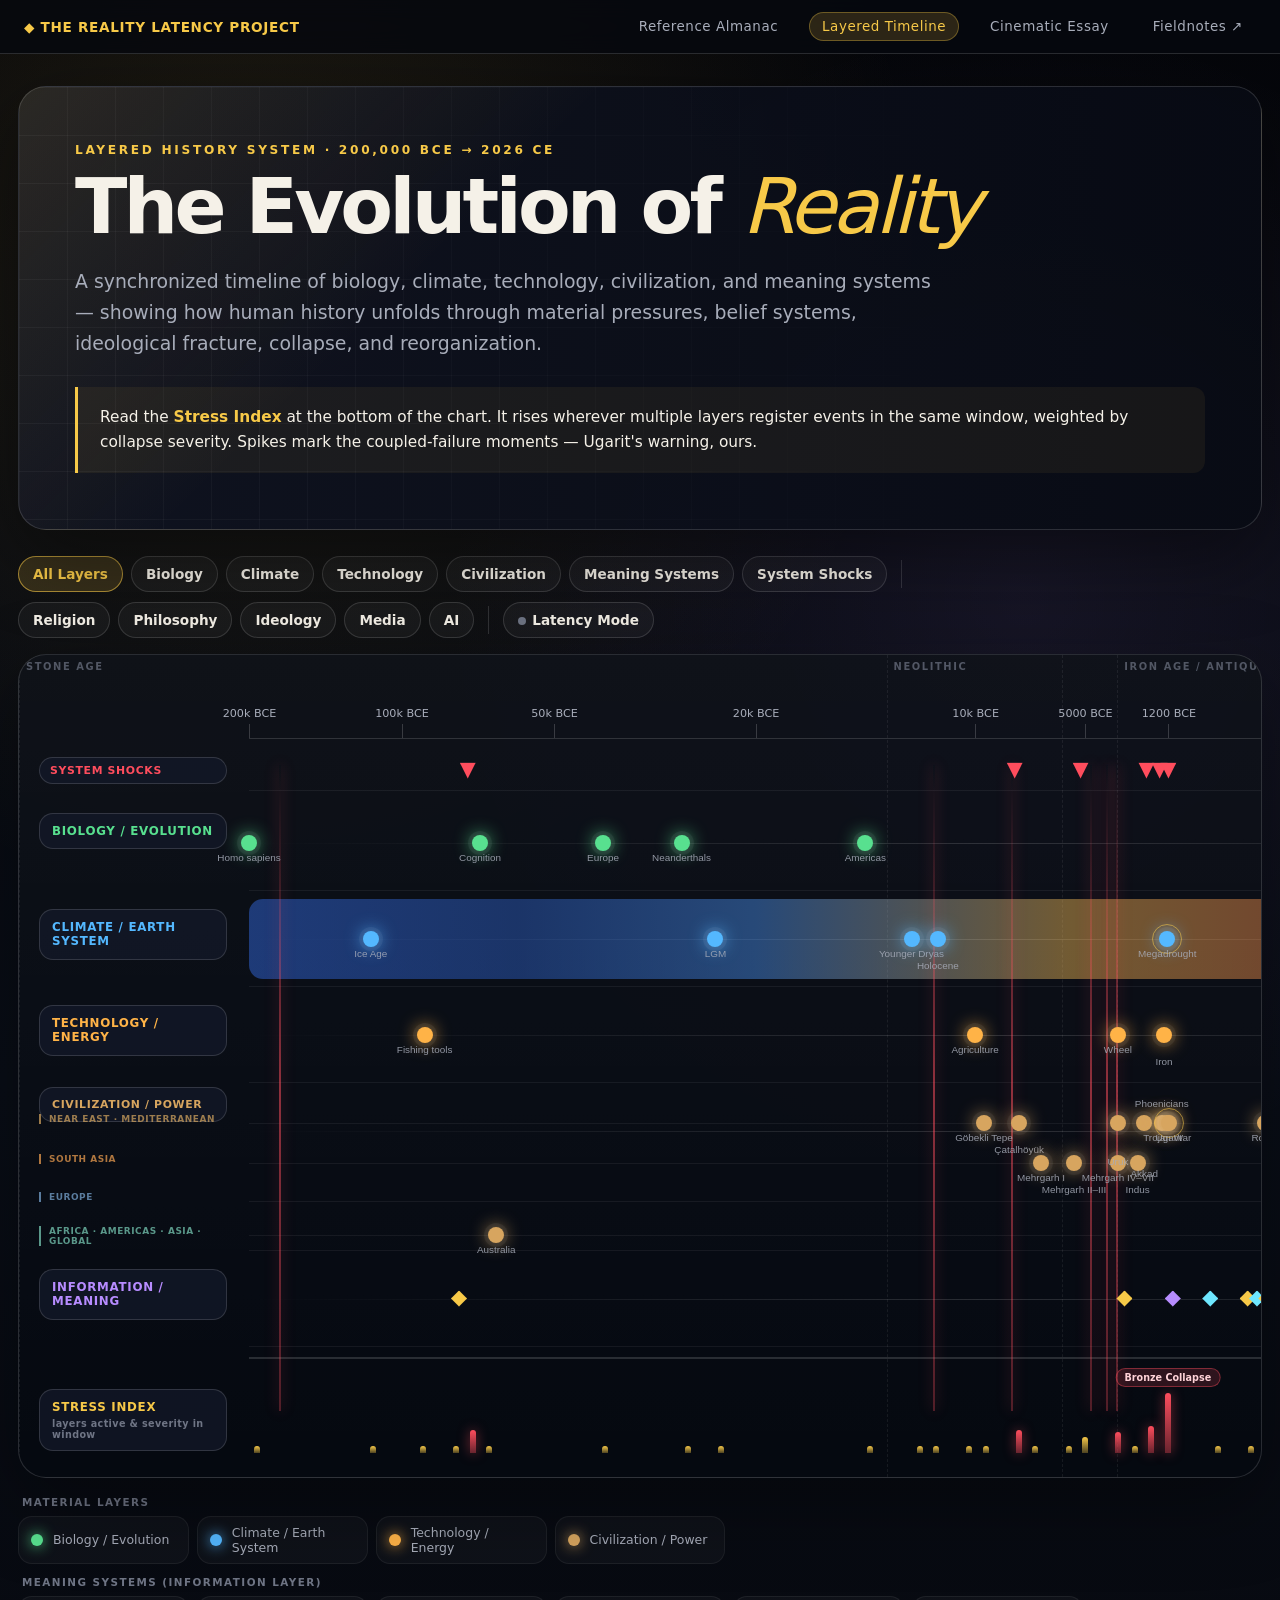
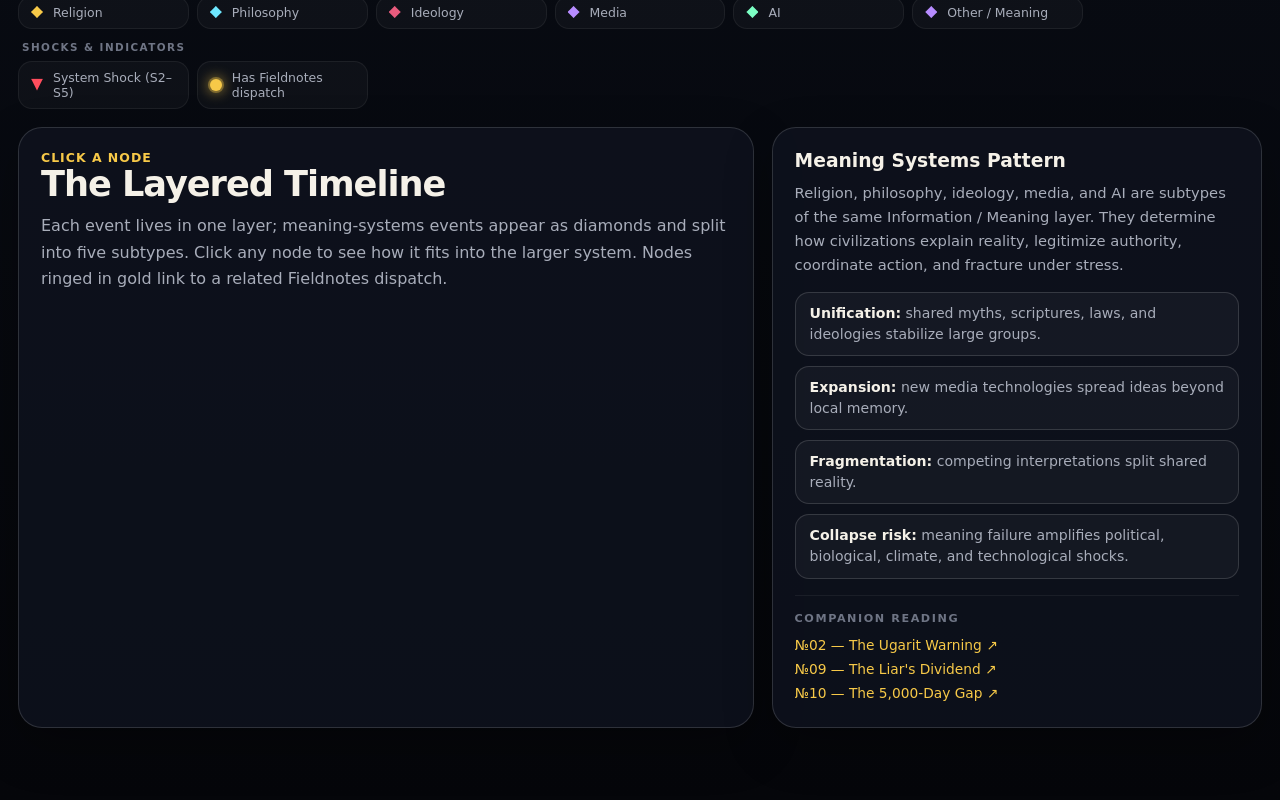
==== commit ec785445: "Add files via upload" ====
--- a/history-timeline.html
+++ b/history-timeline.html
@@ -738,7 +738,40 @@
       .layer-label, .stress-label { left: -158px; width: 138px; font-size: 0.66rem; }
       h1 { font-size: 2.2rem; }
     }
-  </style>
+  
+
+/* Keep the civilization main label at top of expanded row */
+.layer[data-layer="civilization"] > .layer-label {
+  top: 4px;
+  font-size: 0.68rem;
+}
+
+/* ─── Civilization regional sub-rows ─────────────────────────── */
+.layer[data-layer="civilization"] {
+  height: 168px;
+}
+.civ-subrow {
+  position: absolute;
+  left: 0; right: 0;
+  height: 1px;
+  background: rgba(255,255,255,0.06);
+  pointer-events: none;
+}
+.civ-sublabel {
+  position: absolute;
+  left: -210px;
+  width: 188px;
+  font-size: 0.56rem;
+  font-weight: 700;
+  letter-spacing: 0.06em;
+  text-transform: uppercase;
+  opacity: 0.72;
+  pointer-events: none;
+  padding-left: 8px;
+  border-left: 2px solid currentColor;
+}
+
+</style>
 </head>
 <body>
 
@@ -914,10 +947,12 @@
     description: 'Symbolic thought, long-range planning, language complexity, and mythic imagination expand the human capacity for cooperation.' },
   { year: -65000, layer: 'civilization', title: 'Aboriginal Australian Culture Begins', short: 'Australia', date: 'c. 65,000–50,000 BCE',
     tags: ['Civilization', 'Meaning'],
-    description: 'Humans reach Australia and establish one of the deepest continuous cultural traditions on Earth.' },
+    description: 'Humans reach Australia and establish one of the deepest continuous cultural traditions on Earth.',
+    region: 'global'},
   { year: -40000, layer: 'biology', title: 'Modern Humans Reach Europe', short: 'Europe', date: 'c. 40,000 BCE',
     tags: ['Biology'],
-    description: 'Homo sapiens expand into Europe and encounter remaining Neanderthal populations.' },
+    description: 'Homo sapiens expand into Europe and encounter remaining Neanderthal populations.',
+    region: 'global' },
   { year: -28000, layer: 'biology', title: 'Neanderthals Disappear', short: 'Neanderthals', date: 'c. 28,000 BCE',
     tags: ['Biology'],
     description: 'Neanderthals vanish as a distinct population, though genetic traces survive in many modern humans.' },
@@ -940,45 +975,72 @@
     description: 'Agriculture transforms small nomadic bands into settlements, food surpluses, population growth, and social hierarchy.' },
   { year: -9600, layer: 'civilization', title: 'Göbekli Tepe', short: 'Göbekli Tepe', date: 'c. 9600 BCE',
     tags: ['Civilization', 'Religion'],
-    description: 'Monumental ritual architecture appears before full agricultural urban civilization, suggesting belief and social organization helped drive settlement.' },
+    description: 'Monumental ritual architecture appears before full agricultural urban civilization, suggesting belief and social organization helped drive settlement.',
+    region: 'near-east'},
   { year: -8200, layer: 'shock', title: '8.2 Kiloyear Climate Event', short: '8.2k event', date: 'c. 8200 BCE',
     collapseScore: 2, tags: ['Climate', 'Civilization', 'Shock'],
-    description: 'A sudden cooling and drying event disrupts early Holocene communities and tests emerging farming systems.' },
+    description: 'A sudden cooling and drying event disrupts early Holocene communities and tests emerging farming systems.',
+    region: 'near-east' },
   { year: -8000, layer: 'civilization', title: 'Çatalhöyük', short: 'Çatalhöyük', date: 'c. 8000 BCE',
     tags: ['Civilization'],
-    description: 'One of the world\u2019s earliest known dense urban settlements appears in Anatolia.' },
+    description: 'One of the world\u2019s earliest known dense urban settlements appears in Anatolia.',
+    region: 'near-east'},
+
+  { year: -7000, layer: 'civilization', title: 'Mehrgarh Period I — Aceramic Neolithic', short: 'Mehrgarh I', date: 'c. 7000–5500 BCE',
+    tags: ['Civilization', 'Technology', 'Biology'],
+    description: 'On the Kachi plain of modern Balochistan, farming and herding begin without pottery \u2014 one of the earliest Neolithic transitions outside the Fertile Crescent. Mud-brick houses appear, wheat and barley cultivated, goats and cattle herded. Burials with grave goods suggest emerging ritual life. Mehrgarh Period I is the South Asian parallel to \u00c7atalh\u00f6y\u00fck: sedentary complexity arising independently, millennia before the Indus cities.',
+    link: null,
+    region: 'south-asia' },
+  { year: -5500, layer: 'civilization', title: 'Mehrgarh Period II\u2013III \u2014 Pottery and Copper', short: 'Mehrgarh II\u2013III', date: 'c. 5500\u20133500 BCE',
+    tags: ['Civilization', 'Technology'],
+    description: 'Pottery appears at Mehrgarh alongside the first copper tools \u2014 a convergence of information storage (decorated vessels encode cultural identity) and metallurgical technology. Large-scale craft production emerges, with evidence of specialist workshops and long-distance trade in lapis lazuli and shell. The settlement grows substantially, prefiguring the dense craft economies of the later Indus cities.',
+    link: null,
+    region: 'south-asia' },
+  { year: -3500, layer: 'civilization', title: 'Mehrgarh Period IV\u2013VII \u2014 Proto-Urban Decline', short: 'Mehrgarh IV\u2013VII', date: 'c. 3500\u20132500 BCE',
+    tags: ['Civilization', 'Technology'],
+    description: 'Mehrgarh reaches its most complex phase \u2014 increasing urbanization, sophisticated craft production, standardized weights \u2014 before populations begin shifting eastward into the Indus River basin. By c. 2600 BCE Mehrgarh is largely abandoned as Mohenjo-daro and Harappa rise. The site\u2019s trajectory is one of history\u2019s clearest examples of civilizational center-of-gravity migration: the settlement pattern moves, the knowledge base transfers, the cities scale.',
+    link: null,
+    region: 'south-asia' },
+
   { year: -5200, layer: 'shock', title: '5.2 Kiloyear Event', short: '5.2k event', date: 'c. 5200 BCE',
     collapseScore: 2, tags: ['Climate', 'Civilization', 'Shock'],
-    description: 'A widespread cold and arid event contributes to cultural shifts and migration.' },
+    description: 'A widespread cold and arid event contributes to cultural shifts and migration.'},
 
   // ===== Bronze Age =====
   { year: -3500, layer: 'civilization', title: 'Uruk and Sumerian City-States', short: 'Uruk', date: 'c. 3500 BCE',
     tags: ['Civilization', 'Technology'],
-    description: 'Urbanism, temple economies, bureaucracy, and city-state power emerge in southern Mesopotamia.' },
+    description: 'Urbanism, temple economies, bureaucracy, and city-state power emerge in southern Mesopotamia.',
+    region: 'near-east'},
   { year: -3500, layer: 'technology', title: 'Wheel Invented', short: 'Wheel', date: 'c. 3500–3000 BCE',
     tags: ['Technology'],
-    description: 'The wheel transforms transport, craft production, trade, warfare, and mechanical thinking.' },
+    description: 'The wheel transforms transport, craft production, trade, warfare, and mechanical thinking.',
+    region: 'near-east' },
   { year: -3200, layer: 'information', subtype: 'religion', title: 'Writing Systems and Temple Administration', short: 'Writing', date: 'c. 3200 BCE',
     tags: ['Information', 'Religion', 'Civilization'],
     description: 'Writing systems emerge in Egypt and Mesopotamia, allowing states and temples to store memory, taxes, law, myth, and power across generations.' },
   { year: -2600, layer: 'civilization', title: 'Indus Valley Civilization', short: 'Indus', date: 'c. 2600 BCE',
     tags: ['Civilization'],
-    description: 'Urban civilization emerges in present-day Pakistan and India, with planned cities, trade, craft specialization, and undeciphered script.' },
+    description: 'Urban civilization emerges in present-day Pakistan and India, with planned cities, trade, craft specialization, and undeciphered script.',
+    region: 'south-asia'},
   { year: -2300, layer: 'civilization', title: 'Akkadian Empire', short: 'Akkad', date: 'c. 2300 BCE',
     tags: ['Civilization'],
-    description: 'Akkad becomes one of the earliest known empires, consolidating power across Mesopotamia.' },
+    description: 'Akkad becomes one of the earliest known empires, consolidating power across Mesopotamia.',
+    region: 'near-east'},
   { year: -2200, layer: 'shock', title: '4.2 Kiloyear Event', short: '4.2k event', date: 'c. 2200 BCE',
     collapseScore: 3, tags: ['Climate', 'Civilization', 'Shock'],
-    description: 'A severe aridification event stresses Egypt, Mesopotamia, the Indus, and surrounding systems, contributing to political disruption.' },
+    description: 'A severe aridification event stresses Egypt, Mesopotamia, the Indus, and surrounding systems, contributing to political disruption.',
+    region: 'near-east' },
   { year: -1600, layer: 'shock', title: 'Santorini / Thera Eruption', short: 'Thera', date: 'c. 1600 BCE',
     collapseScore: 2, tags: ['Climate', 'Civilization', 'Shock'],
     description: 'A major Aegean eruption disrupts the eastern Mediterranean and is often connected to later memories of catastrophe.' },
   { year: -1500, layer: 'civilization', title: 'Phoenician Maritime Civilization', short: 'Phoenicians', date: 'c. 1500–300 BCE',
     tags: ['Civilization', 'Information'],
-    description: 'Levantine maritime traders build networks across the Mediterranean and help spread alphabetic writing.' },
+    description: 'Levantine maritime traders build networks across the Mediterranean and help spread alphabetic writing.',
+    region: 'near-east'},
   { year: -1400, layer: 'technology', title: 'Early Iron Tools and Weapons', short: 'Iron', date: 'c. 1400 BCE',
     tags: ['Technology'],
-    description: 'Iron technology begins to develop in the Near East before later becoming widespread after the Bronze Age collapse.' },
+    description: 'Iron technology begins to develop in the Near East before later becoming widespread after the Bronze Age collapse.',
+    region: 'near-east' },
   // Bronze Age coupled-failure cluster
   { year: -1250, layer: 'climate', title: 'Anatolian Megadrought', short: 'Megadrought', date: 'c. 1250–1196 BCE',
     tags: ['Climate', 'Civilization'],
@@ -986,7 +1048,8 @@
     link: { url: 'https://jefrix.github.io/Fieldnotes/ugarit-warning.html', label: '№02 — The Ugarit Warning' } },
   { year: -1250, layer: 'civilization', title: 'Trojan War (traditional)', short: 'Trojan War', date: 'c. 1250 BCE',
     tags: ['Civilization', 'Meaning'],
-    description: 'Traditional dating places the Trojan War in the Late Bronze Age, near the period of broader eastern Mediterranean instability.' },
+    description: 'Traditional dating places the Trojan War in the Late Bronze Age, near the period of broader eastern Mediterranean instability.',
+    region: 'near-east'},
   { year: -1200, layer: 'shock', title: 'Bronze Age Collapse / Sea Peoples', short: 'Bronze Collapse', date: 'c. 1208–1176 BCE',
     collapseScore: 4, tags: ['Climate', 'Civilization', 'Technology', 'Information', 'Shock'],
     description: 'A regional systems collapse disrupts Mycenaean Greece, Anatolia, the Levant, and Egypt through war, migration, trade disruption, drought, and political fragmentation. The textbook example of coupled failure: climate stress, trade hollowing, and small-scale raiding combining to topple a system that any one shock alone could have absorbed.',
@@ -994,15 +1057,17 @@
   { year: -1185, layer: 'civilization', title: 'Ugarit Falls', short: 'Ugarit', date: 'c. 1185 BCE',
     tags: ['Civilization', 'Information', 'Shock'],
     description: 'A scribe in the palace of Ugarit presses cuneiform tablets recording urgent appeals for help. The fleet is in Lycia, enemies are off the coast, grain promised to the Hittites never arrives. Ugarit burns. The tablets survive because the fire baked the clay.',
-    link: { url: 'https://jefrix.github.io/Fieldnotes/ugarit-warning.html', label: '№02 — The Ugarit Warning' } },
+    link: { url: 'https://jefrix.github.io/Fieldnotes/ugarit-warning.html', label: '№02 — The Ugarit Warning' } ,
+    region: 'near-east'},
   { year: -1000, layer: 'information', subtype: 'media', title: 'Phoenician Alphabet Spreads', short: 'Alphabet', date: 'c. 1000 BCE',
     tags: ['Information', 'Media'],
-    description: 'Alphabetic writing helps simplify literacy and influences Greek, Latin, Hebrew, Aramaic, and later writing traditions.' },
+    description: 'Alphabetic writing helps simplify literacy and influences Greek, Latin, Hebrew, Aramaic, and later writing traditions.'},
 
   // ===== Axial Age =====
   { year: -800, layer: 'information', subtype: 'philosophy', title: 'Axial Age Begins', short: 'Axial Age', date: 'c. 800–200 BCE',
     tags: ['Information', 'Philosophy', 'Religion', 'Civilization'],
-    description: 'Greek philosophy, Hebrew prophecy, Buddhism, Jainism, Confucianism, and Daoism reshape ethics, metaphysics, law, and human identity.' },
+    description: 'Greek philosophy, Hebrew prophecy, Buddhism, Jainism, Confucianism, and Daoism reshape ethics, metaphysics, law, and human identity.',
+    region: 'near-east' },
   { year: -600, layer: 'information', subtype: 'religion', title: 'Buddhism Emerges', short: 'Buddha', date: 'c. 600 BCE',
     tags: ['Religion', 'Philosophy'],
     description: 'The teachings of Siddhartha Gautama establish Buddhism, focusing on suffering, impermanence, liberation, and disciplined consciousness.' },
@@ -1017,13 +1082,16 @@
     description: 'Socrates, Plato, and Aristotle formalize logic, metaphysics, political philosophy, ethics, and systematic inquiry.' },
   { year: -509, layer: 'civilization', title: 'Roman Republic Established', short: 'Rome', date: '509 BCE',
     tags: ['Civilization', 'Ideology'],
-    description: 'Rome establishes a republican system that later becomes the foundation for one of history\u2019s most influential empires.' },
+    description: 'Rome establishes a republican system that later becomes the foundation for one of history\u2019s most influential empires.',
+    region: 'near-east'},
   { year: -322, layer: 'civilization', title: 'Maurya Empire', short: 'Maurya', date: '322–185 BCE',
     tags: ['Civilization', 'Religion'],
-    description: 'The Maurya Empire unifies much of India and spreads Buddhism under Ashoka.' },
+    description: 'The Maurya Empire unifies much of India and spreads Buddhism under Ashoka.',
+    region: 'south-asia'},
   { year: -45, layer: 'information', subtype: 'media', title: 'Julian Calendar', short: 'Calendar', date: '45 BCE',
     tags: ['Information', 'Civilization'],
-    description: 'Julius Caesar introduces the Julian calendar, standardizing Roman timekeeping and influencing later Western calendars.' },
+    description: 'Julius Caesar introduces the Julian calendar, standardizing Roman timekeeping and influencing later Western calendars.',
+    region: 'near-east' },
   { year: -4, layer: 'information', subtype: 'religion', title: 'Birth of Jesus of Nazareth', short: 'Jesus', date: 'c. 4 BCE',
     tags: ['Religion'],
     description: 'The traditional historical dating of Jesus\u2019s birth becomes a central anchor for later Christian civilization and Western chronology.' },
@@ -1031,10 +1099,12 @@
   // ===== Late Antiquity =====
   { year: 27, layer: 'civilization', title: 'Roman Empire', short: 'Roman Empire', date: '27 BCE–476 CE',
     tags: ['Civilization', 'Technology', 'Information'],
-    description: 'Rome dominates the Mediterranean, establishing infrastructure, law, governance, and trade networks that unify vast regions.' },
+    description: 'Rome dominates the Mediterranean, establishing infrastructure, law, governance, and trade networks that unify vast regions.',
+    region: 'near-east'},
   { year: 100, layer: 'information', subtype: 'religion', title: 'Rise of Christianity', short: 'Christianity', date: '1st century CE',
     tags: ['Religion', 'Civilization'],
-    description: 'Christianity rises from the teachings of Jesus and spreads through the Roman world as a new universal religious identity.' },
+    description: 'Christianity rises from the teachings of Jesus and spreads through the Roman world as a new universal religious identity.',
+    region: 'near-east' },
   { year: 165, layer: 'shock', title: 'Antonine Plague', short: 'Antonine', date: '165–180 CE',
     collapseScore: 2, tags: ['Biology', 'Civilization', 'Shock'],
     description: 'A major epidemic weakens the Roman Empire through population loss, economic strain, and military disruption.' },
@@ -1072,10 +1142,12 @@
     description: 'Relatively stable warm conditions support agricultural expansion and population growth in parts of Europe and Asia.' },
   { year: 900, layer: 'civilization', title: 'Feudal Systems Dominate Europe', short: 'Feudalism', date: 'c. 800–1300 CE',
     tags: ['Civilization'],
-    description: 'European society becomes organized around land ownership, military obligation, aristocratic power, and decentralized governance.' },
+    description: 'European society becomes organized around land ownership, military obligation, aristocratic power, and decentralized governance.',
+    region: 'europe'},
   { year: 960, layer: 'technology', title: 'Song Dynasty Innovation', short: 'Song', date: '960–1279 CE',
     tags: ['Civilization', 'Technology'],
-    description: 'Song China drives major economic, technological, and urban development, including paper currency, printing, and proto-industrialization.' },
+    description: 'Song China drives major economic, technological, and urban development, including paper currency, printing, and proto-industrialization.',
+    region: 'europe' },
   { year: 1000, layer: 'information', subtype: 'religion', title: 'Christianity Dominates Europe', short: 'Christendom', date: 'c. 300–1500 CE',
     tags: ['Religion', 'Civilization'],
     description: 'Christianity shapes European law, politics, art, timekeeping, education, kingship, and the meaning of social order.' },
@@ -1092,10 +1164,12 @@
   // ===== Early Modern =====
   { year: 1400, layer: 'civilization', title: 'Age of Exploration', short: 'Exploration', date: 'c. 1400–1700 CE',
     tags: ['Civilization', 'Technology'],
-    description: 'European maritime expansion connects the Americas, Europe, Africa, and Asia into a single global trade system.' },
+    description: 'European maritime expansion connects the Americas, Europe, Africa, and Asia into a single global trade system.',
+    region: 'europe'},
   { year: 1440, layer: 'information', subtype: 'media', title: 'Printing Press', short: 'Printing', date: 'c. 1440 CE',
     tags: ['Information', 'Media', 'Technology'],
-    description: 'Gutenberg\u2019s printing press accelerates the spread of books, literacy, religious texts, scientific ideas, and ideological fracture.' },
+    description: 'Gutenberg\u2019s printing press accelerates the spread of books, literacy, religious texts, scientific ideas, and ideological fracture.',
+    region: 'europe' },
   { year: 1492, layer: 'shock', title: 'Columbian Exchange', short: 'Columbian', date: '1492 CE',
     collapseScore: 3, tags: ['Biology', 'Civilization', 'Technology', 'Shock'],
     description: 'Plants, animals, diseases, people, and empires move between the Old and New Worlds, transforming global ecology and society.' },
@@ -1151,10 +1225,12 @@
     description: 'Total war reshapes global power, destroys fascist regimes, accelerates nuclear technology, and produces the postwar international system.' },
   { year: 1945, layer: 'civilization', title: 'Postwar Global Order', short: 'UN / IMF', date: '1945 CE',
     tags: ['Civilization', 'Information'],
-    description: 'International institutions such as the United Nations, IMF, and World Bank emerge to stabilize the postwar system.' },
+    description: 'International institutions such as the United Nations, IMF, and World Bank emerge to stabilize the postwar system.',
+    region: 'global'},
   { year: 1947, layer: 'information', subtype: 'ideology', title: 'Cold War Ideological Division', short: 'Cold War', date: '1947 CE',
     tags: ['Ideology', 'Civilization', 'Technology'],
-    description: 'The world divides into competing ideological blocs: liberal capitalism, communism, nuclear deterrence, proxy conflict, and propaganda systems.' },
+    description: 'The world divides into competing ideological blocs: liberal capitalism, communism, nuclear deterrence, proxy conflict, and propaganda systems.',
+    region: 'global' },
   { year: 1970, layer: 'technology', title: 'Digital Revolution Begins', short: 'Digital', date: 'c. 1970–2000 CE',
     tags: ['Technology', 'Information'],
     description: 'Computers, networks, software, and early internet systems begin shifting civilization into a digital operating environment.' },
@@ -1165,10 +1241,12 @@
   // ===== Present moment =====
   { year: 2000, layer: 'civilization', title: 'Peak Globalization', short: 'Globalization', date: 'c. 2000 CE–Present',
     tags: ['Civilization', 'Technology', 'Information'],
-    description: 'Global trade, digital connectivity, financial integration, and supply chains create the most interconnected human system yet.' },
+    description: 'Global trade, digital connectivity, financial integration, and supply chains create the most interconnected human system yet.',
+    region: 'global'},
   { year: 2000, layer: 'information', subtype: 'media', title: 'Internet Decentralizes Information', short: 'Internet', date: 'c. 2000 CE',
     tags: ['Media', 'Technology', 'Information'],
-    description: 'The internet breaks the monopoly of centralized publishers and broadcasters, enabling distributed knowledge, communities, and conflict.' },
+    description: 'The internet breaks the monopoly of centralized publishers and broadcasters, enabling distributed knowledge, communities, and conflict.',
+    region: 'global' },
   { year: 2010, layer: 'information', subtype: 'media', title: 'Social Media Fragments Shared Reality', short: 'Social media', date: 'c. 2010 CE–Present',
     tags: ['Media', 'Ideology', 'Civilization'],
     description: 'Algorithmic feeds, virality, memes, and online tribes fragment shared reality into competing narratives.' },
@@ -1249,6 +1327,33 @@
   return layerColor;
 }
 
+
+// ─── Civilization regional positioning ───────────────────────────
+const REGION_TOP = {"near-east": 40, "south-asia": 80, "europe": 118, "global": 152};
+const REGION_COLORS = {"near-east": "#d4a55f", "south-asia": "#f0a050", "europe": "#7aa8d4", "global": "#7acfb8"};
+const REGION_LABELS = {"near-east": "Near East · Mediterranean", "south-asia": "South Asia", "europe": "Europe", "global": "Africa · Americas · Asia · Global"};
+
+function getCivTop(event) {
+  if (event.layer !== 'civilization' || !event.region) return null;
+  return REGION_TOP[event.region] ?? 147;
+}
+
+function addCivSubrows(layerEl) {
+  Object.entries(REGION_TOP).forEach(([region, top]) => {
+    const line = document.createElement('div');
+    line.className = 'civ-subrow';
+    line.style.top = top + 'px';
+    layerEl.appendChild(line);
+
+    const lbl = document.createElement('div');
+    lbl.className = 'civ-sublabel';
+    lbl.style.top = (top - 9) + 'px';
+    lbl.style.color = REGION_COLORS[region];
+    lbl.textContent = REGION_LABELS[region];
+    layerEl.appendChild(lbl);
+  });
+}
+
 function buildEras() {
   const timeline = document.getElementById('timeline');
   const eras = [
@@ -1308,6 +1413,8 @@
   if (event.link) node.classList.add('has-link');
   node.style.setProperty('--node-color', color);
   node.style.left = yearToPercent(event.year) + '%';
+  const _civTop = getCivTop(event);
+  if (_civTop !== null) node.style.top = _civTop + 'px';
   node.dataset.layer = event.layer;
   node.dataset.subtype = event.subtype || '';
   node.dataset.tags = (event.tags || []).join(' ').toLowerCase();
@@ -1350,6 +1457,9 @@
     const ln = document.createElement('div');
     ln.className = 'layer-line';
     el.appendChild(lbl); el.appendChild(ln);
+    if (layer.id === 'civilization') {
+      addCivSubrows(el);
+    }
     if (layer.id === 'climate') {
       const b = document.createElement('div');
       b.className = 'climate-band';
